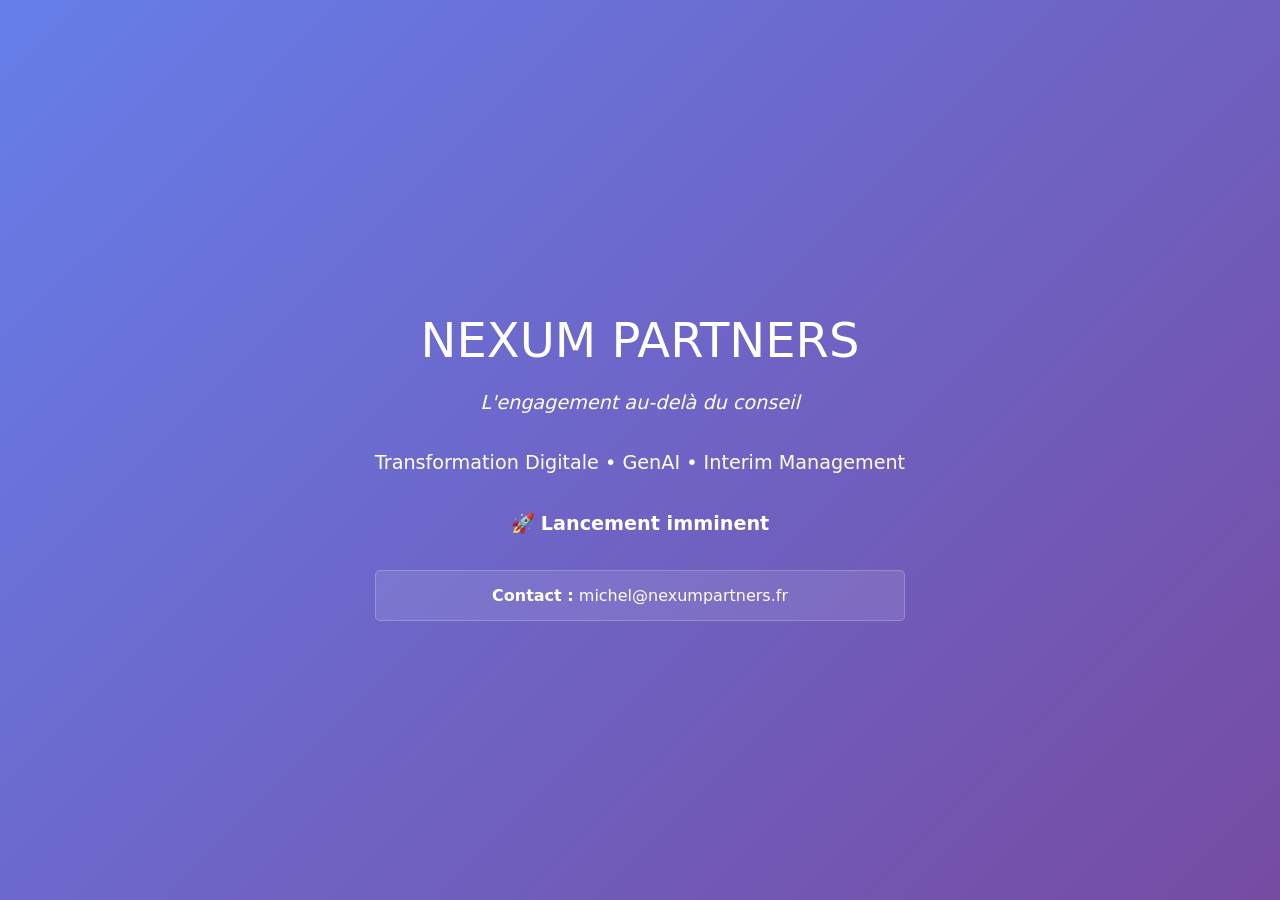
==== index.html @ 2b226cd7 "init" ====
<!DOCTYPE html>
<html>
<head>
    <title>Nexum Partners - Coming Soon</title>
    <meta charset="utf-8">
    <meta name="viewport" content="width=device-width, initial-scale=1">
    <style>
        body { 
            font-family: 'Segoe UI', system-ui, sans-serif;
            background: linear-gradient(135deg, #667eea 0%, #764ba2 100%);
            color: white; margin: 0; padding: 0;
            min-height: 100vh; display: flex;
            align-items: center; justify-content: center;
            text-align: center;
        }
        .container { max-width: 600px; padding: 40px; }
        h1 { font-size: 3em; margin-bottom: 20px; font-weight: 300; }
        p { font-size: 1.2em; line-height: 1.6; margin-bottom: 30px; }
        .email { background: rgba(255,255,255,0.1); padding: 15px;
                border-radius: 5px; border: 1px solid rgba(255,255,255,0.2); }
    </style>
</head>
<body>
    <div class="container">
        <h1>NEXUM PARTNERS</h1>
        <p><em>L'engagement au-delà du conseil</em></p>
        <p>Transformation Digitale • GenAI • Interim Management</p>
        <p>🚀 <strong>Lancement imminent</strong></p>
        <div class="email">
            <strong>Contact :</strong> michel@nexumpartners.fr
        </div>
    </div>
</body>
</html>
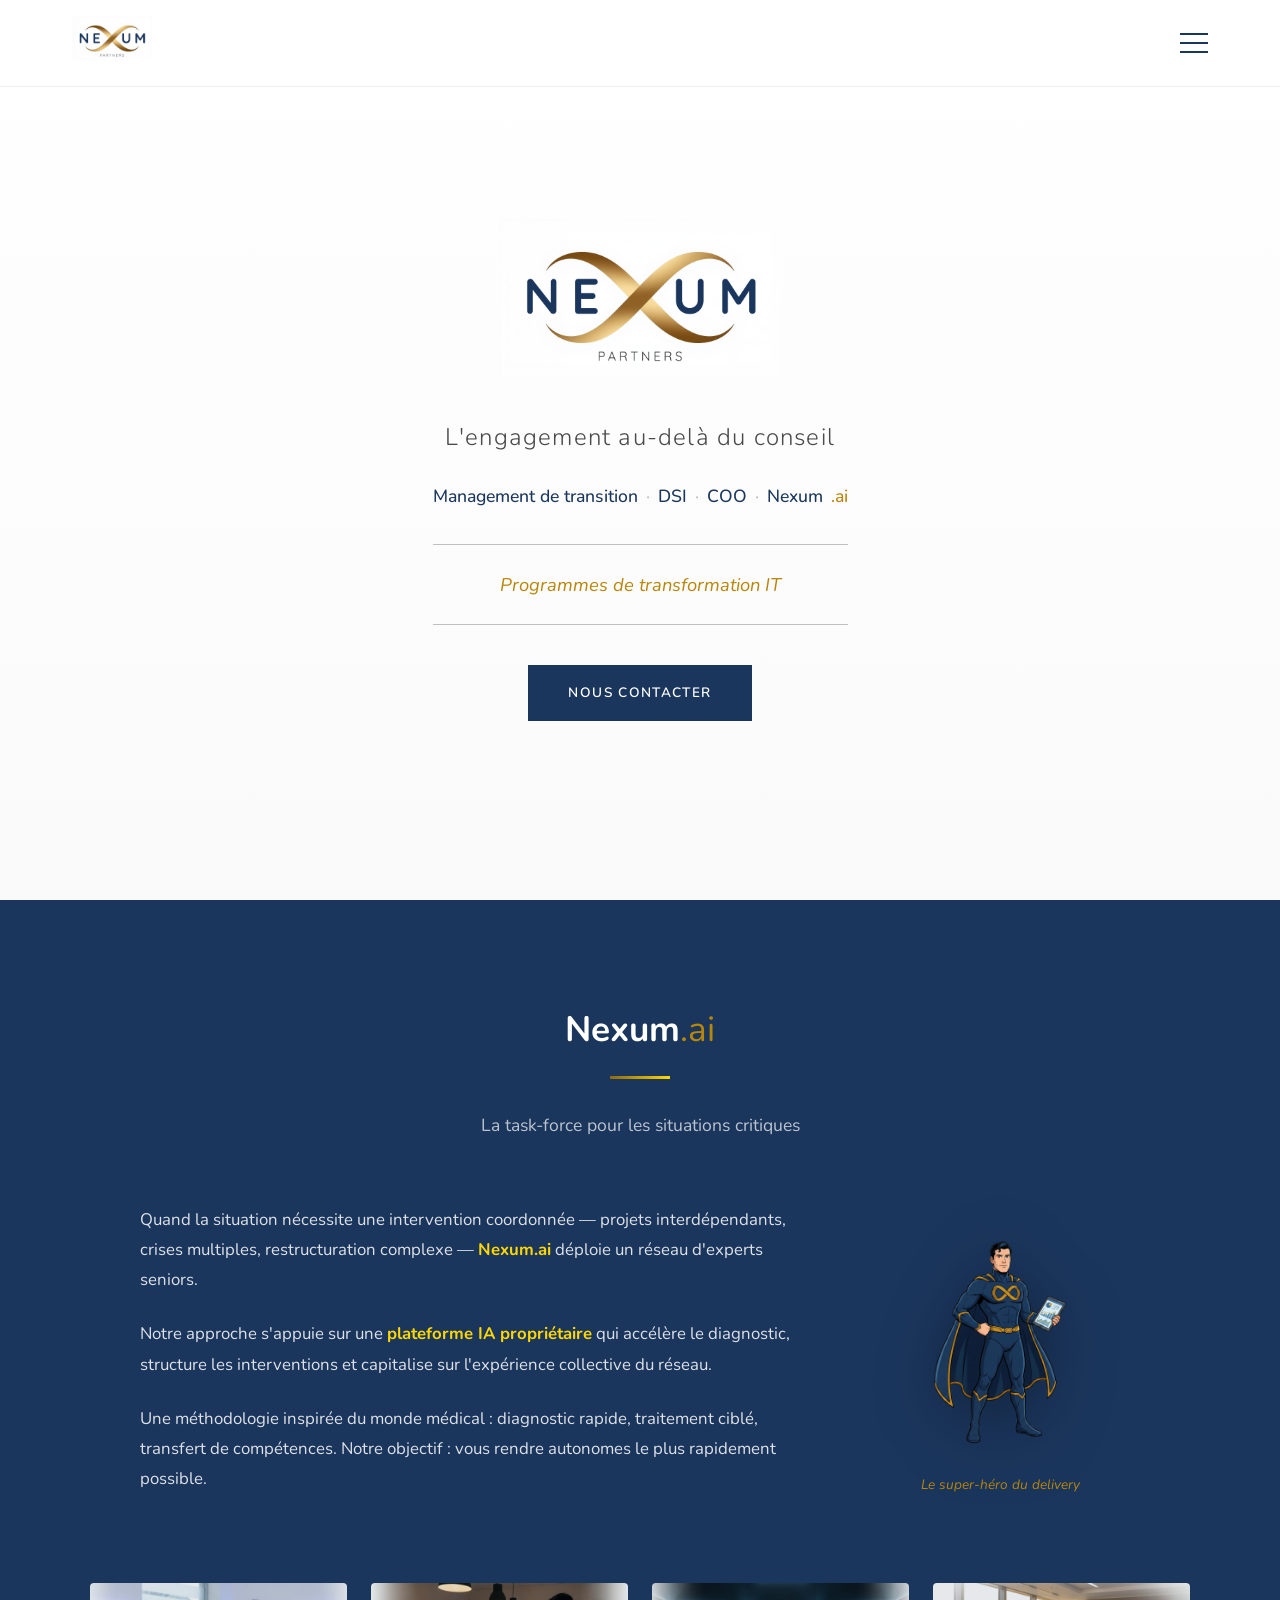
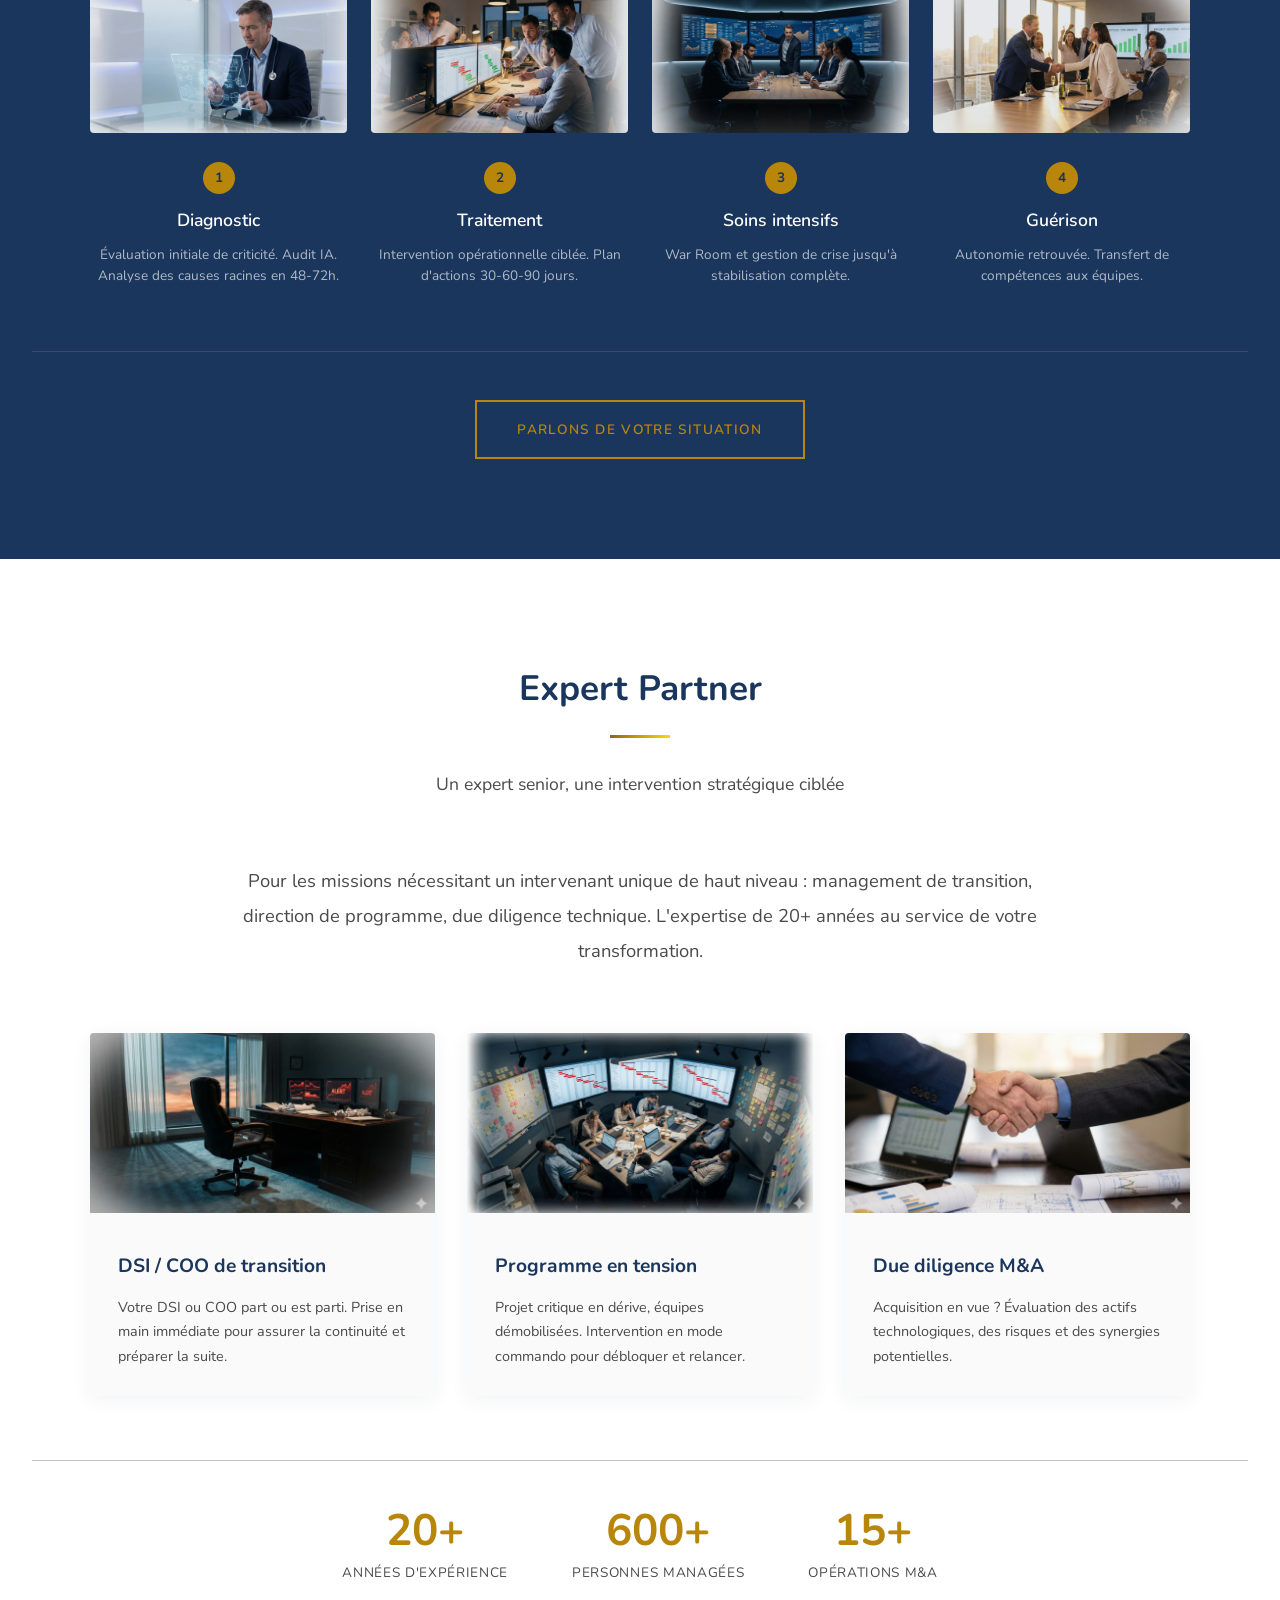
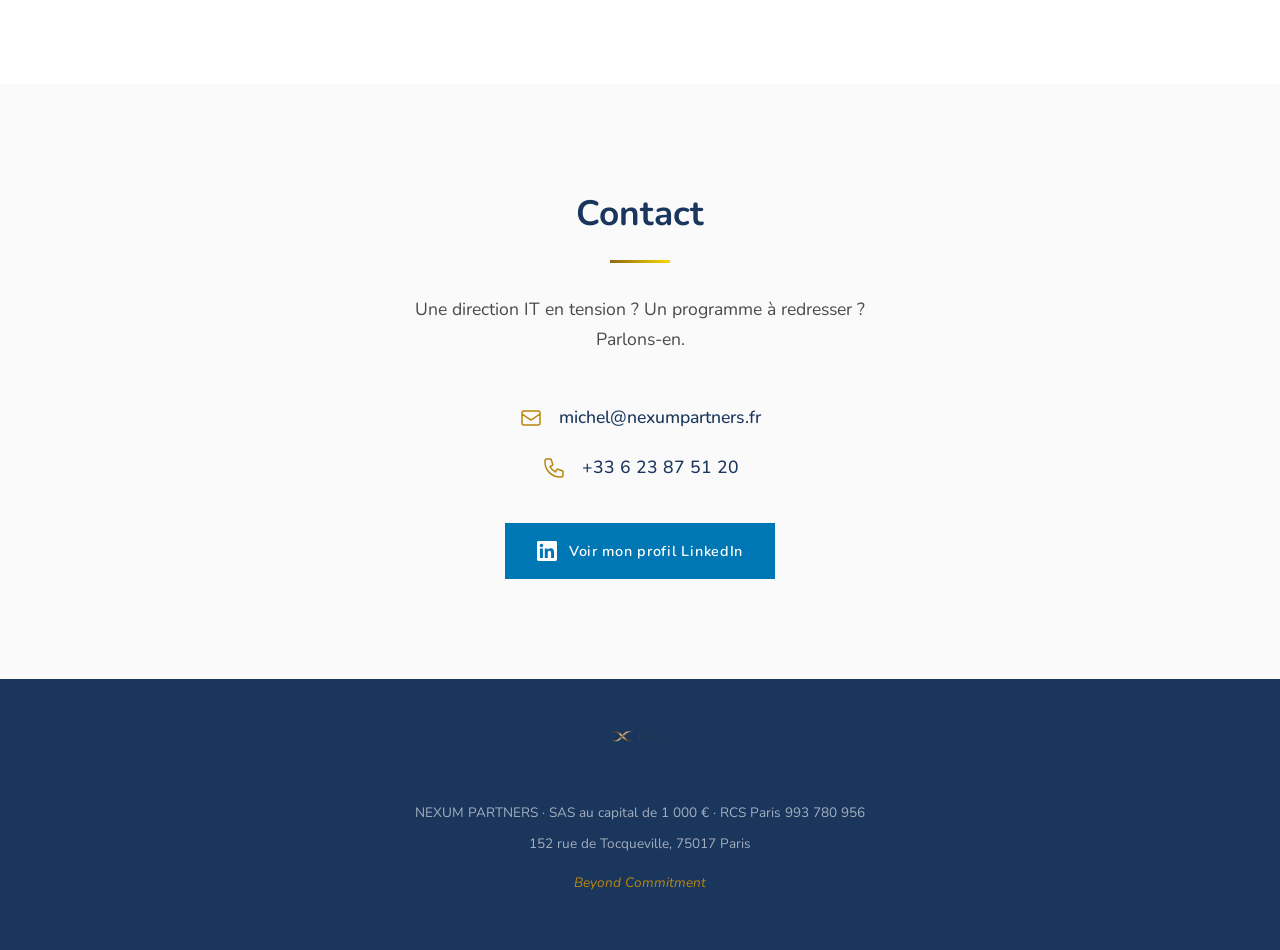
==== commit 112750ca: "Mise à jour V1 du site" ====
--- a/index.html
+++ b/index.html
@@ -1,34 +1,870 @@
 <!DOCTYPE html>
-<html>
+<html lang="fr">
 <head>
-    <title>Nexum Partners - Coming Soon</title>
-    <meta charset="utf-8">
-    <meta name="viewport" content="width=device-width, initial-scale=1">
+    <meta charset="UTF-8">
+    <meta name="viewport" content="width=device-width, initial-scale=1.0">
+    <title>Nexum Partners | L'engagement au-delà du conseil</title>
+    <meta name="description" content="Nexum Partners - Management de transition IT, DSI, COO. Programmes de transformation IT en tension. L'engagement au-delà du conseil.">
+    
+    <!-- Fonts - Conformes à la charte graphique -->
+    <link rel="preconnect" href="https://fonts.googleapis.com">
+    <link rel="preconnect" href="https://fonts.gstatic.com" crossorigin>
+    <link href="https://fonts.googleapis.com/css2?family=Nunito:wght@300;400;500;600;700&display=swap" rel="stylesheet">
+    
     <style>
-        body { 
-            font-family: 'Segoe UI', system-ui, sans-serif;
-            background: linear-gradient(135deg, #667eea 0%, #764ba2 100%);
-            color: white; margin: 0; padding: 0;
-            min-height: 100vh; display: flex;
-            align-items: center; justify-content: center;
-            text-align: center;
-        }
-        .container { max-width: 600px; padding: 40px; }
-        h1 { font-size: 3em; margin-bottom: 20px; font-weight: 300; }
-        p { font-size: 1.2em; line-height: 1.6; margin-bottom: 30px; }
-        .email { background: rgba(255,255,255,0.1); padding: 15px;
-                border-radius: 5px; border: 1px solid rgba(255,255,255,0.2); }
+        :root {
+            /* Couleurs charte graphique */
+            --navy: #1B365D;
+            --navy-light: #2a4a7a;
+            --gold: #B8860B;
+            --gold-light: #FFD700;
+            --gold-dark: #8B6914;
+            --white: #FFFFFF;
+            --off-white: #FAFAFA;
+            --grey-text: #4A4A4A;
+            --grey-subtle: #C0C0C0;
+            
+            /* Typographie charte */
+            --font-main: 'Nunito', Arial, sans-serif;
+        }
+
+        * {
+            margin: 0;
+            padding: 0;
+            box-sizing: border-box;
+        }
+
+        html {
+            scroll-behavior: smooth;
+        }
+
+        body {
+            font-family: var(--font-main);
+            font-weight: 400;
+            color: var(--navy);
+            background: var(--white);
+            line-height: 1.7;
+            font-size: 16px;
+        }
+
+        /* ===== HEADER ===== */
+        header {
+            position: fixed;
+            top: 0;
+            left: 0;
+            right: 0;
+            z-index: 1000;
+            background: rgba(255, 255, 255, 0.97);
+            backdrop-filter: blur(10px);
+            border-bottom: 1px solid rgba(27, 54, 93, 0.08);
+        }
+
+        .header-inner {
+            max-width: 1200px;
+            margin: 0 auto;
+            padding: 1rem 2rem;
+            display: flex;
+            justify-content: space-between;
+            align-items: center;
+        }
+
+        .logo {
+            height: 45px;
+            width: auto;
+        }
+
+        /* Menu Burger */
+        .burger-menu {
+            position: relative;
+        }
+
+        .burger-btn {
+            display: flex;
+            flex-direction: column;
+            justify-content: space-between;
+            width: 28px;
+            height: 20px;
+            background: none;
+            border: none;
+            cursor: pointer;
+            padding: 0;
+        }
+
+        .burger-btn span {
+            display: block;
+            width: 100%;
+            height: 2px;
+            background: var(--navy);
+            transition: all 0.3s ease;
+        }
+
+        .burger-btn:hover span {
+            background: var(--gold);
+        }
+
+        .burger-btn.active span:nth-child(1) {
+            transform: rotate(45deg) translate(6px, 6px);
+        }
+
+        .burger-btn.active span:nth-child(2) {
+            opacity: 0;
+        }
+
+        .burger-btn.active span:nth-child(3) {
+            transform: rotate(-45deg) translate(6px, -6px);
+        }
+
+        .nav-dropdown {
+            position: absolute;
+            top: calc(100% + 15px);
+            right: 0;
+            background: var(--white);
+            border-radius: 4px;
+            box-shadow: 0 10px 40px rgba(27, 54, 93, 0.15);
+            min-width: 220px;
+            opacity: 0;
+            visibility: hidden;
+            transform: translateY(-10px);
+            transition: all 0.3s ease;
+        }
+
+        .nav-dropdown.active {
+            opacity: 1;
+            visibility: visible;
+            transform: translateY(0);
+        }
+
+        .nav-dropdown a {
+            display: block;
+            padding: 1rem 1.5rem;
+            text-decoration: none;
+            color: var(--navy);
+            font-size: 0.9rem;
+            font-weight: 500;
+            letter-spacing: 0.02em;
+            border-bottom: 1px solid rgba(27, 54, 93, 0.08);
+            transition: all 0.2s ease;
+        }
+
+        .nav-dropdown a:last-child {
+            border-bottom: none;
+        }
+
+        .nav-dropdown a:hover {
+            background: var(--off-white);
+            color: var(--gold);
+            padding-left: 2rem;
+        }
+
+        /* ===== HERO ===== */
+        .hero {
+            min-height: 100vh;
+            display: flex;
+            align-items: center;
+            justify-content: center;
+            padding: 120px 2rem 80px;
+            background: linear-gradient(180deg, var(--white) 0%, var(--off-white) 100%);
+            text-align: center;
+        }
+
+        .hero-content {
+            max-width: 800px;
+        }
+
+        .hero-logo {
+            width: 280px;
+            height: auto;
+            margin-bottom: 2rem;
+        }
+
+        .hero-tagline {
+            font-size: 1.5rem;
+            font-weight: 300;
+            color: var(--grey-text);
+            margin-bottom: 1.5rem;
+            letter-spacing: 0.05em;
+        }
+
+        .hero-services {
+            display: flex;
+            flex-wrap: wrap;
+            justify-content: center;
+            align-items: center;
+            gap: 0.5rem;
+            margin-bottom: 2rem;
+            font-size: 1.1rem;
+            font-weight: 500;
+            color: var(--navy);
+        }
+
+        .hero-services .separator {
+            color: var(--grey-subtle);
+        }
+
+        .hero-services .ai-highlight {
+            color: var(--gold);
+        }
+
+        .hero-baseline {
+            font-size: 1.15rem;
+            font-style: italic;
+            color: var(--gold);
+            padding: 1.5rem 0;
+            border-top: 1px solid var(--grey-subtle);
+            border-bottom: 1px solid var(--grey-subtle);
+            margin-bottom: 2.5rem;
+        }
+
+        .btn-primary {
+            display: inline-block;
+            padding: 1rem 2.5rem;
+            background: var(--navy);
+            color: var(--white);
+            text-decoration: none;
+            font-size: 0.85rem;
+            font-weight: 600;
+            letter-spacing: 0.1em;
+            text-transform: uppercase;
+            transition: all 0.3s ease;
+        }
+
+        .btn-primary:hover {
+            background: var(--gold);
+            color: var(--navy);
+        }
+
+        /* ===== SECTIONS COMMON ===== */
+        section {
+            padding: 100px 2rem;
+        }
+
+        .section-title {
+            font-size: 2.2rem;
+            font-weight: 700;
+            text-align: center;
+            margin-bottom: 1rem;
+            color: var(--navy);
+        }
+
+        .section-title .ai {
+            color: var(--gold);
+            font-weight: 400;
+        }
+
+        .section-subtitle {
+            text-align: center;
+            color: var(--grey-text);
+            font-size: 1.1rem;
+            margin-bottom: 4rem;
+            max-width: 600px;
+            margin-left: auto;
+            margin-right: auto;
+        }
+
+        .gold-line {
+            width: 60px;
+            height: 3px;
+            background: linear-gradient(90deg, var(--gold-dark), var(--gold-light));
+            margin: 0 auto 2rem;
+        }
+
+        /* ===== NEXUM.AI (EN PREMIER) ===== */
+        #nexum-ai {
+            background: var(--navy);
+            color: var(--white);
+        }
+
+        #nexum-ai .section-title {
+            color: var(--white);
+        }
+
+        #nexum-ai .section-subtitle {
+            color: rgba(255, 255, 255, 0.7);
+        }
+
+        .nexum-ai-intro {
+            display: grid;
+            grid-template-columns: 1fr 280px;
+            gap: 4rem;
+            max-width: 1000px;
+            margin: 0 auto 4rem;
+            align-items: center;
+        }
+
+        .nexum-ai-text {
+            color: rgba(255, 255, 255, 0.85);
+            font-size: 1.05rem;
+            line-height: 1.8;
+        }
+
+        .nexum-ai-text p {
+            margin-bottom: 1.5rem;
+        }
+
+        .nexum-ai-text strong {
+            color: var(--gold-light);
+        }
+
+        .nexum-ai-avatar {
+            text-align: center;
+        }
+
+        .nexum-ai-avatar img {
+            max-width: 220px;
+            height: auto;
+            filter: drop-shadow(0 10px 30px rgba(0, 0, 0, 0.3));
+        }
+
+        .nexum-ai-avatar p {
+            margin-top: 1rem;
+            font-size: 0.85rem;
+            color: var(--gold);
+            font-style: italic;
+        }
+
+        .parcours-grid {
+            display: grid;
+            grid-template-columns: repeat(4, 1fr);
+            gap: 1.5rem;
+            max-width: 1100px;
+            margin: 0 auto;
+        }
+
+        .parcours-step {
+            text-align: center;
+            position: relative;
+        }
+
+        .parcours-step .step-image {
+            width: 100%;
+            height: 150px;
+            object-fit: cover;
+            border-radius: 4px;
+            margin-bottom: 1.25rem;
+            opacity: 0.9;
+            transition: opacity 0.3s ease;
+        }
+
+        .parcours-step:hover .step-image {
+            opacity: 1;
+        }
+
+        .step-number {
+            display: inline-block;
+            width: 32px;
+            height: 32px;
+            line-height: 32px;
+            background: var(--gold);
+            color: var(--navy);
+            font-size: 0.85rem;
+            font-weight: 700;
+            border-radius: 50%;
+            margin-bottom: 0.75rem;
+        }
+
+        .parcours-step h3 {
+            font-size: 1.1rem;
+            font-weight: 600;
+            margin-bottom: 0.5rem;
+            color: var(--white);
+        }
+
+        .parcours-step p {
+            font-size: 0.85rem;
+            color: rgba(255, 255, 255, 0.65);
+            line-height: 1.6;
+        }
+
+        .nexum-cta {
+            text-align: center;
+            margin-top: 4rem;
+            padding-top: 3rem;
+            border-top: 1px solid rgba(255, 255, 255, 0.1);
+        }
+
+        .nexum-cta p {
+            font-size: 1.2rem;
+            font-style: italic;
+            color: rgba(255, 255, 255, 0.85);
+            margin-bottom: 2rem;
+        }
+
+        .btn-secondary {
+            display: inline-block;
+            padding: 1rem 2.5rem;
+            background: transparent;
+            color: var(--gold);
+            text-decoration: none;
+            font-size: 0.85rem;
+            font-weight: 600;
+            letter-spacing: 0.1em;
+            text-transform: uppercase;
+            border: 2px solid var(--gold);
+            transition: all 0.3s ease;
+        }
+
+        .btn-secondary:hover {
+            background: var(--gold);
+            color: var(--navy);
+        }
+
+        /* ===== EXPERT PARTNER ===== */
+        #expert-partner {
+            background: var(--white);
+        }
+
+        .expert-intro {
+            max-width: 800px;
+            margin: 0 auto 4rem;
+            text-align: center;
+        }
+
+        .expert-intro p {
+            font-size: 1.15rem;
+            line-height: 1.9;
+            color: var(--grey-text);
+        }
+
+        .missions-grid {
+            display: grid;
+            grid-template-columns: repeat(3, 1fr);
+            gap: 2rem;
+            max-width: 1100px;
+            margin: 0 auto;
+        }
+
+        .mission-card {
+            background: var(--off-white);
+            border-radius: 4px;
+            overflow: hidden;
+            box-shadow: 0 4px 20px rgba(27, 54, 93, 0.06);
+            transition: transform 0.3s ease, box-shadow 0.3s ease;
+        }
+
+        .mission-card:hover {
+            transform: translateY(-5px);
+            box-shadow: 0 12px 40px rgba(27, 54, 93, 0.1);
+        }
+
+        .mission-card .card-image {
+            width: 100%;
+            height: 180px;
+            object-fit: cover;
+        }
+
+        .mission-card-content {
+            padding: 1.75rem;
+        }
+
+        .mission-card h3 {
+            font-size: 1.2rem;
+            font-weight: 700;
+            margin-bottom: 0.75rem;
+            color: var(--navy);
+        }
+
+        .mission-card p {
+            font-size: 0.9rem;
+            color: var(--grey-text);
+            line-height: 1.7;
+        }
+
+        .chiffres-cles {
+            display: flex;
+            justify-content: center;
+            gap: 4rem;
+            margin-top: 4rem;
+            padding-top: 3rem;
+            border-top: 1px solid var(--grey-subtle);
+        }
+
+        .chiffre {
+            text-align: center;
+        }
+
+        .chiffre-number {
+            font-size: 2.75rem;
+            font-weight: 700;
+            color: var(--gold);
+            line-height: 1;
+        }
+
+        .chiffre-label {
+            font-size: 0.85rem;
+            color: var(--grey-text);
+            margin-top: 0.5rem;
+            text-transform: uppercase;
+            letter-spacing: 0.05em;
+        }
+
+        /* ===== CONTACT ===== */
+        #contact {
+            background: var(--off-white);
+        }
+
+        .contact-content {
+            max-width: 600px;
+            margin: 0 auto;
+            text-align: center;
+        }
+
+        .contact-content > p {
+            font-size: 1.1rem;
+            color: var(--grey-text);
+            margin-bottom: 3rem;
+        }
+
+        .contact-info {
+            display: flex;
+            flex-direction: column;
+            gap: 1.25rem;
+            margin-bottom: 2.5rem;
+        }
+
+        .contact-item {
+            display: flex;
+            align-items: center;
+            justify-content: center;
+            gap: 1rem;
+        }
+
+        .contact-item a {
+            color: var(--navy);
+            text-decoration: none;
+            font-size: 1.1rem;
+            font-weight: 500;
+            transition: color 0.3s ease;
+        }
+
+        .contact-item a:hover {
+            color: var(--gold);
+        }
+
+        .contact-icon {
+            width: 24px;
+            height: 24px;
+            color: var(--gold);
+        }
+
+        .linkedin-btn {
+            display: inline-flex;
+            align-items: center;
+            gap: 0.75rem;
+            padding: 1rem 2rem;
+            background: #0077B5;
+            color: var(--white);
+            text-decoration: none;
+            font-size: 0.9rem;
+            font-weight: 600;
+            letter-spacing: 0.05em;
+            transition: background 0.3s ease;
+        }
+
+        .linkedin-btn:hover {
+            background: #005885;
+        }
+
+        /* ===== FOOTER ===== */
+        footer {
+            background: var(--navy);
+            color: rgba(255, 255, 255, 0.6);
+            padding: 3rem 2rem;
+            text-align: center;
+        }
+
+        .footer-logo {
+            height: 40px;
+            margin-bottom: 1.5rem;
+            opacity: 0.9;
+        }
+
+        footer p {
+            font-size: 0.85rem;
+            margin-bottom: 0.5rem;
+        }
+
+        .footer-baseline {
+            font-style: italic;
+            color: var(--gold);
+            margin-top: 1rem;
+        }
+
+        /* ===== RESPONSIVE ===== */
+        @media (max-width: 1024px) {
+            .nexum-ai-intro {
+                grid-template-columns: 1fr;
+                text-align: center;
+            }
+
+            .nexum-ai-avatar {
+                order: -1;
+            }
+
+            .nexum-ai-avatar img {
+                max-width: 180px;
+            }
+
+            .missions-grid {
+                grid-template-columns: 1fr;
+                max-width: 500px;
+            }
+
+            .parcours-grid {
+                grid-template-columns: repeat(2, 1fr);
+            }
+
+            .chiffres-cles {
+                flex-wrap: wrap;
+                gap: 2rem;
+            }
+        }
+
+        @media (max-width: 768px) {
+            .header-inner {
+                padding: 0.75rem 1.5rem;
+            }
+
+            .logo {
+                height: 35px;
+            }
+
+            .hero {
+                padding: 100px 1.5rem 60px;
+            }
+
+            .hero-logo {
+                width: 200px;
+            }
+
+            .hero-tagline {
+                font-size: 1.2rem;
+            }
+
+            section {
+                padding: 60px 1.5rem;
+            }
+
+            .section-title {
+                font-size: 1.75rem;
+            }
+
+            .parcours-grid {
+                grid-template-columns: 1fr;
+                max-width: 300px;
+            }
+
+            .chiffres-cles {
+                gap: 1.5rem;
+            }
+
+            .chiffre-number {
+                font-size: 2rem;
+            }
+        }
     </style>
 </head>
 <body>
-    <div class="container">
-        <h1>NEXUM PARTNERS</h1>
-        <p><em>L'engagement au-delà du conseil</em></p>
-        <p>Transformation Digitale • GenAI • Interim Management</p>
-        <p>🚀 <strong>Lancement imminent</strong></p>
-        <div class="email">
-            <strong>Contact :</strong> michel@nexumpartners.fr
+
+    <!-- HEADER -->
+    <header>
+        <div class="header-inner">
+            <a href="#hero">
+                <img src="images/logo-principal.png" alt="Nexum Partners" class="logo">
+            </a>
+            <div class="burger-menu">
+                <button class="burger-btn" id="burgerBtn" aria-label="Menu">
+                    <span></span>
+                    <span></span>
+                    <span></span>
+                </button>
+                <nav class="nav-dropdown" id="navDropdown">
+                    <a href="#nexum-ai">Nexum<span style="text-transform: lowercase">.ai</span></a>
+                    <a href="#expert-partner">Expert Partner</a>
+                    <a href="#contact">Contact</a>
+                </nav>
+            </div>
         </div>
-    </div>
+    </header>
+
+    <!-- HERO -->
+    <section class="hero" id="hero">
+        <div class="hero-content">
+            <img src="images/logo-principal.png" alt="Nexum Partners" class="hero-logo">
+            <p class="hero-tagline">L'engagement au-delà du conseil</p>
+            <div class="hero-services">
+                Management de transition <span class="separator">·</span> DSI <span class="separator">·</span> COO <span class="separator">·</span> Nexum<span class="ai-highlight">.ai</span>
+            </div>
+            <p class="hero-baseline">Programmes de transformation IT</p>
+            <a href="#contact" class="btn-primary">Nous contacter</a>
+        </div>
+    </section>
+
+    <!-- NEXUM.AI (EN PREMIER) -->
+    <section id="nexum-ai">
+        <h2 class="section-title">Nexum<span class="ai">.ai</span></h2>
+        <div class="gold-line"></div>
+        <p class="section-subtitle">La task-force pour les situations critiques</p>
+
+        <div class="nexum-ai-intro">
+            <div class="nexum-ai-text">
+                <p>Quand la situation nécessite une intervention coordonnée — projets interdépendants, crises multiples, restructuration complexe — <strong>Nexum.ai</strong> déploie un réseau d'experts seniors.</p>
+                <p>Notre approche s'appuie sur une <strong>plateforme IA propriétaire</strong> qui accélère le diagnostic, structure les interventions et capitalise sur l'expérience collective du réseau.</p>
+                <p>Une méthodologie inspirée du monde médical : diagnostic rapide, traitement ciblé, transfert de compétences. Notre objectif : vous rendre autonomes le plus rapidement possible.</p>
+            </div>
+            <div class="nexum-ai-avatar">
+                <img src="images/avatar-nexum.png" alt="Nexum.ai - Super-héros du delivery">
+                <p>Le super-héro du delivery</p>
+            </div>
+        </div>
+
+        <div class="parcours-grid">
+            <div class="parcours-step">
+                <img src="images/nexumai-diagnostic.png" alt="Diagnostic" class="step-image">
+                <div class="step-number">1</div>
+                <h3>Diagnostic</h3>
+                <p>Évaluation initiale de criticité. Audit IA. Analyse des causes racines en 48-72h.</p>
+            </div>
+            <div class="parcours-step">
+                <img src="images/nexumai-traitement.png" alt="Traitement" class="step-image">
+                <div class="step-number">2</div>
+                <h3>Traitement</h3>
+                <p>Intervention opérationnelle ciblée. Plan d'actions 30-60-90 jours.</p>
+            </div>
+            <div class="parcours-step">
+                <img src="images/nexumai-war-room.png" alt="Soins intensifs" class="step-image">
+                <div class="step-number">3</div>
+                <h3>Soins intensifs</h3>
+                <p>War Room et gestion de crise jusqu'à stabilisation complète.</p>
+            </div>
+            <div class="parcours-step">
+                <img src="images/nexumai-guerison.png" alt="Guérison" class="step-image">
+                <div class="step-number">4</div>
+                <h3>Guérison</h3>
+                <p>Autonomie retrouvée. Transfert de compétences aux équipes.</p>
+            </div>
+        </div>
+
+        <div class="nexum-cta">
+            <a href="#contact" class="btn-secondary">Parlons de votre situation</a>
+        </div>
+    </section>
+
+    <!-- EXPERT PARTNER -->
+    <section id="expert-partner">
+        <h2 class="section-title">Expert Partner</h2>
+        <div class="gold-line"></div>
+        <p class="section-subtitle">Un expert senior, une intervention stratégique ciblée</p>
+
+        <div class="expert-intro">
+            <p>Pour les missions nécessitant un intervenant unique de haut niveau : management de transition, direction de programme, due diligence technique. L'expertise de 20+ années au service de votre transformation.</p>
+        </div>
+
+        <div class="missions-grid">
+            <div class="mission-card">
+                <img src="images/mission-dsi-urgente.png" alt="DSI / COO de transition" class="card-image">
+                <div class="mission-card-content">
+                    <h3>DSI / COO de transition</h3>
+                    <p>Votre DSI ou COO part ou est parti. Prise en main immédiate pour assurer la continuité et préparer la suite.</p>
+                </div>
+            </div>
+            <div class="mission-card">
+                <img src="images/mission-transfo-bloquee.png" alt="Programme en tension" class="card-image">
+                <div class="mission-card-content">
+                    <h3>Programme en tension</h3>
+                    <p>Projet critique en dérive, équipes démobilisées. Intervention en mode commando pour débloquer et relancer.</p>
+                </div>
+            </div>
+            <div class="mission-card">
+                <img src="images/mission-due-diligence.png" alt="Due diligence M&A" class="card-image">
+                <div class="mission-card-content">
+                    <h3>Due diligence M&A</h3>
+                    <p>Acquisition en vue ? Évaluation des actifs technologiques, des risques et des synergies potentielles.</p>
+                </div>
+            </div>
+        </div>
+
+        <div class="chiffres-cles">
+            <div class="chiffre">
+                <div class="chiffre-number">20+</div>
+                <div class="chiffre-label">Années d'expérience</div>
+            </div>
+            <div class="chiffre">
+                <div class="chiffre-number">600+</div>
+                <div class="chiffre-label">Personnes managées</div>
+            </div>
+            <div class="chiffre">
+                <div class="chiffre-number">15+</div>
+                <div class="chiffre-label">Opérations M&A</div>
+            </div>
+        </div>
+    </section>
+
+    <!-- CONTACT -->
+    <section id="contact">
+        <h2 class="section-title">Contact</h2>
+        <div class="gold-line"></div>
+
+        <div class="contact-content">
+            <p>Une direction IT en tension ? Un programme à redresser ?<br>Parlons-en.</p>
+
+            <div class="contact-info">
+                <div class="contact-item">
+                    <svg class="contact-icon" fill="none" stroke="currentColor" viewBox="0 0 24 24">
+                        <path stroke-linecap="round" stroke-linejoin="round" stroke-width="1.5" d="M3 8l7.89 5.26a2 2 0 002.22 0L21 8M5 19h14a2 2 0 002-2V7a2 2 0 00-2-2H5a2 2 0 00-2 2v10a2 2 0 002 2z"/>
+                    </svg>
+                    <a href="mailto:michel@nexumpartners.fr">michel@nexumpartners.fr</a>
+                </div>
+                <div class="contact-item">
+                    <svg class="contact-icon" fill="none" stroke="currentColor" viewBox="0 0 24 24">
+                        <path stroke-linecap="round" stroke-linejoin="round" stroke-width="1.5" d="M3 5a2 2 0 012-2h3.28a1 1 0 01.948.684l1.498 4.493a1 1 0 01-.502 1.21l-2.257 1.13a11.042 11.042 0 005.516 5.516l1.13-2.257a1 1 0 011.21-.502l4.493 1.498a1 1 0 01.684.949V19a2 2 0 01-2 2h-1C9.716 21 3 14.284 3 6V5z"/>
+                    </svg>
+                    <a href="tel:+33623875120">+33 6 23 87 51 20</a>
+                </div>
+            </div>
+
+            <a href="https://linkedin.com/in/mcordier" target="_blank" rel="noopener" class="linkedin-btn">
+                <svg width="20" height="20" fill="currentColor" viewBox="0 0 24 24">
+                    <path d="M20.447 20.452h-3.554v-5.569c0-1.328-.027-3.037-1.852-3.037-1.853 0-2.136 1.445-2.136 2.939v5.667H9.351V9h3.414v1.561h.046c.477-.9 1.637-1.85 3.37-1.85 3.601 0 4.267 2.37 4.267 5.455v6.286zM5.337 7.433c-1.144 0-2.063-.926-2.063-2.065 0-1.138.92-2.063 2.063-2.063 1.14 0 2.064.925 2.064 2.063 0 1.139-.925 2.065-2.064 2.065zm1.782 13.019H3.555V9h3.564v11.452zM22.225 0H1.771C.792 0 0 .774 0 1.729v20.542C0 23.227.792 24 1.771 24h20.451C23.2 24 24 23.227 24 22.271V1.729C24 .774 23.2 0 22.222 0h.003z"/>
+                </svg>
+                Voir mon profil LinkedIn
+            </a>
+        </div>
+    </section>
+
+    <!-- FOOTER -->
+    <footer>
+        <img src="images/logo-horizontal.png" alt="Nexum Partners" class="footer-logo">
+        <p>NEXUM PARTNERS · SAS au capital de 1 000 € · RCS Paris 993 780 956</p>
+        <p>152 rue de Tocqueville, 75017 Paris</p>
+        <p class="footer-baseline">Beyond Commitment</p>
+    </footer>
+
+    <!-- JavaScript pour le menu burger -->
+    <script>
+        const burgerBtn = document.getElementById('burgerBtn');
+        const navDropdown = document.getElementById('navDropdown');
+
+        burgerBtn.addEventListener('click', function() {
+            this.classList.toggle('active');
+            navDropdown.classList.toggle('active');
+        });
+
+        // Fermer le menu quand on clique sur un lien
+        navDropdown.querySelectorAll('a').forEach(link => {
+            link.addEventListener('click', () => {
+                burgerBtn.classList.remove('active');
+                navDropdown.classList.remove('active');
+            });
+        });
+
+        // Fermer le menu quand on clique ailleurs
+        document.addEventListener('click', function(e) {
+            if (!burgerBtn.contains(e.target) && !navDropdown.contains(e.target)) {
+                burgerBtn.classList.remove('active');
+                navDropdown.classList.remove('active');
+            }
+        });
+    </script>
+
 </body>
-</html>+</html>
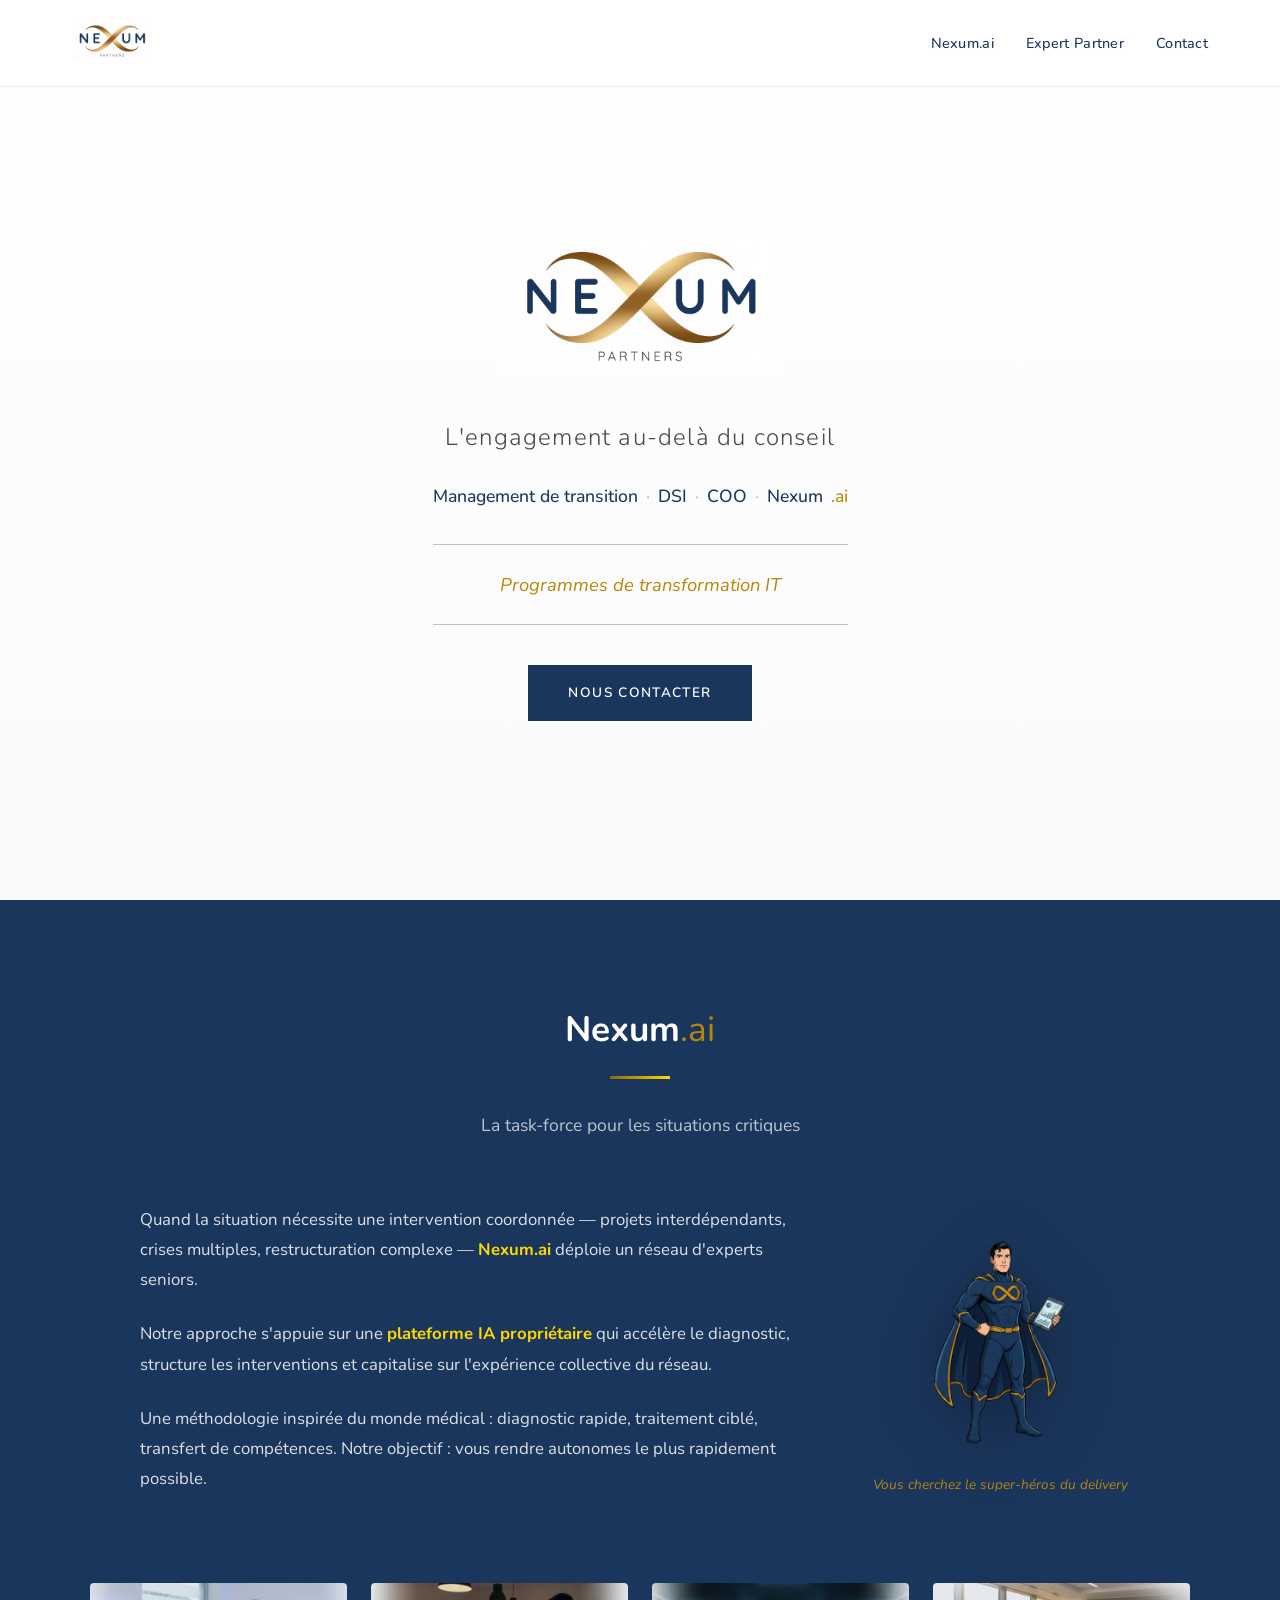
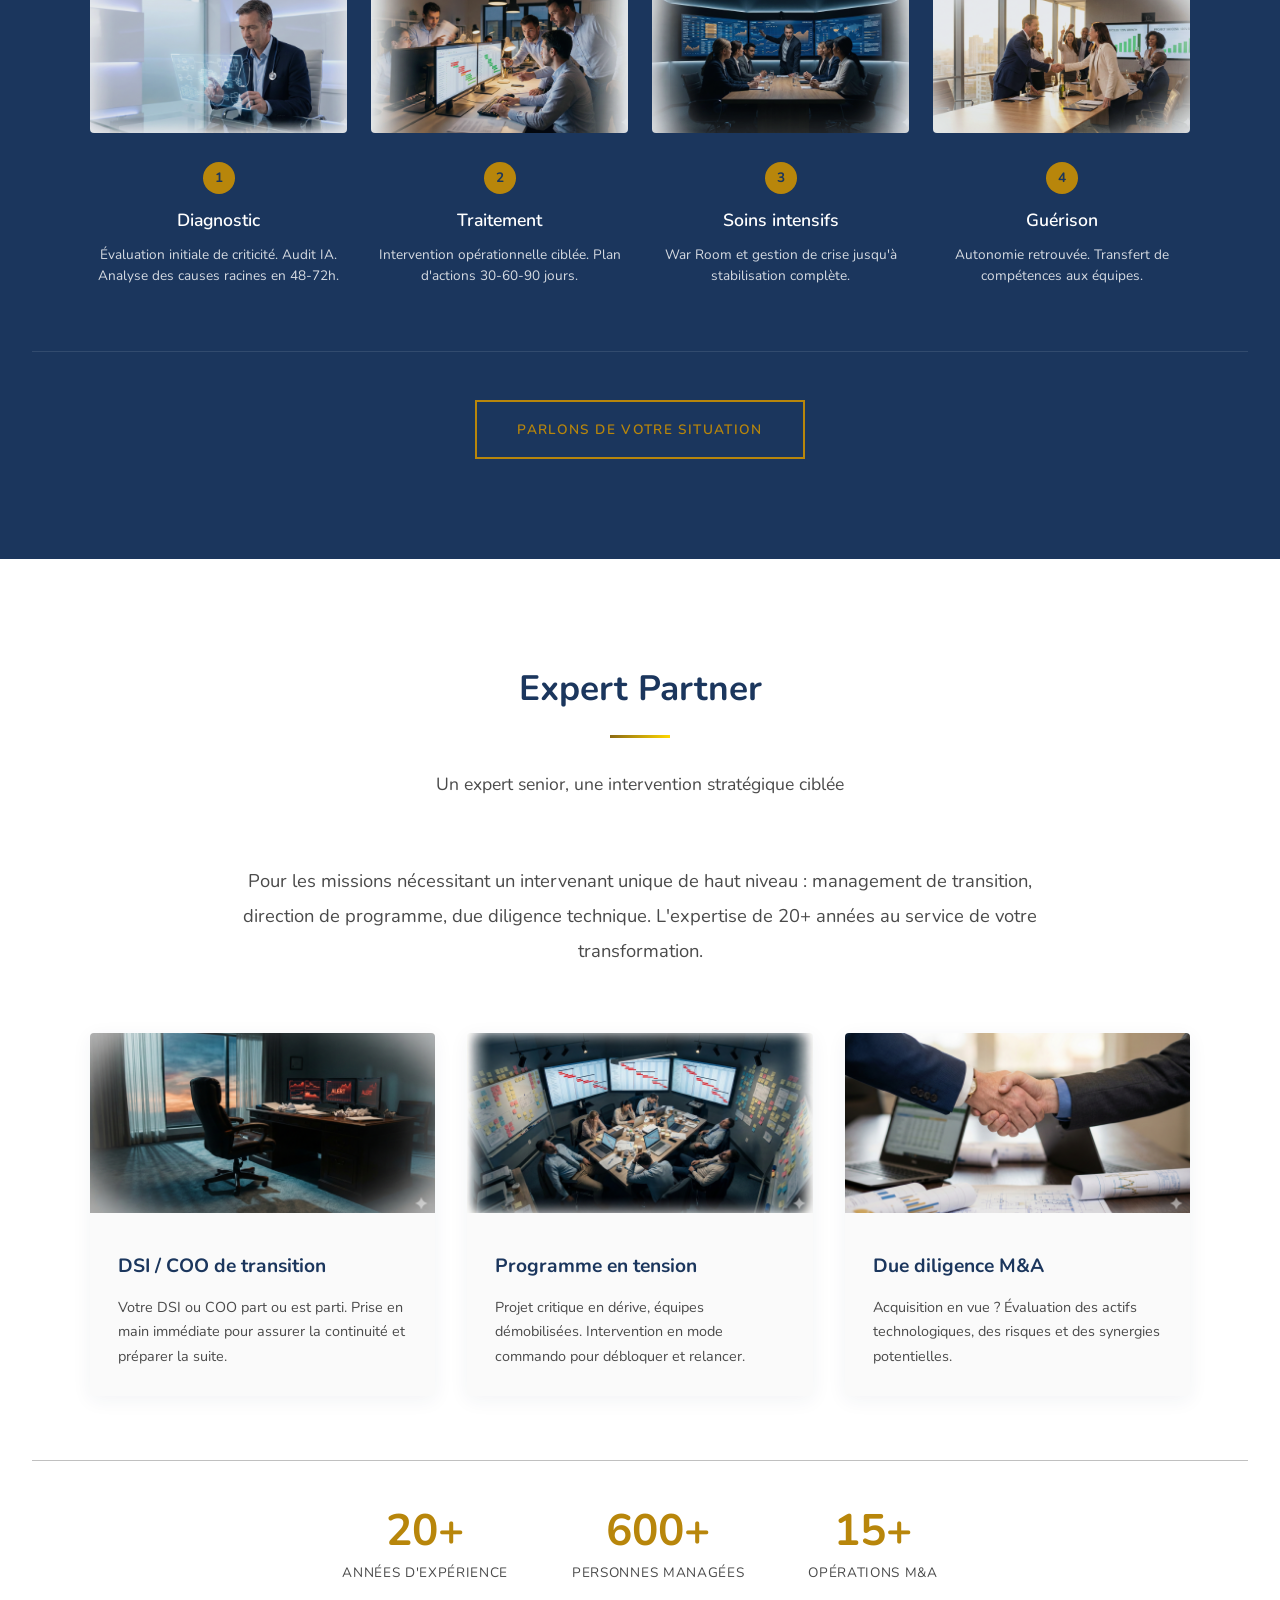
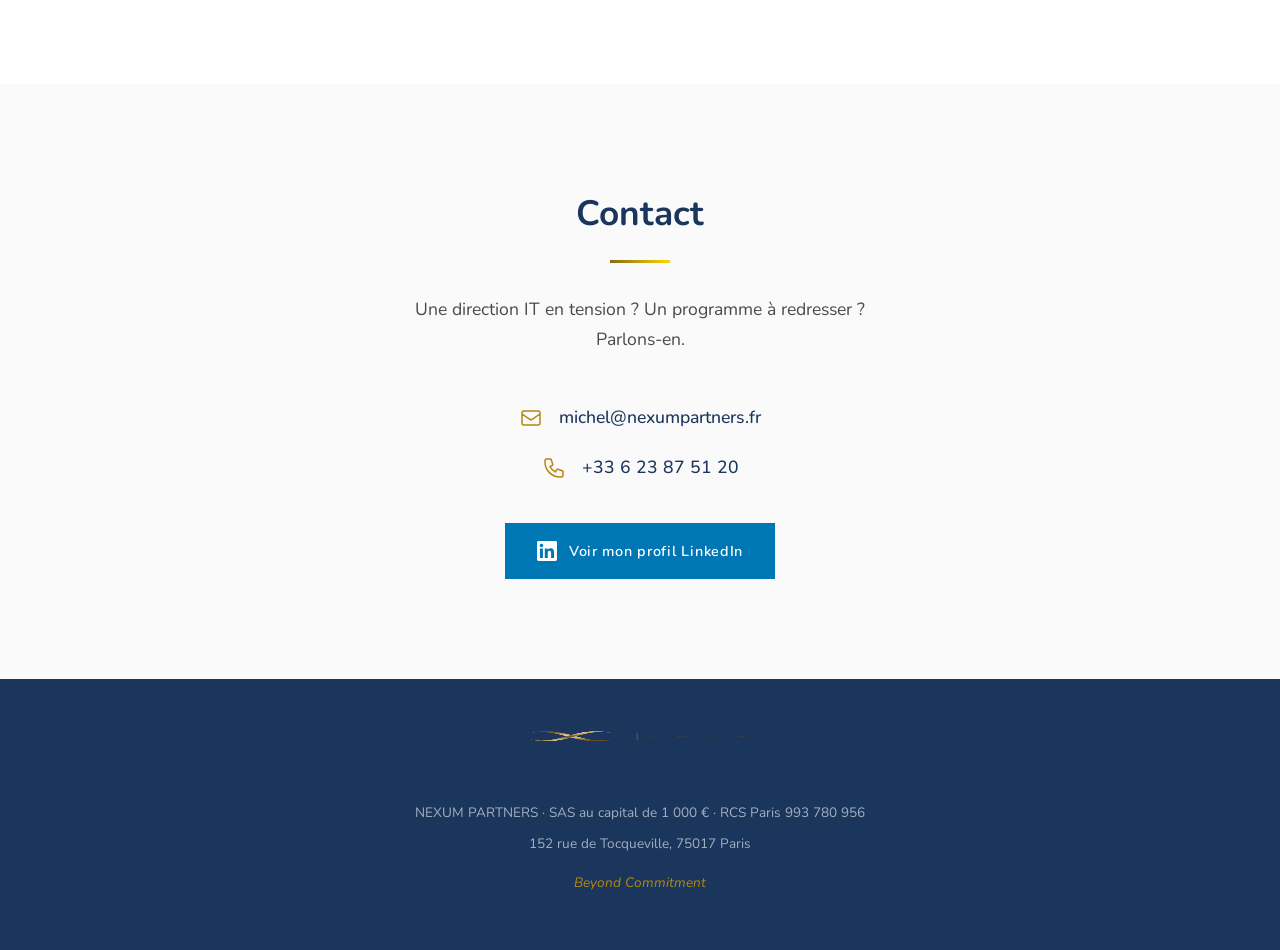
==== commit 9035c46a: "obfuscation et suppression du burger menu" ====
--- a/index.html
+++ b/index.html
@@ -5,7 +5,17 @@
     <meta name="viewport" content="width=device-width, initial-scale=1.0">
     <title>Nexum Partners | L'engagement au-delà du conseil</title>
     <meta name="description" content="Nexum Partners - Management de transition IT, DSI, COO. Programmes de transformation IT en tension. L'engagement au-delà du conseil.">
-    
+
+    <!-- Favicon -->
+    <link rel="icon" type="image/png" href="images/favicon.png">
+
+    <!-- Open Graph -->
+    <meta property="og:title" content="Nexum Partners | L'engagement au-delà du conseil">
+    <meta property="og:description" content="Management de transition DSI/COO. Transformation IT. L'engagement au-delà du conseil.">
+    <meta property="og:image" content="https://nexumpartners.fr/images/og-image.png">
+    <meta property="og:url" content="https://nexumpartners.fr">
+    <meta property="og:type" content="website">
+
     <!-- Fonts - Conformes à la charte graphique -->
     <link rel="preconnect" href="https://fonts.googleapis.com">
     <link rel="preconnect" href="https://fonts.gstatic.com" crossorigin>
@@ -73,6 +83,35 @@
             width: auto;
         }
 
+        /* Nav desktop */
+        .nav-desktop {
+            display: none;
+            gap: 2rem;
+        }
+
+        .nav-desktop a {
+            text-decoration: none;
+            color: var(--navy);
+            font-size: 0.9rem;
+            font-weight: 500;
+            letter-spacing: 0.02em;
+            transition: color 0.2s ease;
+        }
+
+        .nav-desktop a:hover {
+            color: var(--gold);
+        }
+
+        @media (min-width: 769px) {
+            .nav-desktop {
+                display: flex;
+            }
+
+            .burger-menu {
+                display: none;
+            }
+        }
+
         /* Menu Burger */
         .burger-menu {
             position: relative;
@@ -350,10 +389,11 @@
         }
 
         .step-number {
-            display: inline-block;
+            display: inline-flex;
+            align-items: center;
+            justify-content: center;
             width: 32px;
             height: 32px;
-            line-height: 32px;
             background: var(--gold);
             color: var(--navy);
             font-size: 0.85rem;
@@ -371,7 +411,7 @@
 
         .parcours-step p {
             font-size: 0.85rem;
-            color: rgba(255, 255, 255, 0.65);
+            color: rgba(255, 255, 255, 0.82);
             line-height: 1.6;
         }
 
@@ -589,6 +629,25 @@
             margin-top: 1rem;
         }
 
+        /* ===== SKIP TO CONTENT ===== */
+        .skip-link {
+            position: absolute;
+            top: -100px;
+            left: 1rem;
+            z-index: 9999;
+            padding: 0.75rem 1.5rem;
+            background: var(--navy);
+            color: var(--white);
+            font-size: 0.9rem;
+            font-weight: 600;
+            text-decoration: none;
+            transition: top 0.2s ease;
+        }
+
+        .skip-link:focus-visible {
+            top: 1rem;
+        }
+
         /* ===== RESPONSIVE ===== */
         @media (max-width: 1024px) {
             .nexum-ai-intro {
@@ -665,14 +724,21 @@
 </head>
 <body>
 
+    <a href="#hero" class="skip-link">Aller au contenu</a>
+
     <!-- HEADER -->
     <header>
         <div class="header-inner">
             <a href="#hero">
-                <img src="images/logo-principal.png" alt="Nexum Partners" class="logo">
+                <img src="images/logo-principal.png" alt="Nexum Partners" class="logo" width="280" height="80">
             </a>
+            <nav class="nav-desktop">
+                <a href="#nexum-ai">Nexum<span style="text-transform: lowercase">.ai</span></a>
+                <a href="#expert-partner">Expert Partner</a>
+                <a href="#contact">Contact</a>
+            </nav>
             <div class="burger-menu">
-                <button class="burger-btn" id="burgerBtn" aria-label="Menu">
+                <button class="burger-btn" id="burgerBtn" aria-label="Menu" aria-expanded="false">
                     <span></span>
                     <span></span>
                     <span></span>
@@ -689,7 +755,7 @@
     <!-- HERO -->
     <section class="hero" id="hero">
         <div class="hero-content">
-            <img src="images/logo-principal.png" alt="Nexum Partners" class="hero-logo">
+            <img src="images/logo-principal.png" alt="Nexum Partners" class="hero-logo" width="280" height="80">
             <p class="hero-tagline">L'engagement au-delà du conseil</p>
             <div class="hero-services">
                 Management de transition <span class="separator">·</span> DSI <span class="separator">·</span> COO <span class="separator">·</span> Nexum<span class="ai-highlight">.ai</span>
@@ -712,32 +778,32 @@
                 <p>Une méthodologie inspirée du monde médical : diagnostic rapide, traitement ciblé, transfert de compétences. Notre objectif : vous rendre autonomes le plus rapidement possible.</p>
             </div>
             <div class="nexum-ai-avatar">
-                <img src="images/avatar-nexum.png" alt="Nexum.ai - Super-héros du delivery">
-                <p>Le super-héro du delivery</p>
+                <img src="images/avatar-nexum.png" alt="Nexum.ai - Super-héros du delivery" width="220" height="220" loading="lazy">
+                <p>Vous cherchez le super-héros du delivery</p>
             </div>
         </div>
 
         <div class="parcours-grid">
             <div class="parcours-step">
-                <img src="images/nexumai-diagnostic.png" alt="Diagnostic" class="step-image">
+                <img src="images/nexumai-diagnostic.png" alt="Diagnostic" class="step-image" width="400" height="150" loading="lazy">
                 <div class="step-number">1</div>
                 <h3>Diagnostic</h3>
                 <p>Évaluation initiale de criticité. Audit IA. Analyse des causes racines en 48-72h.</p>
             </div>
             <div class="parcours-step">
-                <img src="images/nexumai-traitement.png" alt="Traitement" class="step-image">
+                <img src="images/nexumai-traitement.png" alt="Traitement" class="step-image" width="400" height="150" loading="lazy">
                 <div class="step-number">2</div>
                 <h3>Traitement</h3>
                 <p>Intervention opérationnelle ciblée. Plan d'actions 30-60-90 jours.</p>
             </div>
             <div class="parcours-step">
-                <img src="images/nexumai-war-room.png" alt="Soins intensifs" class="step-image">
+                <img src="images/nexumai-war-room.png" alt="Soins intensifs" class="step-image" width="400" height="150" loading="lazy">
                 <div class="step-number">3</div>
                 <h3>Soins intensifs</h3>
                 <p>War Room et gestion de crise jusqu'à stabilisation complète.</p>
             </div>
             <div class="parcours-step">
-                <img src="images/nexumai-guerison.png" alt="Guérison" class="step-image">
+                <img src="images/nexumai-guerison.png" alt="Guérison" class="step-image" width="400" height="150" loading="lazy">
                 <div class="step-number">4</div>
                 <h3>Guérison</h3>
                 <p>Autonomie retrouvée. Transfert de compétences aux équipes.</p>
@@ -761,21 +827,21 @@
 
         <div class="missions-grid">
             <div class="mission-card">
-                <img src="images/mission-dsi-urgente.png" alt="DSI / COO de transition" class="card-image">
+                <img src="images/mission-dsi-urgente.png" alt="DSI / COO de transition" class="card-image" width="600" height="180" loading="lazy">
                 <div class="mission-card-content">
                     <h3>DSI / COO de transition</h3>
                     <p>Votre DSI ou COO part ou est parti. Prise en main immédiate pour assurer la continuité et préparer la suite.</p>
                 </div>
             </div>
             <div class="mission-card">
-                <img src="images/mission-transfo-bloquee.png" alt="Programme en tension" class="card-image">
+                <img src="images/mission-transfo-bloquee.png" alt="Programme en tension" class="card-image" width="600" height="180" loading="lazy">
                 <div class="mission-card-content">
                     <h3>Programme en tension</h3>
                     <p>Projet critique en dérive, équipes démobilisées. Intervention en mode commando pour débloquer et relancer.</p>
                 </div>
             </div>
             <div class="mission-card">
-                <img src="images/mission-due-diligence.png" alt="Due diligence M&A" class="card-image">
+                <img src="images/mission-due-diligence.png" alt="Due diligence M&A" class="card-image" width="600" height="180" loading="lazy">
                 <div class="mission-card-content">
                     <h3>Due diligence M&A</h3>
                     <p>Acquisition en vue ? Évaluation des actifs technologiques, des risques et des synergies potentielles.</p>
@@ -809,13 +875,13 @@
 
             <div class="contact-info">
                 <div class="contact-item">
-                    <svg class="contact-icon" fill="none" stroke="currentColor" viewBox="0 0 24 24">
+                    <svg class="contact-icon" fill="none" stroke="currentColor" viewBox="0 0 24 24" aria-hidden="true">
                         <path stroke-linecap="round" stroke-linejoin="round" stroke-width="1.5" d="M3 8l7.89 5.26a2 2 0 002.22 0L21 8M5 19h14a2 2 0 002-2V7a2 2 0 00-2-2H5a2 2 0 00-2 2v10a2 2 0 002 2z"/>
                     </svg>
-                    <a href="mailto:michel@nexumpartners.fr">michel@nexumpartners.fr</a>
+                    <a id="email-link" href="#">michel@nexumpartners.fr</a>
                 </div>
                 <div class="contact-item">
-                    <svg class="contact-icon" fill="none" stroke="currentColor" viewBox="0 0 24 24">
+                    <svg class="contact-icon" fill="none" stroke="currentColor" viewBox="0 0 24 24" aria-hidden="true">
                         <path stroke-linecap="round" stroke-linejoin="round" stroke-width="1.5" d="M3 5a2 2 0 012-2h3.28a1 1 0 01.948.684l1.498 4.493a1 1 0 01-.502 1.21l-2.257 1.13a11.042 11.042 0 005.516 5.516l1.13-2.257a1 1 0 011.21-.502l4.493 1.498a1 1 0 01.684.949V19a2 2 0 01-2 2h-1C9.716 21 3 14.284 3 6V5z"/>
                     </svg>
                     <a href="tel:+33623875120">+33 6 23 87 51 20</a>
@@ -833,7 +899,7 @@
 
     <!-- FOOTER -->
     <footer>
-        <img src="images/logo-horizontal.png" alt="Nexum Partners" class="footer-logo">
+        <img src="images/logo-horizontal.png" alt="Nexum Partners" class="footer-logo" width="280" height="80" loading="lazy">
         <p>NEXUM PARTNERS · SAS au capital de 1 000 € · RCS Paris 993 780 956</p>
         <p>152 rue de Tocqueville, 75017 Paris</p>
         <p class="footer-baseline">Beyond Commitment</p>
@@ -847,6 +913,7 @@
         burgerBtn.addEventListener('click', function() {
             this.classList.toggle('active');
             navDropdown.classList.toggle('active');
+            this.setAttribute('aria-expanded', String(this.classList.contains('active')));
         });
 
         // Fermer le menu quand on clique sur un lien
@@ -866,5 +933,29 @@
         });
     </script>
 
+    <script type="application/ld+json">
+    {
+      "@context": "https://schema.org",
+      "@type": "ProfessionalService",
+      "name": "Nexum Partners",
+      "url": "https://nexumpartners.fr",
+      "telephone": "+33623875120",
+      "address": {
+        "@type": "PostalAddress",
+        "streetAddress": "152 rue de Tocqueville",
+        "addressLocality": "Paris",
+        "postalCode": "75017",
+        "addressCountry": "FR"
+      }
+    }
+    </script>
+
+    <script>
+        const u = 'michel'; const d = 'nexumpartners.fr';
+        const el = document.getElementById('email-link');
+        el.href = 'mailto:' + u + '@' + d;
+        el.textContent = u + '@' + d;
+    </script>
+
 </body>
 </html>
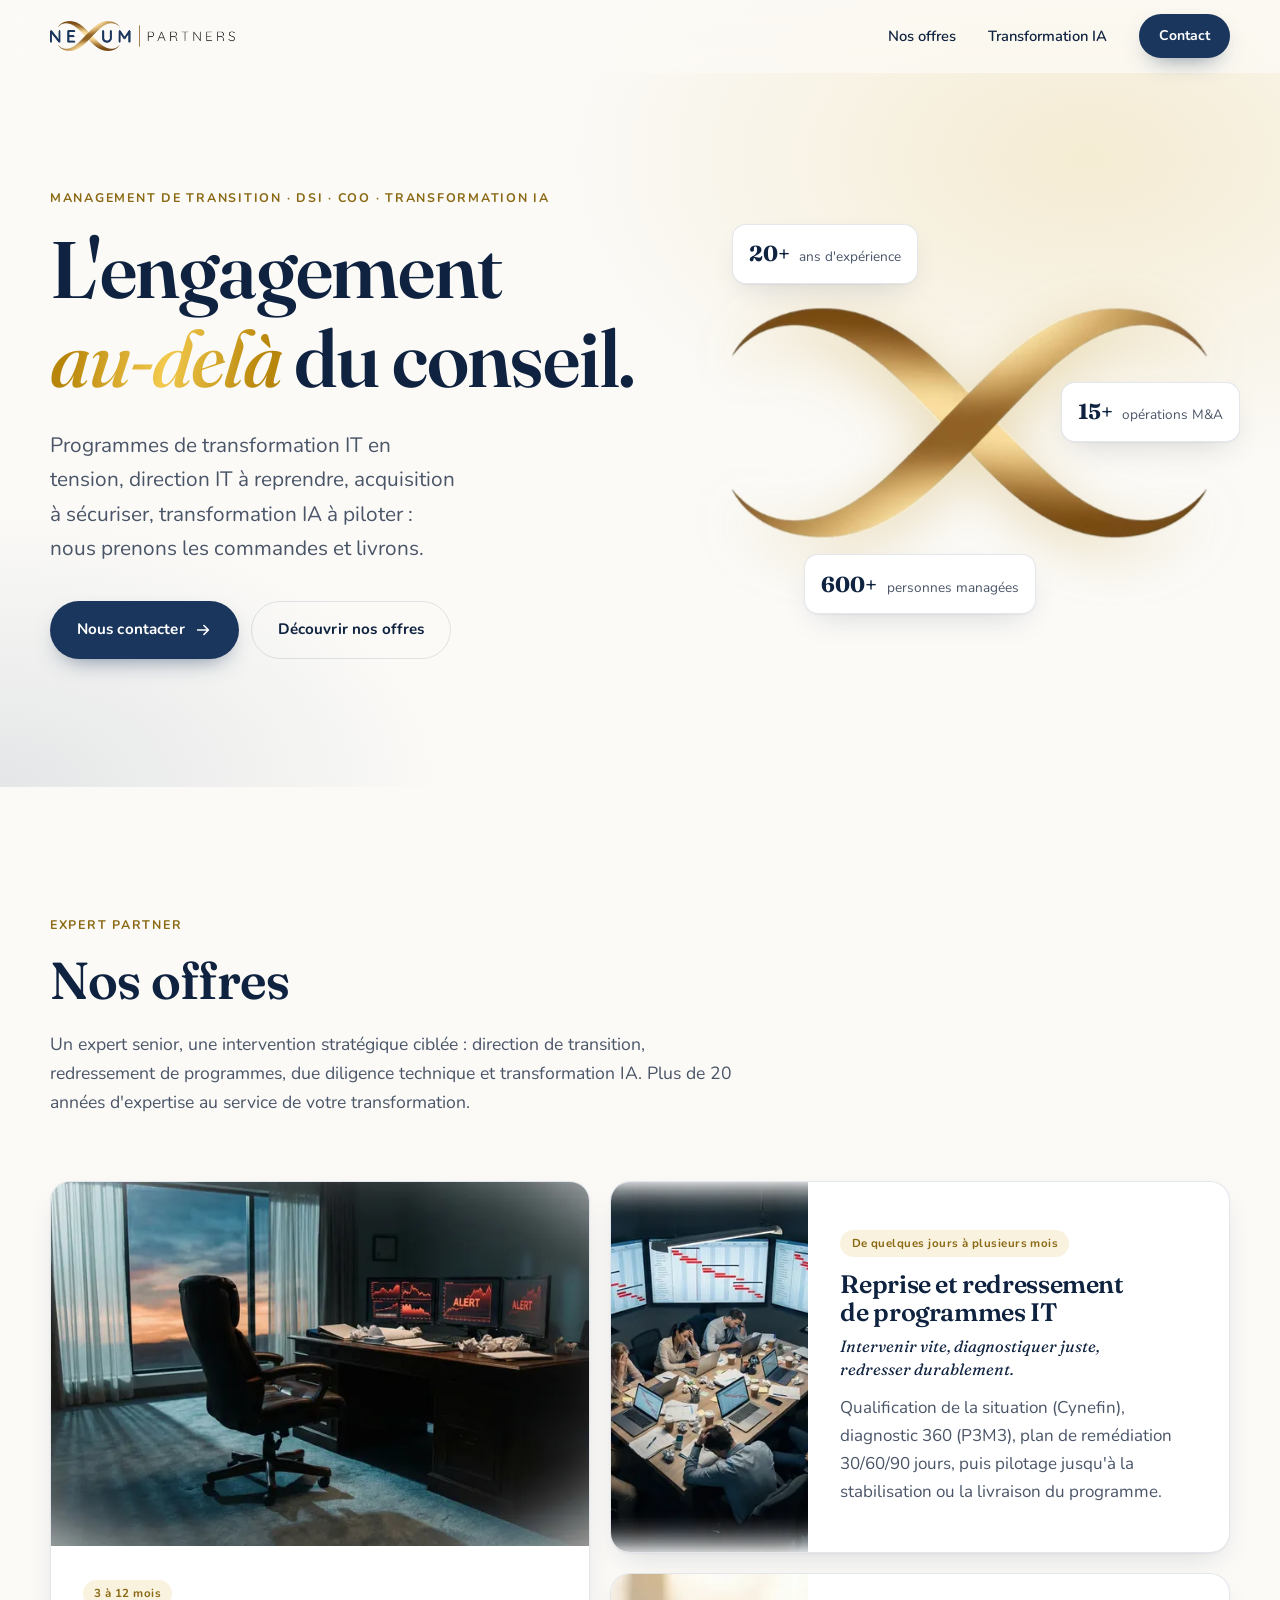
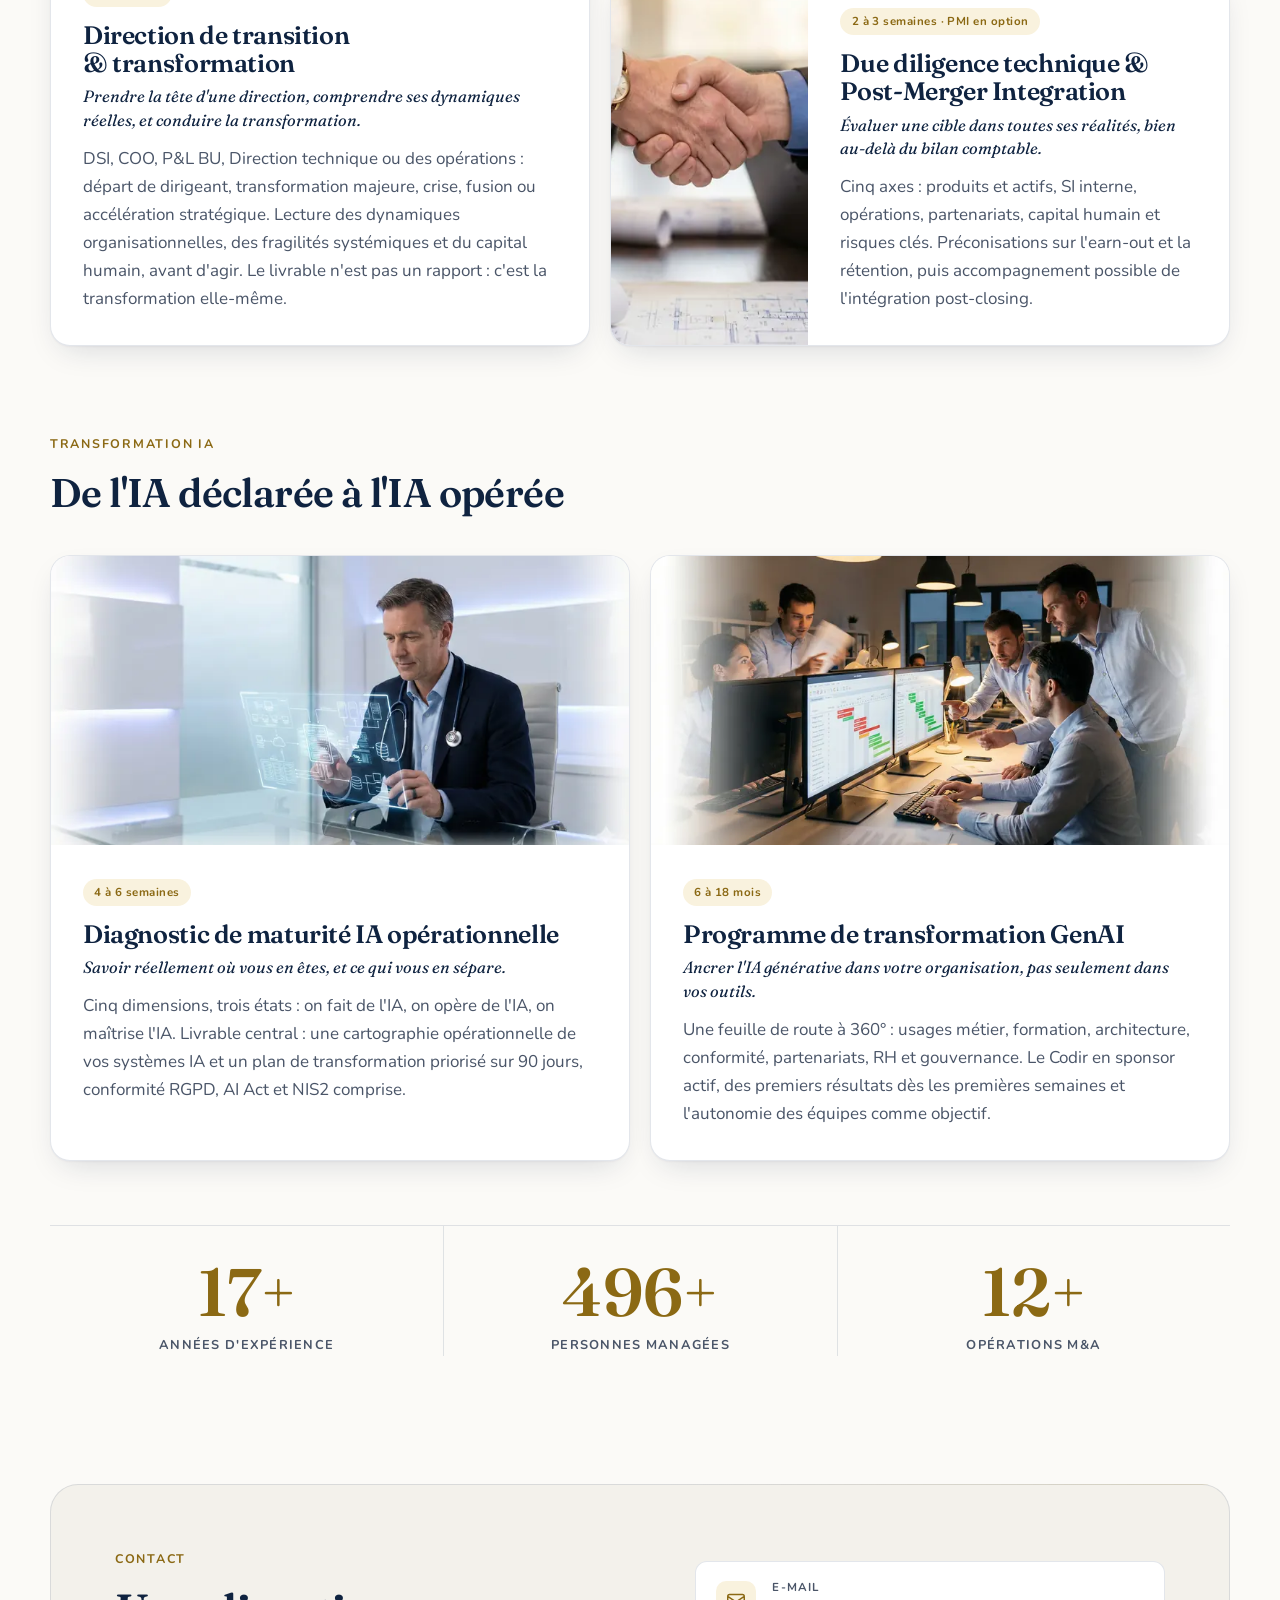
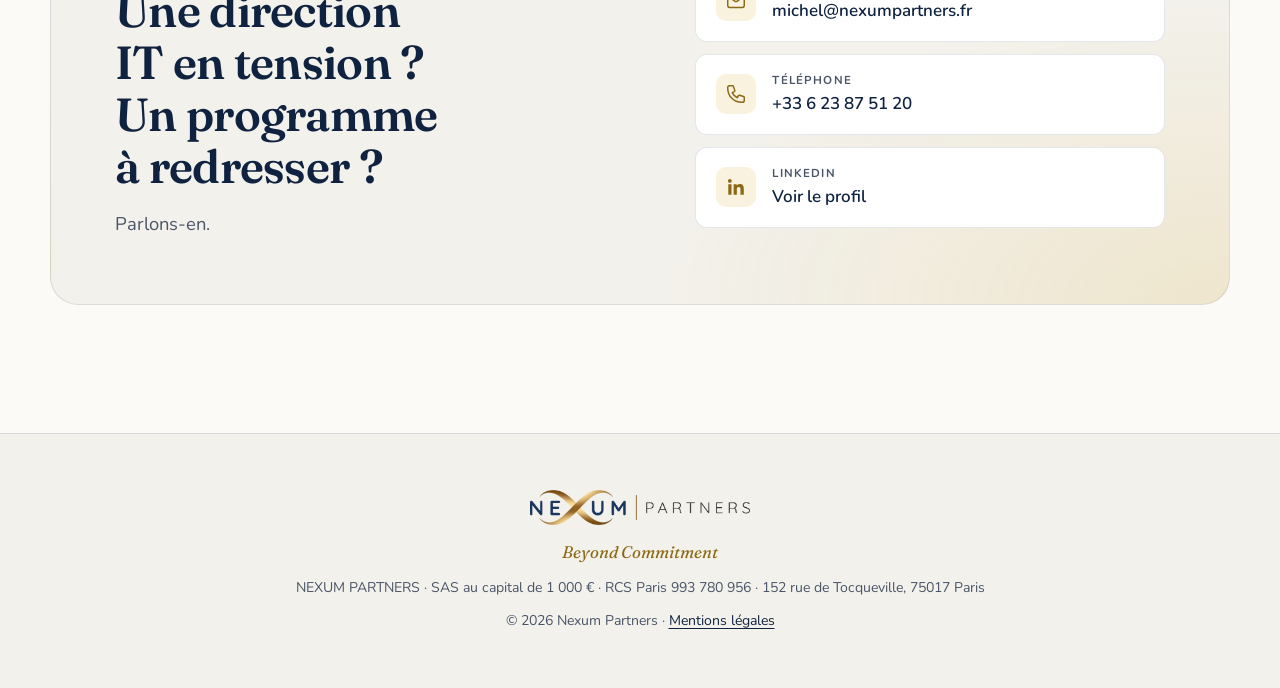
==== commit f29c25f4: "Refonte 2026 du site Nexum Partners - Nouvelle page d'accueil : design moderne, thème clair, animati" ====
--- a/index.html
+++ b/index.html
@@ -1,961 +1,219 @@
-<!DOCTYPE html>
+<!doctype html>
 <html lang="fr">
 <head>
-    <meta charset="UTF-8">
-    <meta name="viewport" content="width=device-width, initial-scale=1.0">
-    <title>Nexum Partners | L'engagement au-delà du conseil</title>
-    <meta name="description" content="Nexum Partners - Management de transition IT, DSI, COO. Programmes de transformation IT en tension. L'engagement au-delà du conseil.">
-
-    <!-- Favicon -->
-    <link rel="icon" type="image/png" href="images/favicon.png">
-
-    <!-- Open Graph -->
-    <meta property="og:title" content="Nexum Partners | L'engagement au-delà du conseil">
-    <meta property="og:description" content="Management de transition DSI/COO. Transformation IT. L'engagement au-delà du conseil.">
-    <meta property="og:image" content="https://nexumpartners.fr/images/og-image.png">
-    <meta property="og:url" content="https://nexumpartners.fr">
-    <meta property="og:type" content="website">
-
-    <!-- Fonts - Conformes à la charte graphique -->
-    <link rel="preconnect" href="https://fonts.googleapis.com">
-    <link rel="preconnect" href="https://fonts.gstatic.com" crossorigin>
-    <link href="https://fonts.googleapis.com/css2?family=Nunito:wght@300;400;500;600;700&display=swap" rel="stylesheet">
-    
-    <style>
-        :root {
-            /* Couleurs charte graphique */
-            --navy: #1B365D;
-            --navy-light: #2a4a7a;
-            --gold: #B8860B;
-            --gold-light: #FFD700;
-            --gold-dark: #8B6914;
-            --white: #FFFFFF;
-            --off-white: #FAFAFA;
-            --grey-text: #4A4A4A;
-            --grey-subtle: #C0C0C0;
-            
-            /* Typographie charte */
-            --font-main: 'Nunito', Arial, sans-serif;
-        }
-
-        * {
-            margin: 0;
-            padding: 0;
-            box-sizing: border-box;
-        }
-
-        html {
-            scroll-behavior: smooth;
-        }
-
-        body {
-            font-family: var(--font-main);
-            font-weight: 400;
-            color: var(--navy);
-            background: var(--white);
-            line-height: 1.7;
-            font-size: 16px;
-        }
-
-        /* ===== HEADER ===== */
-        header {
-            position: fixed;
-            top: 0;
-            left: 0;
-            right: 0;
-            z-index: 1000;
-            background: rgba(255, 255, 255, 0.97);
-            backdrop-filter: blur(10px);
-            border-bottom: 1px solid rgba(27, 54, 93, 0.08);
-        }
-
-        .header-inner {
-            max-width: 1200px;
-            margin: 0 auto;
-            padding: 1rem 2rem;
-            display: flex;
-            justify-content: space-between;
-            align-items: center;
-        }
-
-        .logo {
-            height: 45px;
-            width: auto;
-        }
-
-        /* Nav desktop */
-        .nav-desktop {
-            display: none;
-            gap: 2rem;
-        }
-
-        .nav-desktop a {
-            text-decoration: none;
-            color: var(--navy);
-            font-size: 0.9rem;
-            font-weight: 500;
-            letter-spacing: 0.02em;
-            transition: color 0.2s ease;
-        }
-
-        .nav-desktop a:hover {
-            color: var(--gold);
-        }
-
-        @media (min-width: 769px) {
-            .nav-desktop {
-                display: flex;
-            }
-
-            .burger-menu {
-                display: none;
-            }
-        }
-
-        /* Menu Burger */
-        .burger-menu {
-            position: relative;
-        }
-
-        .burger-btn {
-            display: flex;
-            flex-direction: column;
-            justify-content: space-between;
-            width: 28px;
-            height: 20px;
-            background: none;
-            border: none;
-            cursor: pointer;
-            padding: 0;
-        }
-
-        .burger-btn span {
-            display: block;
-            width: 100%;
-            height: 2px;
-            background: var(--navy);
-            transition: all 0.3s ease;
-        }
-
-        .burger-btn:hover span {
-            background: var(--gold);
-        }
-
-        .burger-btn.active span:nth-child(1) {
-            transform: rotate(45deg) translate(6px, 6px);
-        }
-
-        .burger-btn.active span:nth-child(2) {
-            opacity: 0;
-        }
-
-        .burger-btn.active span:nth-child(3) {
-            transform: rotate(-45deg) translate(6px, -6px);
-        }
-
-        .nav-dropdown {
-            position: absolute;
-            top: calc(100% + 15px);
-            right: 0;
-            background: var(--white);
-            border-radius: 4px;
-            box-shadow: 0 10px 40px rgba(27, 54, 93, 0.15);
-            min-width: 220px;
-            opacity: 0;
-            visibility: hidden;
-            transform: translateY(-10px);
-            transition: all 0.3s ease;
-        }
-
-        .nav-dropdown.active {
-            opacity: 1;
-            visibility: visible;
-            transform: translateY(0);
-        }
-
-        .nav-dropdown a {
-            display: block;
-            padding: 1rem 1.5rem;
-            text-decoration: none;
-            color: var(--navy);
-            font-size: 0.9rem;
-            font-weight: 500;
-            letter-spacing: 0.02em;
-            border-bottom: 1px solid rgba(27, 54, 93, 0.08);
-            transition: all 0.2s ease;
-        }
-
-        .nav-dropdown a:last-child {
-            border-bottom: none;
-        }
-
-        .nav-dropdown a:hover {
-            background: var(--off-white);
-            color: var(--gold);
-            padding-left: 2rem;
-        }
-
-        /* ===== HERO ===== */
-        .hero {
-            min-height: 100vh;
-            display: flex;
-            align-items: center;
-            justify-content: center;
-            padding: 120px 2rem 80px;
-            background: linear-gradient(180deg, var(--white) 0%, var(--off-white) 100%);
-            text-align: center;
-        }
-
-        .hero-content {
-            max-width: 800px;
-        }
-
-        .hero-logo {
-            width: 280px;
-            height: auto;
-            margin-bottom: 2rem;
-        }
-
-        .hero-tagline {
-            font-size: 1.5rem;
-            font-weight: 300;
-            color: var(--grey-text);
-            margin-bottom: 1.5rem;
-            letter-spacing: 0.05em;
-        }
-
-        .hero-services {
-            display: flex;
-            flex-wrap: wrap;
-            justify-content: center;
-            align-items: center;
-            gap: 0.5rem;
-            margin-bottom: 2rem;
-            font-size: 1.1rem;
-            font-weight: 500;
-            color: var(--navy);
-        }
-
-        .hero-services .separator {
-            color: var(--grey-subtle);
-        }
-
-        .hero-services .ai-highlight {
-            color: var(--gold);
-        }
-
-        .hero-baseline {
-            font-size: 1.15rem;
-            font-style: italic;
-            color: var(--gold);
-            padding: 1.5rem 0;
-            border-top: 1px solid var(--grey-subtle);
-            border-bottom: 1px solid var(--grey-subtle);
-            margin-bottom: 2.5rem;
-        }
-
-        .btn-primary {
-            display: inline-block;
-            padding: 1rem 2.5rem;
-            background: var(--navy);
-            color: var(--white);
-            text-decoration: none;
-            font-size: 0.85rem;
-            font-weight: 600;
-            letter-spacing: 0.1em;
-            text-transform: uppercase;
-            transition: all 0.3s ease;
-        }
-
-        .btn-primary:hover {
-            background: var(--gold);
-            color: var(--navy);
-        }
-
-        /* ===== SECTIONS COMMON ===== */
-        section {
-            padding: 100px 2rem;
-        }
-
-        .section-title {
-            font-size: 2.2rem;
-            font-weight: 700;
-            text-align: center;
-            margin-bottom: 1rem;
-            color: var(--navy);
-        }
-
-        .section-title .ai {
-            color: var(--gold);
-            font-weight: 400;
-        }
-
-        .section-subtitle {
-            text-align: center;
-            color: var(--grey-text);
-            font-size: 1.1rem;
-            margin-bottom: 4rem;
-            max-width: 600px;
-            margin-left: auto;
-            margin-right: auto;
-        }
-
-        .gold-line {
-            width: 60px;
-            height: 3px;
-            background: linear-gradient(90deg, var(--gold-dark), var(--gold-light));
-            margin: 0 auto 2rem;
-        }
-
-        /* ===== NEXUM.AI (EN PREMIER) ===== */
-        #nexum-ai {
-            background: var(--navy);
-            color: var(--white);
-        }
-
-        #nexum-ai .section-title {
-            color: var(--white);
-        }
-
-        #nexum-ai .section-subtitle {
-            color: rgba(255, 255, 255, 0.7);
-        }
-
-        .nexum-ai-intro {
-            display: grid;
-            grid-template-columns: 1fr 280px;
-            gap: 4rem;
-            max-width: 1000px;
-            margin: 0 auto 4rem;
-            align-items: center;
-        }
-
-        .nexum-ai-text {
-            color: rgba(255, 255, 255, 0.85);
-            font-size: 1.05rem;
-            line-height: 1.8;
-        }
-
-        .nexum-ai-text p {
-            margin-bottom: 1.5rem;
-        }
-
-        .nexum-ai-text strong {
-            color: var(--gold-light);
-        }
-
-        .nexum-ai-avatar {
-            text-align: center;
-        }
-
-        .nexum-ai-avatar img {
-            max-width: 220px;
-            height: auto;
-            filter: drop-shadow(0 10px 30px rgba(0, 0, 0, 0.3));
-        }
-
-        .nexum-ai-avatar p {
-            margin-top: 1rem;
-            font-size: 0.85rem;
-            color: var(--gold);
-            font-style: italic;
-        }
-
-        .parcours-grid {
-            display: grid;
-            grid-template-columns: repeat(4, 1fr);
-            gap: 1.5rem;
-            max-width: 1100px;
-            margin: 0 auto;
-        }
-
-        .parcours-step {
-            text-align: center;
-            position: relative;
-        }
-
-        .parcours-step .step-image {
-            width: 100%;
-            height: 150px;
-            object-fit: cover;
-            border-radius: 4px;
-            margin-bottom: 1.25rem;
-            opacity: 0.9;
-            transition: opacity 0.3s ease;
-        }
-
-        .parcours-step:hover .step-image {
-            opacity: 1;
-        }
-
-        .step-number {
-            display: inline-flex;
-            align-items: center;
-            justify-content: center;
-            width: 32px;
-            height: 32px;
-            background: var(--gold);
-            color: var(--navy);
-            font-size: 0.85rem;
-            font-weight: 700;
-            border-radius: 50%;
-            margin-bottom: 0.75rem;
-        }
-
-        .parcours-step h3 {
-            font-size: 1.1rem;
-            font-weight: 600;
-            margin-bottom: 0.5rem;
-            color: var(--white);
-        }
-
-        .parcours-step p {
-            font-size: 0.85rem;
-            color: rgba(255, 255, 255, 0.82);
-            line-height: 1.6;
-        }
-
-        .nexum-cta {
-            text-align: center;
-            margin-top: 4rem;
-            padding-top: 3rem;
-            border-top: 1px solid rgba(255, 255, 255, 0.1);
-        }
-
-        .nexum-cta p {
-            font-size: 1.2rem;
-            font-style: italic;
-            color: rgba(255, 255, 255, 0.85);
-            margin-bottom: 2rem;
-        }
-
-        .btn-secondary {
-            display: inline-block;
-            padding: 1rem 2.5rem;
-            background: transparent;
-            color: var(--gold);
-            text-decoration: none;
-            font-size: 0.85rem;
-            font-weight: 600;
-            letter-spacing: 0.1em;
-            text-transform: uppercase;
-            border: 2px solid var(--gold);
-            transition: all 0.3s ease;
-        }
-
-        .btn-secondary:hover {
-            background: var(--gold);
-            color: var(--navy);
-        }
-
-        /* ===== EXPERT PARTNER ===== */
-        #expert-partner {
-            background: var(--white);
-        }
-
-        .expert-intro {
-            max-width: 800px;
-            margin: 0 auto 4rem;
-            text-align: center;
-        }
-
-        .expert-intro p {
-            font-size: 1.15rem;
-            line-height: 1.9;
-            color: var(--grey-text);
-        }
-
-        .missions-grid {
-            display: grid;
-            grid-template-columns: repeat(3, 1fr);
-            gap: 2rem;
-            max-width: 1100px;
-            margin: 0 auto;
-        }
-
-        .mission-card {
-            background: var(--off-white);
-            border-radius: 4px;
-            overflow: hidden;
-            box-shadow: 0 4px 20px rgba(27, 54, 93, 0.06);
-            transition: transform 0.3s ease, box-shadow 0.3s ease;
-        }
-
-        .mission-card:hover {
-            transform: translateY(-5px);
-            box-shadow: 0 12px 40px rgba(27, 54, 93, 0.1);
-        }
-
-        .mission-card .card-image {
-            width: 100%;
-            height: 180px;
-            object-fit: cover;
-        }
-
-        .mission-card-content {
-            padding: 1.75rem;
-        }
-
-        .mission-card h3 {
-            font-size: 1.2rem;
-            font-weight: 700;
-            margin-bottom: 0.75rem;
-            color: var(--navy);
-        }
-
-        .mission-card p {
-            font-size: 0.9rem;
-            color: var(--grey-text);
-            line-height: 1.7;
-        }
-
-        .chiffres-cles {
-            display: flex;
-            justify-content: center;
-            gap: 4rem;
-            margin-top: 4rem;
-            padding-top: 3rem;
-            border-top: 1px solid var(--grey-subtle);
-        }
-
-        .chiffre {
-            text-align: center;
-        }
-
-        .chiffre-number {
-            font-size: 2.75rem;
-            font-weight: 700;
-            color: var(--gold);
-            line-height: 1;
-        }
-
-        .chiffre-label {
-            font-size: 0.85rem;
-            color: var(--grey-text);
-            margin-top: 0.5rem;
-            text-transform: uppercase;
-            letter-spacing: 0.05em;
-        }
-
-        /* ===== CONTACT ===== */
-        #contact {
-            background: var(--off-white);
-        }
-
-        .contact-content {
-            max-width: 600px;
-            margin: 0 auto;
-            text-align: center;
-        }
-
-        .contact-content > p {
-            font-size: 1.1rem;
-            color: var(--grey-text);
-            margin-bottom: 3rem;
-        }
-
-        .contact-info {
-            display: flex;
-            flex-direction: column;
-            gap: 1.25rem;
-            margin-bottom: 2.5rem;
-        }
-
-        .contact-item {
-            display: flex;
-            align-items: center;
-            justify-content: center;
-            gap: 1rem;
-        }
-
-        .contact-item a {
-            color: var(--navy);
-            text-decoration: none;
-            font-size: 1.1rem;
-            font-weight: 500;
-            transition: color 0.3s ease;
-        }
-
-        .contact-item a:hover {
-            color: var(--gold);
-        }
-
-        .contact-icon {
-            width: 24px;
-            height: 24px;
-            color: var(--gold);
-        }
-
-        .linkedin-btn {
-            display: inline-flex;
-            align-items: center;
-            gap: 0.75rem;
-            padding: 1rem 2rem;
-            background: #0077B5;
-            color: var(--white);
-            text-decoration: none;
-            font-size: 0.9rem;
-            font-weight: 600;
-            letter-spacing: 0.05em;
-            transition: background 0.3s ease;
-        }
-
-        .linkedin-btn:hover {
-            background: #005885;
-        }
-
-        /* ===== FOOTER ===== */
-        footer {
-            background: var(--navy);
-            color: rgba(255, 255, 255, 0.6);
-            padding: 3rem 2rem;
-            text-align: center;
-        }
-
-        .footer-logo {
-            height: 40px;
-            margin-bottom: 1.5rem;
-            opacity: 0.9;
-        }
-
-        footer p {
-            font-size: 0.85rem;
-            margin-bottom: 0.5rem;
-        }
-
-        .footer-baseline {
-            font-style: italic;
-            color: var(--gold);
-            margin-top: 1rem;
-        }
-
-        /* ===== SKIP TO CONTENT ===== */
-        .skip-link {
-            position: absolute;
-            top: -100px;
-            left: 1rem;
-            z-index: 9999;
-            padding: 0.75rem 1.5rem;
-            background: var(--navy);
-            color: var(--white);
-            font-size: 0.9rem;
-            font-weight: 600;
-            text-decoration: none;
-            transition: top 0.2s ease;
-        }
-
-        .skip-link:focus-visible {
-            top: 1rem;
-        }
-
-        /* ===== RESPONSIVE ===== */
-        @media (max-width: 1024px) {
-            .nexum-ai-intro {
-                grid-template-columns: 1fr;
-                text-align: center;
-            }
-
-            .nexum-ai-avatar {
-                order: -1;
-            }
-
-            .nexum-ai-avatar img {
-                max-width: 180px;
-            }
-
-            .missions-grid {
-                grid-template-columns: 1fr;
-                max-width: 500px;
-            }
-
-            .parcours-grid {
-                grid-template-columns: repeat(2, 1fr);
-            }
-
-            .chiffres-cles {
-                flex-wrap: wrap;
-                gap: 2rem;
-            }
-        }
-
-        @media (max-width: 768px) {
-            .header-inner {
-                padding: 0.75rem 1.5rem;
-            }
-
-            .logo {
-                height: 35px;
-            }
-
-            .hero {
-                padding: 100px 1.5rem 60px;
-            }
-
-            .hero-logo {
-                width: 200px;
-            }
-
-            .hero-tagline {
-                font-size: 1.2rem;
-            }
-
-            section {
-                padding: 60px 1.5rem;
-            }
-
-            .section-title {
-                font-size: 1.75rem;
-            }
-
-            .parcours-grid {
-                grid-template-columns: 1fr;
-                max-width: 300px;
-            }
-
-            .chiffres-cles {
-                gap: 1.5rem;
-            }
-
-            .chiffre-number {
-                font-size: 2rem;
-            }
-        }
-    </style>
+  <meta charset="utf-8">
+  <meta name="viewport" content="width=device-width, initial-scale=1">
+  <title>Nexum Partners · Management de transition DSI / COO</title>
+  <meta name="description" content="Nexum Partners : direction de transition DSI et COO, redressement de programmes IT, due diligence technique et PMI, transformation IA et GenAI. L'engagement au-delà du conseil.">
+  <link rel="canonical" href="https://nexumpartners.fr/">
+  <meta name="color-scheme" content="light">
+  <meta name="theme-color" content="#FBFAF7">
+
+  <link rel="icon" href="favicon.ico" sizes="48x48">
+  <link rel="apple-touch-icon" href="apple-touch-icon.png">
+  <link rel="manifest" href="site.webmanifest">
+
+  <meta property="og:type" content="website">
+  <meta property="og:locale" content="fr_FR">
+  <meta property="og:site_name" content="Nexum Partners">
+  <meta property="og:title" content="Nexum Partners · L'engagement au-delà du conseil">
+  <meta property="og:description" content="Direction de transition, programmes IT, due diligence &amp; PMI, transformation IA.">
+  <meta property="og:url" content="https://nexumpartners.fr/">
+  <meta property="og:image" content="https://nexumpartners.fr/assets/img/og-image.jpg">
+  <meta property="og:image:width" content="1200">
+  <meta property="og:image:height" content="630">
+  <meta name="twitter:card" content="summary_large_image">
+
+  <link rel="preconnect" href="https://fonts.googleapis.com">
+  <link rel="preconnect" href="https://fonts.gstatic.com" crossorigin>
+  <link rel="stylesheet" href="https://fonts.googleapis.com/css2?family=Fraunces:opsz,wght@9..144,500;9..144,600&family=Nunito:wght@400;500;600;700&display=swap">
+  <link rel="stylesheet" href="assets/css/style.css">
+  <script src="assets/js/main.js" defer></script>
+
+  <script type="application/ld+json">
+  {
+    "@context": "https://schema.org",
+    "@type": "ProfessionalService",
+    "name": "Nexum Partners",
+    "legalName": "NEXUM PARTNERS SAS",
+    "slogan": "L'engagement au-delà du conseil",
+    "description": "Direction de transition DSI / COO, redressement de programmes IT, due diligence technique et PMI, diagnostic de maturité IA et transformation GenAI.",
+    "url": "https://nexumpartners.fr/",
+    "logo": "https://nexumpartners.fr/assets/img/icon-512.png",
+    "image": "https://nexumpartners.fr/assets/img/og-image.jpg",
+    "telephone": "+33623875120",
+    "areaServed": "FR",
+    "sameAs": ["https://www.linkedin.com/in/mcordier"],
+    "address": {
+      "@type": "PostalAddress",
+      "streetAddress": "152 rue de Tocqueville",
+      "addressLocality": "Paris",
+      "postalCode": "75017",
+      "addressCountry": "FR"
+    }
+  }
+  </script>
 </head>
 <body>
-
-    <a href="#hero" class="skip-link">Aller au contenu</a>
-
-    <!-- HEADER -->
-    <header>
-        <div class="header-inner">
-            <a href="#hero">
-                <img src="images/logo-principal.png" alt="Nexum Partners" class="logo" width="280" height="80">
+  <a href="#main" class="skip-link">Aller au contenu</a>
+
+  <header class="site-header" id="top">
+    <div class="container header-inner">
+      <a href="#top" class="brand" aria-label="Nexum Partners, retour en haut de page">
+        <picture>
+          <img src="assets/img/logo.webp" alt="Nexum Partners" width="720" height="117">
+        </picture>
+      </a>
+      <nav class="nav" aria-label="Navigation principale">
+        <a href="#offres" class="nav-link">Nos offres</a>
+        <a href="#transformation-ia" class="nav-link">Transformation IA</a>
+        <a href="#contact" class="btn btn-sm btn-primary">Contact</a>
+      </nav>
+    </div>
+  </header>
+
+  <main id="main">
+    <!-- HERO -->
+    <section class="hero">
+      <div class="container hero-grid">
+        <div class="hero-copy">
+          <p class="eyebrow">Management de transition · DSI · COO · Transformation IA</p>
+          <h1>L'engagement <em>au-delà</em> du conseil.</h1>
+          <p class="lead">Programmes de transformation IT en tension, direction IT à reprendre, acquisition à sécuriser, transformation IA à piloter&nbsp;: nous prenons les commandes et livrons.</p>
+          <div class="hero-actions">
+            <a href="#contact" class="btn btn-primary">Nous contacter
+              <svg aria-hidden="true" viewBox="0 0 20 20" width="18" height="18"><path d="M4 10h11m-4-5 5 5-5 5" fill="none" stroke="currentColor" stroke-width="1.8" stroke-linecap="round" stroke-linejoin="round"/></svg>
             </a>
-            <nav class="nav-desktop">
-                <a href="#nexum-ai">Nexum<span style="text-transform: lowercase">.ai</span></a>
-                <a href="#expert-partner">Expert Partner</a>
-                <a href="#contact">Contact</a>
-            </nav>
-            <div class="burger-menu">
-                <button class="burger-btn" id="burgerBtn" aria-label="Menu" aria-expanded="false">
-                    <span></span>
-                    <span></span>
-                    <span></span>
-                </button>
-                <nav class="nav-dropdown" id="navDropdown">
-                    <a href="#nexum-ai">Nexum<span style="text-transform: lowercase">.ai</span></a>
-                    <a href="#expert-partner">Expert Partner</a>
-                    <a href="#contact">Contact</a>
-                </nav>
-            </div>
-        </div>
-    </header>
-
-    <!-- HERO -->
-    <section class="hero" id="hero">
-        <div class="hero-content">
-            <img src="images/logo-principal.png" alt="Nexum Partners" class="hero-logo" width="280" height="80">
-            <p class="hero-tagline">L'engagement au-delà du conseil</p>
-            <div class="hero-services">
-                Management de transition <span class="separator">·</span> DSI <span class="separator">·</span> COO <span class="separator">·</span> Nexum<span class="ai-highlight">.ai</span>
-            </div>
-            <p class="hero-baseline">Programmes de transformation IT</p>
-            <a href="#contact" class="btn-primary">Nous contacter</a>
-        </div>
+            <a href="#offres" class="btn btn-ghost">Découvrir nos offres</a>
+          </div>
+        </div>
+
+        <div class="hero-visual" aria-hidden="true">
+          <img class="infinity" src="assets/img/mark-640.webp"
+               srcset="assets/img/mark-640.webp 640w, assets/img/mark-1280.webp 1280w"
+               sizes="(max-width: 900px) 90vw, 520px"
+               alt="" width="640" height="310" fetchpriority="high">
+          <div class="chip chip-1"><strong>20+</strong> ans d'expérience</div>
+          <div class="chip chip-2"><strong>600+</strong> personnes managées</div>
+          <div class="chip chip-3"><strong>15+</strong> opérations M&amp;A</div>
+        </div>
+      </div>
     </section>
 
-    <!-- NEXUM.AI (EN PREMIER) -->
-    <section id="nexum-ai">
-        <h2 class="section-title">Nexum<span class="ai">.ai</span></h2>
-        <div class="gold-line"></div>
-        <p class="section-subtitle">La task-force pour les situations critiques</p>
-
-        <div class="nexum-ai-intro">
-            <div class="nexum-ai-text">
-                <p>Quand la situation nécessite une intervention coordonnée — projets interdépendants, crises multiples, restructuration complexe — <strong>Nexum.ai</strong> déploie un réseau d'experts seniors.</p>
-                <p>Notre approche s'appuie sur une <strong>plateforme IA propriétaire</strong> qui accélère le diagnostic, structure les interventions et capitalise sur l'expérience collective du réseau.</p>
-                <p>Une méthodologie inspirée du monde médical : diagnostic rapide, traitement ciblé, transfert de compétences. Notre objectif : vous rendre autonomes le plus rapidement possible.</p>
-            </div>
-            <div class="nexum-ai-avatar">
-                <img src="images/avatar-nexum.png" alt="Nexum.ai - Super-héros du delivery" width="220" height="220" loading="lazy">
-                <p>Vous cherchez le super-héros du delivery</p>
-            </div>
-        </div>
-
-        <div class="parcours-grid">
-            <div class="parcours-step">
-                <img src="images/nexumai-diagnostic.png" alt="Diagnostic" class="step-image" width="400" height="150" loading="lazy">
-                <div class="step-number">1</div>
-                <h3>Diagnostic</h3>
-                <p>Évaluation initiale de criticité. Audit IA. Analyse des causes racines en 48-72h.</p>
-            </div>
-            <div class="parcours-step">
-                <img src="images/nexumai-traitement.png" alt="Traitement" class="step-image" width="400" height="150" loading="lazy">
-                <div class="step-number">2</div>
-                <h3>Traitement</h3>
-                <p>Intervention opérationnelle ciblée. Plan d'actions 30-60-90 jours.</p>
-            </div>
-            <div class="parcours-step">
-                <img src="images/nexumai-war-room.png" alt="Soins intensifs" class="step-image" width="400" height="150" loading="lazy">
-                <div class="step-number">3</div>
-                <h3>Soins intensifs</h3>
-                <p>War Room et gestion de crise jusqu'à stabilisation complète.</p>
-            </div>
-            <div class="parcours-step">
-                <img src="images/nexumai-guerison.png" alt="Guérison" class="step-image" width="400" height="150" loading="lazy">
-                <div class="step-number">4</div>
-                <h3>Guérison</h3>
-                <p>Autonomie retrouvée. Transfert de compétences aux équipes.</p>
-            </div>
-        </div>
-
-        <div class="nexum-cta">
-            <a href="#contact" class="btn-secondary">Parlons de votre situation</a>
-        </div>
+    <!-- OFFRES -->
+    <section id="offres" class="section">
+      <div class="container">
+        <div class="section-head reveal">
+          <p class="eyebrow">Expert Partner</p>
+          <h2>Nos offres</h2>
+          <p class="section-lead">Un expert senior, une intervention stratégique ciblée : direction de transition, redressement de programmes, due diligence technique et transformation IA. Plus de 20 années d'expertise au service de votre transformation.</p>
+        </div>
+
+        <div class="bento">
+          <article class="card card-feature reveal">
+            <img src="assets/img/mission-dsi-urgente-800.webp" srcset="assets/img/mission-dsi-urgente-800.webp 800w, assets/img/mission-dsi-urgente-1600.webp 1600w" sizes="(max-width: 900px) 100vw, 600px" alt="" width="800" height="436" loading="lazy" decoding="async">
+            <div class="card-body">
+              <span class="card-tag">3 à 12 mois</span>
+              <h3>Direction de transition &amp; transformation</h3>
+              <p class="card-tagline">Prendre la tête d'une direction, comprendre ses dynamiques réelles, et conduire la transformation.</p>
+              <p>DSI, COO, P&amp;L BU, Direction technique ou des opérations : départ de dirigeant, transformation majeure, crise, fusion ou accélération stratégique. Lecture des dynamiques organisationnelles, des fragilités systémiques et du capital humain, avant d'agir. Le livrable n'est pas un rapport : c'est la transformation elle-même.</p>
+            </div>
+          </article>
+          <article class="card card-row reveal">
+            <img src="assets/img/mission-transfo-bloquee-800.webp" sizes="(max-width: 900px) 100vw, 260px" srcset="assets/img/mission-transfo-bloquee-800.webp 800w" alt="" width="800" height="436" loading="lazy" decoding="async">
+            <div class="card-body">
+              <span class="card-tag">De quelques jours à plusieurs mois</span>
+              <h3>Reprise et redressement de programmes IT</h3>
+              <p class="card-tagline">Intervenir vite, diagnostiquer juste, redresser durablement.</p>
+              <p>Qualification de la situation (Cynefin), diagnostic 360 (P3M3), plan de remédiation 30/60/90 jours, puis pilotage jusqu'à la stabilisation ou la livraison du programme.</p>
+            </div>
+          </article>
+          <article class="card card-row reveal">
+            <img src="assets/img/mission-due-diligence-800.webp" sizes="(max-width: 900px) 100vw, 260px" srcset="assets/img/mission-due-diligence-800.webp 800w" alt="" width="800" height="436" loading="lazy" decoding="async">
+            <div class="card-body">
+              <span class="card-tag">2 à 3 semaines · PMI en option</span>
+              <h3>Due diligence technique &amp; Post-Merger Integration</h3>
+              <p class="card-tagline">Évaluer une cible dans toutes ses réalités, bien au-delà du bilan comptable.</p>
+              <p>Cinq axes : produits et actifs, SI interne, opérations, partenariats, capital humain et risques clés. Préconisations sur l'earn-out et la rétention, puis accompagnement possible de l'intégration post-closing.</p>
+            </div>
+          </article>
+        </div>
+
+        <div id="transformation-ia" class="offer-group reveal">
+          <p class="eyebrow">Transformation IA</p>
+          <h2>De l'IA déclarée à l'IA opérée</h2>
+        </div>
+
+        <div class="bento bento-duo">
+          <article class="card card-stack reveal">
+            <img src="assets/img/nexumai-diagnostic-800.webp" srcset="assets/img/nexumai-diagnostic-800.webp 800w, assets/img/nexumai-diagnostic-1600.webp 1600w" sizes="(max-width: 900px) 100vw, 580px" alt="" width="800" height="436" loading="lazy" decoding="async">
+            <div class="card-body">
+              <span class="card-tag">4 à 6 semaines</span>
+              <h3>Diagnostic de maturité IA opérationnelle</h3>
+              <p class="card-tagline">Savoir réellement où vous en êtes, et ce qui vous en sépare.</p>
+              <p>Cinq dimensions, trois états : on fait de l'IA, on opère de l'IA, on maîtrise l'IA. Livrable central : une cartographie opérationnelle de vos systèmes IA et un plan de transformation priorisé sur 90 jours, conformité RGPD, AI Act et NIS2 comprise.</p>
+            </div>
+          </article>
+          <article class="card card-stack reveal">
+            <img src="assets/img/nexumai-traitement-800.webp" srcset="assets/img/nexumai-traitement-800.webp 800w, assets/img/nexumai-traitement-1600.webp 1600w" sizes="(max-width: 900px) 100vw, 580px" alt="" width="800" height="436" loading="lazy" decoding="async">
+            <div class="card-body">
+              <span class="card-tag">6 à 18 mois</span>
+              <h3>Programme de transformation GenAI</h3>
+              <p class="card-tagline">Ancrer l'IA générative dans votre organisation, pas seulement dans vos outils.</p>
+              <p>Une feuille de route à 360° : usages métier, formation, architecture, conformité, partenariats, RH et gouvernance. Le Codir en sponsor actif, des premiers résultats dès les premières semaines et l'autonomie des équipes comme objectif.</p>
+            </div>
+          </article>
+        </div>
+
+        <dl class="stats reveal">
+          <div class="stat"><dt>Années d'expérience</dt><dd><span data-count="20">20</span>+</dd></div>
+          <div class="stat"><dt>Personnes managées</dt><dd><span data-count="600">600</span>+</dd></div>
+          <div class="stat"><dt>Opérations M&amp;A</dt><dd><span data-count="15">15</span>+</dd></div>
+        </dl>
+      </div>
     </section>
 
-    <!-- EXPERT PARTNER -->
-    <section id="expert-partner">
-        <h2 class="section-title">Expert Partner</h2>
-        <div class="gold-line"></div>
-        <p class="section-subtitle">Un expert senior, une intervention stratégique ciblée</p>
-
-        <div class="expert-intro">
-            <p>Pour les missions nécessitant un intervenant unique de haut niveau : management de transition, direction de programme, due diligence technique. L'expertise de 20+ années au service de votre transformation.</p>
-        </div>
-
-        <div class="missions-grid">
-            <div class="mission-card">
-                <img src="images/mission-dsi-urgente.png" alt="DSI / COO de transition" class="card-image" width="600" height="180" loading="lazy">
-                <div class="mission-card-content">
-                    <h3>DSI / COO de transition</h3>
-                    <p>Votre DSI ou COO part ou est parti. Prise en main immédiate pour assurer la continuité et préparer la suite.</p>
-                </div>
-            </div>
-            <div class="mission-card">
-                <img src="images/mission-transfo-bloquee.png" alt="Programme en tension" class="card-image" width="600" height="180" loading="lazy">
-                <div class="mission-card-content">
-                    <h3>Programme en tension</h3>
-                    <p>Projet critique en dérive, équipes démobilisées. Intervention en mode commando pour débloquer et relancer.</p>
-                </div>
-            </div>
-            <div class="mission-card">
-                <img src="images/mission-due-diligence.png" alt="Due diligence M&A" class="card-image" width="600" height="180" loading="lazy">
-                <div class="mission-card-content">
-                    <h3>Due diligence M&A</h3>
-                    <p>Acquisition en vue ? Évaluation des actifs technologiques, des risques et des synergies potentielles.</p>
-                </div>
-            </div>
-        </div>
-
-        <div class="chiffres-cles">
-            <div class="chiffre">
-                <div class="chiffre-number">20+</div>
-                <div class="chiffre-label">Années d'expérience</div>
-            </div>
-            <div class="chiffre">
-                <div class="chiffre-number">600+</div>
-                <div class="chiffre-label">Personnes managées</div>
-            </div>
-            <div class="chiffre">
-                <div class="chiffre-number">15+</div>
-                <div class="chiffre-label">Opérations M&A</div>
-            </div>
-        </div>
+    <!-- CONTACT -->
+    <section id="contact" class="section section-contact">
+      <div class="container">
+        <div class="contact-card reveal">
+          <div>
+            <p class="eyebrow">Contact</p>
+            <h2>Une direction IT en tension&nbsp;? Un programme à redresser&nbsp;?</h2>
+            <p class="contact-lead">Parlons-en.</p>
+          </div>
+          <ul class="contact-list">
+            <li>
+              <a class="contact-item" id="email-link" href="#contact" data-u="michel" data-d="nexumpartners.fr">
+                <svg aria-hidden="true" viewBox="0 0 24 24"><path d="M3 7l8.1 5.4a1.6 1.6 0 0 0 1.8 0L21 7M5 19h14a2 2 0 0 0 2-2V7a2 2 0 0 0-2-2H5a2 2 0 0 0-2 2v10a2 2 0 0 0 2 2z"/></svg>
+                <span><small>E-mail</small><span class="email-text">michel [at] nexumpartners.fr</span></span>
+              </a>
+            </li>
+            <li>
+              <a class="contact-item" href="tel:+33623875120">
+                <svg aria-hidden="true" viewBox="0 0 24 24"><path d="M3 5a2 2 0 0 1 2-2h3.3a1 1 0 0 1 .9.7l1.5 4.5a1 1 0 0 1-.5 1.2l-2.3 1.1a11 11 0 0 0 5.6 5.6l1.1-2.3a1 1 0 0 1 1.2-.5l4.5 1.5a1 1 0 0 1 .7.9V19a2 2 0 0 1-2 2h-1C9.7 21 3 14.3 3 6V5z"/></svg>
+                <span><small>Téléphone</small>+33 6 23 87 51 20</span>
+              </a>
+            </li>
+            <li>
+              <a class="contact-item" href="https://www.linkedin.com/in/mcordier" target="_blank" rel="noopener">
+                <svg aria-hidden="true" viewBox="0 0 24 24" class="fill"><path d="M20.4 20.5h-3.5v-5.6c0-1.3 0-3-1.9-3s-2.1 1.4-2.1 2.9v5.7H9.4V9h3.4v1.6c.5-.9 1.6-1.9 3.4-1.9 3.6 0 4.3 2.4 4.3 5.5v6.3zM5.3 7.4a2 2 0 1 1 0-4.1 2 2 0 0 1 0 4.1zm1.8 13.1H3.6V9h3.5v11.5z"/></svg>
+                <span><small>LinkedIn</small>Voir le profil</span>
+              </a>
+            </li>
+          </ul>
+        </div>
+      </div>
     </section>
-
-    <!-- CONTACT -->
-    <section id="contact">
-        <h2 class="section-title">Contact</h2>
-        <div class="gold-line"></div>
-
-        <div class="contact-content">
-            <p>Une direction IT en tension ? Un programme à redresser ?<br>Parlons-en.</p>
-
-            <div class="contact-info">
-                <div class="contact-item">
-                    <svg class="contact-icon" fill="none" stroke="currentColor" viewBox="0 0 24 24" aria-hidden="true">
-                        <path stroke-linecap="round" stroke-linejoin="round" stroke-width="1.5" d="M3 8l7.89 5.26a2 2 0 002.22 0L21 8M5 19h14a2 2 0 002-2V7a2 2 0 00-2-2H5a2 2 0 00-2 2v10a2 2 0 002 2z"/>
-                    </svg>
-                    <a id="email-link" href="#">michel@nexumpartners.fr</a>
-                </div>
-                <div class="contact-item">
-                    <svg class="contact-icon" fill="none" stroke="currentColor" viewBox="0 0 24 24" aria-hidden="true">
-                        <path stroke-linecap="round" stroke-linejoin="round" stroke-width="1.5" d="M3 5a2 2 0 012-2h3.28a1 1 0 01.948.684l1.498 4.493a1 1 0 01-.502 1.21l-2.257 1.13a11.042 11.042 0 005.516 5.516l1.13-2.257a1 1 0 011.21-.502l4.493 1.498a1 1 0 01.684.949V19a2 2 0 01-2 2h-1C9.716 21 3 14.284 3 6V5z"/>
-                    </svg>
-                    <a href="tel:+33623875120">+33 6 23 87 51 20</a>
-                </div>
-            </div>
-
-            <a href="https://linkedin.com/in/mcordier" target="_blank" rel="noopener" class="linkedin-btn">
-                <svg width="20" height="20" fill="currentColor" viewBox="0 0 24 24">
-                    <path d="M20.447 20.452h-3.554v-5.569c0-1.328-.027-3.037-1.852-3.037-1.853 0-2.136 1.445-2.136 2.939v5.667H9.351V9h3.414v1.561h.046c.477-.9 1.637-1.85 3.37-1.85 3.601 0 4.267 2.37 4.267 5.455v6.286zM5.337 7.433c-1.144 0-2.063-.926-2.063-2.065 0-1.138.92-2.063 2.063-2.063 1.14 0 2.064.925 2.064 2.063 0 1.139-.925 2.065-2.064 2.065zm1.782 13.019H3.555V9h3.564v11.452zM22.225 0H1.771C.792 0 0 .774 0 1.729v20.542C0 23.227.792 24 1.771 24h20.451C23.2 24 24 23.227 24 22.271V1.729C24 .774 23.2 0 22.222 0h.003z"/>
-                </svg>
-                Voir mon profil LinkedIn
-            </a>
-        </div>
-    </section>
-
-    <!-- FOOTER -->
-    <footer>
-        <img src="images/logo-horizontal.png" alt="Nexum Partners" class="footer-logo" width="280" height="80" loading="lazy">
-        <p>NEXUM PARTNERS · SAS au capital de 1 000 € · RCS Paris 993 780 956</p>
-        <p>152 rue de Tocqueville, 75017 Paris</p>
-        <p class="footer-baseline">Beyond Commitment</p>
-    </footer>
-
-    <!-- JavaScript pour le menu burger -->
-    <script>
-        const burgerBtn = document.getElementById('burgerBtn');
-        const navDropdown = document.getElementById('navDropdown');
-
-        burgerBtn.addEventListener('click', function() {
-            this.classList.toggle('active');
-            navDropdown.classList.toggle('active');
-            this.setAttribute('aria-expanded', String(this.classList.contains('active')));
-        });
-
-        // Fermer le menu quand on clique sur un lien
-        navDropdown.querySelectorAll('a').forEach(link => {
-            link.addEventListener('click', () => {
-                burgerBtn.classList.remove('active');
-                navDropdown.classList.remove('active');
-            });
-        });
-
-        // Fermer le menu quand on clique ailleurs
-        document.addEventListener('click', function(e) {
-            if (!burgerBtn.contains(e.target) && !navDropdown.contains(e.target)) {
-                burgerBtn.classList.remove('active');
-                navDropdown.classList.remove('active');
-            }
-        });
-    </script>
-
-    <script type="application/ld+json">
-    {
-      "@context": "https://schema.org",
-      "@type": "ProfessionalService",
-      "name": "Nexum Partners",
-      "url": "https://nexumpartners.fr",
-      "telephone": "+33623875120",
-      "address": {
-        "@type": "PostalAddress",
-        "streetAddress": "152 rue de Tocqueville",
-        "addressLocality": "Paris",
-        "postalCode": "75017",
-        "addressCountry": "FR"
-      }
-    }
-    </script>
-
-    <script>
-        const u = 'michel'; const d = 'nexumpartners.fr';
-        const el = document.getElementById('email-link');
-        el.href = 'mailto:' + u + '@' + d;
-        el.textContent = u + '@' + d;
-    </script>
-
+  </main>
+
+  <footer class="site-footer">
+    <div class="container footer-inner">
+      <span class="logo-plate"><img src="assets/img/logo.webp" alt="Nexum Partners" width="720" height="117" class="footer-logo" loading="lazy" decoding="async"></span>
+      <p class="footer-baseline">Beyond Commitment</p>
+      <p class="footer-legal">NEXUM PARTNERS · SAS au capital de 1&nbsp;000&nbsp;€ · RCS Paris 993&nbsp;780&nbsp;956 · 152 rue de Tocqueville, 75017 Paris</p>
+      <p class="footer-links">© 2026 Nexum Partners · <a href="mentions-legales.html">Mentions légales</a></p>
+    </div>
+  </footer>
 </body>
 </html>
--- a/assets/css/style.css
+++ b/assets/css/style.css
@@ -0,0 +1,476 @@
+/* ==========================================================================
+   Nexum Partners · 2026
+   Charte : bleu marine #1B365D · or #B8860B · Nunito (texte) · Fraunces (titres)
+   ========================================================================== */
+
+:root {
+  --navy: #1B365D;
+  --navy-deep: #0E1F3A;
+  --gold: #B8860B;
+  --gold-bright: #D4A017;
+  --gold-light: #F2C94C;
+
+  --bg: #FBFAF7;
+  --surface: #FFFFFF;
+  --surface-2: #F3F1EB;
+  --ink: #0F2340;
+  --ink-2: #4A5568;
+  --accent-ink: #8B6914; /* or lisible sur fond clair (AA) */
+  --line: rgba(27, 54, 93, .12);
+  --shadow: 0 1px 2px rgba(15, 35, 64, .04), 0 12px 32px -12px rgba(15, 35, 64, .18);
+  --header-bg: rgba(251, 250, 247, .78);
+
+  --font-sans: "Nunito", ui-sans-serif, system-ui, -apple-system, "Segoe UI", sans-serif;
+  --font-serif: "Fraunces", ui-serif, Georgia, serif;
+
+  --radius: 20px;
+  --radius-sm: 12px;
+  --container: 1180px;
+  --gutter: clamp(16px, 4vw, 32px);
+  --section-y: clamp(72px, 10vw, 128px);
+  --ease: cubic-bezier(.2, .7, .2, 1);
+}
+
+/* ---------- Base ---------- */
+*, *::before, *::after { box-sizing: border-box; }
+* { margin: 0; }
+
+html {
+  scroll-behavior: smooth;
+  scroll-padding-top: 88px;
+  -webkit-text-size-adjust: 100%;
+}
+
+body {
+  font-family: var(--font-sans);
+  font-size: clamp(1rem, .96rem + .2vw, 1.0625rem);
+  line-height: 1.65;
+  color: var(--ink);
+  background: var(--bg);
+  -webkit-font-smoothing: antialiased;
+  text-rendering: optimizeLegibility;
+  overflow-x: clip;
+}
+
+img, svg { display: block; max-width: 100%; }
+img { height: auto; }
+a { color: inherit; }
+ul, ol { padding: 0; list-style: none; }
+
+h1, h2, h3 {
+  font-family: var(--font-serif);
+  font-weight: 600;
+  line-height: 1.12;
+  letter-spacing: -.015em;
+  text-wrap: balance;
+}
+p { text-wrap: pretty; }
+
+:focus-visible {
+  outline: 2px solid var(--gold-bright);
+  outline-offset: 3px;
+  border-radius: 6px;
+}
+
+.container {
+  width: min(100% - 2 * var(--gutter), var(--container));
+  margin-inline: auto;
+}
+
+.ai { color: var(--gold-bright); }
+.center { text-align: center; }
+
+.skip-link {
+  position: absolute;
+  left: 1rem;
+  top: -100px;
+  z-index: 100;
+  padding: .75rem 1.25rem;
+  background: var(--navy);
+  color: #fff;
+  font-weight: 600;
+  border-radius: var(--radius-sm);
+  text-decoration: none;
+}
+.skip-link:focus-visible { top: 1rem; }
+
+.eyebrow {
+  font-size: .78rem;
+  font-weight: 700;
+  letter-spacing: .14em;
+  text-transform: uppercase;
+  color: var(--accent-ink);
+  margin-bottom: 1rem;
+}
+
+/* ---------- Buttons ---------- */
+.btn {
+  display: inline-flex;
+  align-items: center;
+  gap: .6rem;
+  padding: .95rem 1.6rem;
+  border-radius: 999px;
+  border: 1px solid transparent;
+  font-weight: 700;
+  font-size: .95rem;
+  letter-spacing: .01em;
+  text-decoration: none;
+  transition: transform .25s var(--ease), background-color .25s, color .25s, border-color .25s, box-shadow .25s;
+}
+.btn:hover { transform: translateY(-2px); }
+.btn svg { transition: transform .25s var(--ease); }
+.btn:hover svg { transform: translateX(3px); }
+
+.btn-primary { background: var(--navy); color: #fff; box-shadow: 0 10px 24px -12px rgba(27, 54, 93, .7); }
+.btn-primary:hover { background: var(--navy-deep); }
+.btn-ghost { border-color: var(--line); color: var(--ink); background: transparent; }
+.btn-ghost:hover { border-color: var(--gold-bright); color: var(--accent-ink); }
+
+.btn-gold { background: var(--gold-bright); color: var(--navy-deep); }
+.btn-gold:hover { background: var(--gold-light); }
+
+.btn-sm { padding: .6rem 1.15rem; font-size: .875rem; }
+
+/* ---------- Header ---------- */
+.site-header {
+  position: sticky;
+  top: 0;
+  z-index: 50;
+  background: var(--header-bg);
+  backdrop-filter: saturate(160%) blur(14px);
+  -webkit-backdrop-filter: saturate(160%) blur(14px);
+  border-bottom: 1px solid transparent;
+  transition: border-color .3s, box-shadow .3s;
+}
+.site-header.is-scrolled { border-bottom-color: var(--line); }
+
+.header-inner {
+  display: flex;
+  align-items: center;
+  justify-content: space-between;
+  gap: 1rem;
+  height: 72px;
+}
+.brand { display: inline-flex; border-radius: 10px; }
+.brand img { width: auto; height: 30px; }
+.nav { display: flex; align-items: center; gap: clamp(.75rem, 2.5vw, 2rem); }
+.nav-link {
+  position: relative;
+  font-weight: 600;
+  font-size: .92rem;
+  text-decoration: none;
+  color: var(--ink);
+}
+.nav-link::after {
+  content: "";
+  position: absolute;
+  left: 0; right: 0; bottom: -4px;
+  height: 2px;
+  background: var(--gold-bright);
+  transform: scaleX(0);
+  transform-origin: left;
+  transition: transform .3s var(--ease);
+}
+.nav-link:hover::after { transform: scaleX(1); }
+
+@media (max-width: 640px) {
+  .nav-link { display: none; }
+  .brand img { height: 24px; }
+}
+
+/* ---------- Hero ---------- */
+.hero {
+  position: relative;
+  padding-block: clamp(56px, 9vw, 120px) clamp(64px, 10vw, 140px);
+  isolation: isolate;
+}
+.hero::before {
+  content: "";
+  position: absolute;
+  inset: -72px 0 0;
+  z-index: -1;
+  background:
+    radial-gradient(60% 60% at 85% 20%, rgba(212, 160, 23, .16), transparent 70%),
+    radial-gradient(50% 50% at 0% 100%, rgba(27, 54, 93, .10), transparent 70%);
+}
+
+.hero-grid {
+  display: grid;
+  grid-template-columns: 1.15fr 1fr;
+  align-items: center;
+  gap: clamp(2rem, 5vw, 4rem);
+}
+
+.hero h1 {
+  font-size: clamp(2.6rem, 1.4rem + 5vw, 5rem);
+  margin-bottom: 1.5rem;
+}
+.hero h1 em {
+  font-style: italic;
+  font-weight: 500;
+  white-space: nowrap;
+  background: linear-gradient(100deg, var(--gold) 10%, var(--gold-light) 50%, var(--gold) 90%);
+  -webkit-background-clip: text;
+  background-clip: text;
+  color: transparent;
+}
+.lead {
+  font-size: clamp(1.08rem, 1rem + .4vw, 1.3rem);
+  color: var(--ink-2);
+  max-width: 34ch;
+  margin-bottom: 2.25rem;
+}
+.hero-actions { display: flex; flex-wrap: wrap; gap: .75rem; }
+
+.hero-visual { position: relative; aspect-ratio: 1 / .8; }
+/* Symbole officiel : affiché tel quel, proportions d'origine */
+.infinity {
+  position: absolute;
+  top: 50%;
+  left: 50%;
+  width: 92%;
+  height: auto;
+  translate: -50% -50%;
+  filter: drop-shadow(0 14px 26px rgba(184, 134, 11, .28));
+}
+
+.chip {
+  position: absolute;
+  padding: .7rem 1rem;
+  border-radius: 14px;
+  background: var(--surface);
+  border: 1px solid var(--line);
+  box-shadow: var(--shadow);
+  font-size: .85rem;
+  color: var(--ink-2);
+  white-space: nowrap;
+}
+.chip strong {
+  font-family: var(--font-serif);
+  font-size: 1.35rem;
+  color: var(--ink);
+  margin-right: .35rem;
+}
+.chip-1 { top: 2%; left: 4%; }
+.chip-2 { bottom: 4%; left: 18%; }
+.chip-3 { top: 40%; right: -2%; }
+
+@media (prefers-reduced-motion: no-preference) {
+  .infinity { animation: mark-in 1.4s var(--ease) .15s both; }
+  .chip { animation: float-in .8s var(--ease) both, bob 6s ease-in-out infinite; }
+  .chip-1 { animation-delay: .9s, 1.7s; }
+  .chip-2 { animation-delay: 1.1s, 2.4s; }
+  .chip-3 { animation-delay: 1.3s, 3.1s; }
+  .hero-copy > * { animation: float-in .8s var(--ease) both; }
+  .hero-copy > :nth-child(2) { animation-delay: .08s; }
+  .hero-copy > :nth-child(3) { animation-delay: .16s; }
+  .hero-copy > :nth-child(4) { animation-delay: .24s; }
+}
+@keyframes mark-in { from { opacity: 0; scale: .94; } }
+@keyframes float-in { from { opacity: 0; transform: translateY(16px); } }
+@keyframes bob { 50% { translate: 0 -6px; } }
+
+@media (max-width: 900px) {
+  .hero-grid { grid-template-columns: 1fr; }
+  .hero-visual { max-width: 520px; width: 100%; margin-inline: auto; }
+}
+@media (max-width: 480px) {
+  .chip { font-size: .75rem; padding: .5rem .7rem; }
+  .chip strong { font-size: 1.1rem; }
+  .chip-3 { right: 0; }
+}
+
+/* ---------- Sections ---------- */
+.section { padding-block: var(--section-y); }
+
+.section-head { max-width: 760px; margin-bottom: clamp(2.5rem, 5vw, 4rem); }
+.section-head h2 { font-size: clamp(2rem, 1.3rem + 2.6vw, 3.25rem); }
+.section-lead { margin-top: 1.25rem; font-size: 1.1rem; color: var(--ink-2); max-width: 62ch; }
+
+/* Scroll-driven reveal (progressive enhancement) */
+@supports (animation-timeline: view()) {
+  @media (prefers-reduced-motion: no-preference) {
+    .reveal {
+      animation: reveal linear both;
+      animation-timeline: view();
+      animation-range: entry 0% cover 22%;
+    }
+  }
+}
+@keyframes reveal { from { opacity: 0; transform: translateY(28px); } }
+
+/* ---------- Offres (bento) ---------- */
+.bento {
+  display: grid;
+  grid-template-columns: 1fr 1.15fr;
+  grid-template-rows: 1fr 1fr;
+  gap: 1.25rem;
+}
+.card {
+  overflow: hidden;
+  border-radius: var(--radius);
+  background: var(--surface);
+  border: 1px solid var(--line);
+  box-shadow: var(--shadow);
+  transition: transform .35s var(--ease), box-shadow .35s;
+}
+.card:hover { transform: translateY(-4px); }
+.card img { width: 100%; height: 100%; object-fit: cover; transition: transform .6s var(--ease); }
+.card:hover img { transform: scale(1.04); }
+.card h3 { font-size: clamp(1.3rem, 1.1rem + .6vw, 1.6rem); margin-bottom: .5rem; }
+.card p { color: var(--ink-2); }
+.card-body { padding: clamp(1.25rem, 2.5vw, 2rem); }
+
+.card-feature { grid-row: span 2; display: grid; grid-template-rows: 1fr auto; }
+.card-feature img { aspect-ratio: 16 / 10; }
+.card-row { display: grid; grid-template-columns: 32% 1fr; align-items: stretch; }
+.card-row .card-body { align-self: center; }
+
+@media (max-width: 900px) {
+  .bento { grid-template-columns: 1fr; grid-template-rows: none; }
+  .card-feature { grid-row: auto; }
+}
+@media (max-width: 560px) {
+  .card-row { grid-template-columns: 1fr; }
+  .card-row img { aspect-ratio: 16 / 9; }
+}
+
+.card-tag {
+  display: inline-block;
+  margin-bottom: .85rem;
+  padding: .25rem .7rem;
+  border-radius: 999px;
+  background: rgba(212, 160, 23, .14);
+  color: var(--accent-ink);
+  font-size: .72rem;
+  font-weight: 700;
+  letter-spacing: .04em;
+}
+.card .card-tagline {
+  margin-bottom: .75rem;
+  font-family: var(--font-serif);
+  font-style: italic;
+  font-size: 1.02rem;
+  line-height: 1.45;
+  color: var(--ink);
+}
+.card-stack { display: grid; grid-template-rows: auto 1fr; }
+.card-stack img { aspect-ratio: 16 / 8; }
+
+.offer-group { margin: clamp(3.5rem, 7vw, 5.5rem) 0 clamp(1.75rem, 4vw, 2.5rem); max-width: 760px; }
+.offer-group h2 { font-size: clamp(1.7rem, 1.2rem + 1.8vw, 2.5rem); }
+.bento-duo { grid-template-columns: 1fr 1fr; grid-template-rows: none; }
+@media (max-width: 900px) { .bento-duo { grid-template-columns: 1fr; } }
+
+.stats {
+  display: grid;
+  grid-template-columns: repeat(3, 1fr);
+  margin-top: clamp(2.5rem, 5vw, 4rem);
+  border-top: 1px solid var(--line);
+}
+.stat { display: flex; flex-direction: column-reverse; padding: 2rem 1rem 0; text-align: center; }
+.stat + .stat { border-left: 1px solid var(--line); }
+.stat dd {
+  font-family: var(--font-serif);
+  font-size: clamp(2.6rem, 1.8rem + 3vw, 4.25rem);
+  font-weight: 600;
+  line-height: 1;
+  color: var(--accent-ink);
+  font-variant-numeric: tabular-nums;
+}
+.stat dt {
+  margin-top: .6rem;
+  font-size: .8rem;
+  font-weight: 700;
+  letter-spacing: .1em;
+  text-transform: uppercase;
+  color: var(--ink-2);
+}
+@media (max-width: 560px) {
+  .stats { grid-template-columns: 1fr; }
+  .stat + .stat { border-left: 0; border-top: 1px solid var(--line); }
+  .stat { padding-bottom: 1.5rem; }
+}
+
+/* ---------- Contact ---------- */
+.section-contact { padding-top: 0; }
+.contact-card {
+  display: grid;
+  grid-template-columns: 1.1fr 1fr;
+  gap: clamp(2rem, 5vw, 4rem);
+  align-items: center;
+  padding: clamp(1.75rem, 5vw, 4rem);
+  border-radius: calc(var(--radius) + 8px);
+  background:
+    radial-gradient(80% 120% at 100% 100%, rgba(212, 160, 23, .14), transparent 60%),
+    var(--surface-2);
+  border: 1px solid var(--line);
+}
+.contact-card h2 { font-size: clamp(1.8rem, 1.2rem + 2.2vw, 2.9rem); }
+.contact-lead { margin-top: 1rem; font-size: 1.15rem; color: var(--ink-2); }
+
+.contact-list { display: grid; gap: .75rem; }
+.contact-item {
+  display: flex;
+  align-items: center;
+  gap: 1rem;
+  padding: 1rem 1.25rem;
+  border-radius: var(--radius-sm);
+  background: var(--surface);
+  border: 1px solid var(--line);
+  text-decoration: none;
+  font-weight: 600;
+  transition: border-color .25s, transform .25s var(--ease);
+  overflow-wrap: anywhere;
+}
+.contact-item:hover { border-color: var(--gold-bright); transform: translateX(4px); }
+.contact-item small {
+  display: block;
+  font-size: .72rem;
+  font-weight: 700;
+  letter-spacing: .1em;
+  text-transform: uppercase;
+  color: var(--ink-2);
+}
+.contact-item svg {
+  flex: none;
+  width: 40px;
+  height: 40px;
+  padding: 9px;
+  border-radius: 10px;
+  background: rgba(212, 160, 23, .14);
+  color: var(--accent-ink);
+  fill: none;
+  stroke: currentColor;
+  stroke-width: 1.6;
+  stroke-linecap: round;
+  stroke-linejoin: round;
+}
+.contact-item svg.fill { fill: currentColor; stroke: none; }
+
+@media (max-width: 900px) { .contact-card { grid-template-columns: 1fr; } }
+
+/* ---------- Footer ---------- */
+.site-footer {
+  padding-block: 3.5rem;
+  background: var(--surface-2);
+  border-top: 1px solid var(--line);
+  color: var(--ink-2);
+  font-size: .88rem;
+  text-align: center;
+}
+.footer-inner { display: grid; justify-items: center; gap: .6rem; }
+.logo-plate { display: inline-flex; border-radius: 12px; margin-bottom: .25rem; }
+.footer-logo { width: 220px; height: auto; }
+.footer-baseline { font-family: var(--font-serif); font-style: italic; font-size: 1.05rem; color: var(--accent-ink); }
+.footer-links a { color: var(--ink); text-underline-offset: 3px; }
+.footer-links a:hover { color: var(--accent-ink); }
+
+/* ---------- Legal page ---------- */
+.legal { padding-block: clamp(48px, 8vw, 96px); }
+.legal .container { max-width: 760px; }
+.legal h1 { font-size: clamp(2.2rem, 1.5rem + 3vw, 3.25rem); margin-bottom: 2rem; }
+.legal h2 { font-size: 1.4rem; margin: 2.5rem 0 .75rem; }
+.legal p, .legal li { color: var(--ink-2); }
+.legal ul { list-style: disc; padding-left: 1.25rem; }
+.legal a { color: var(--accent-ink); }
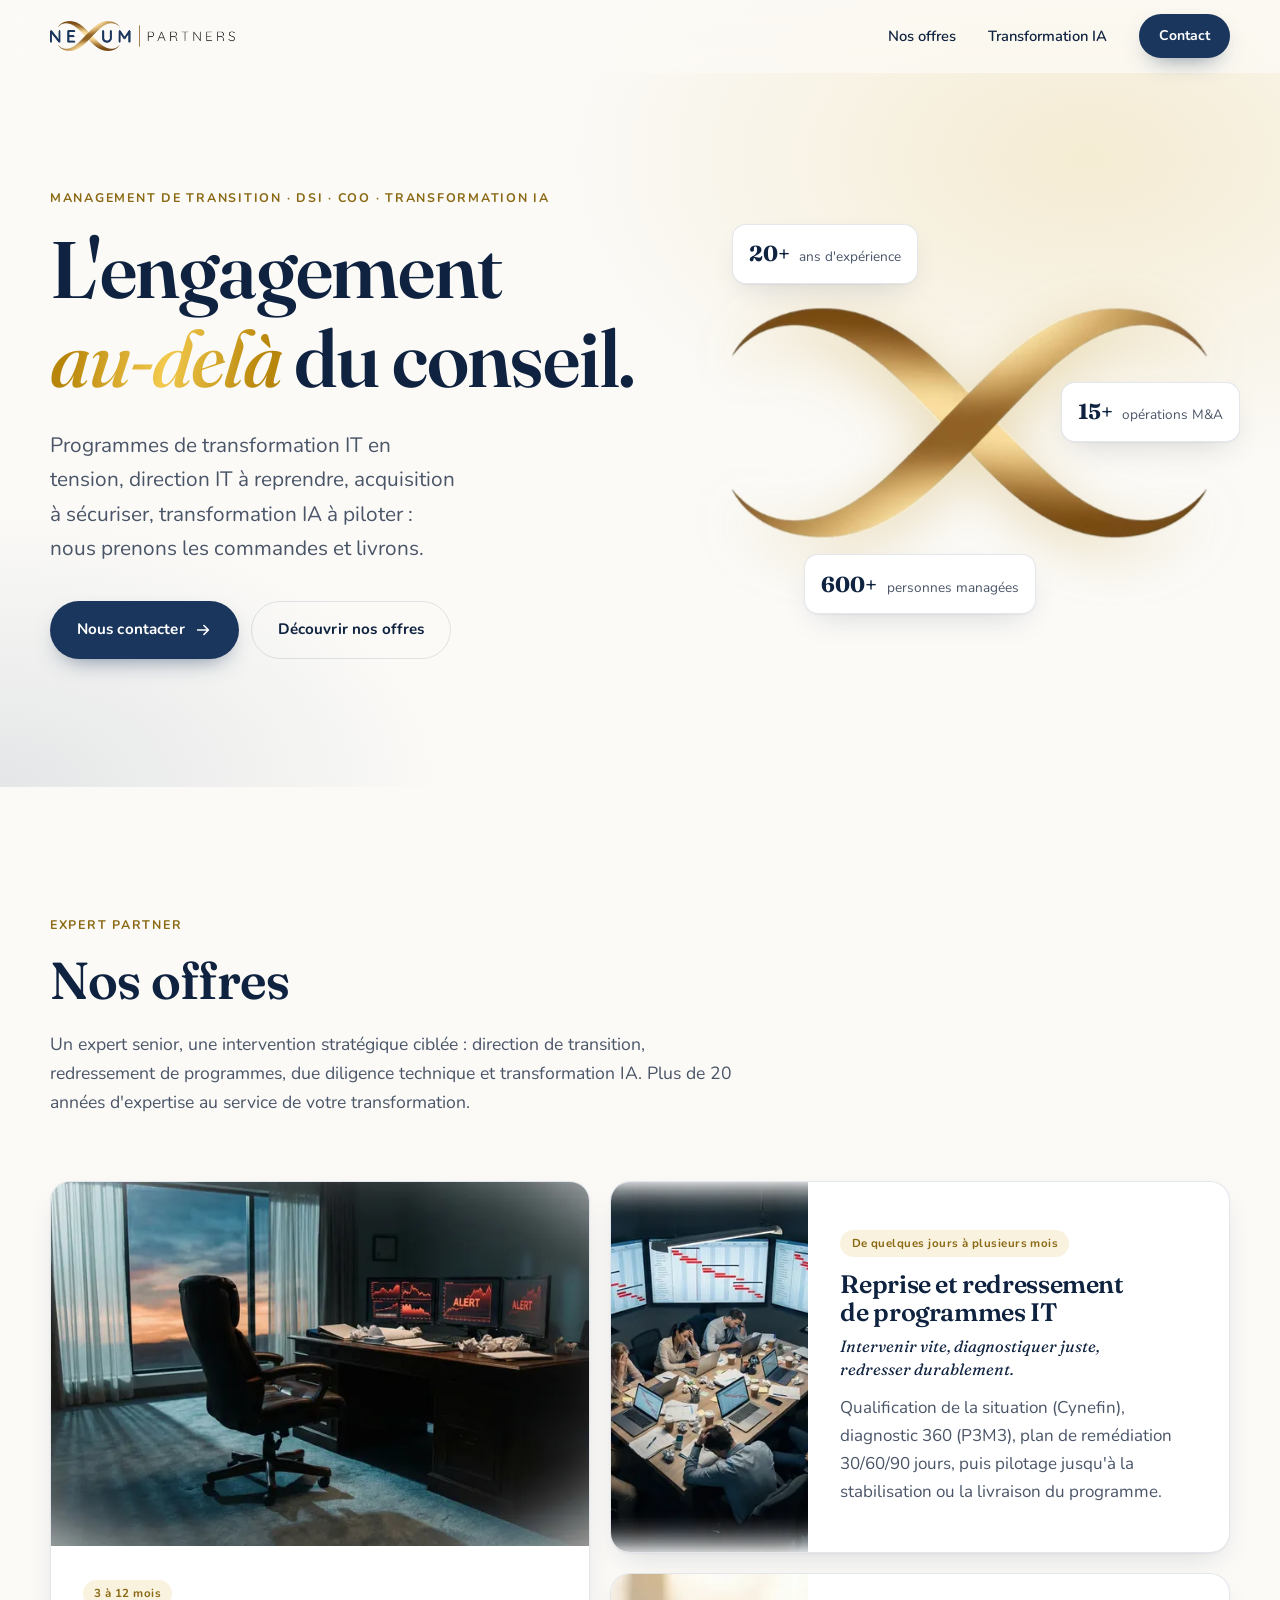
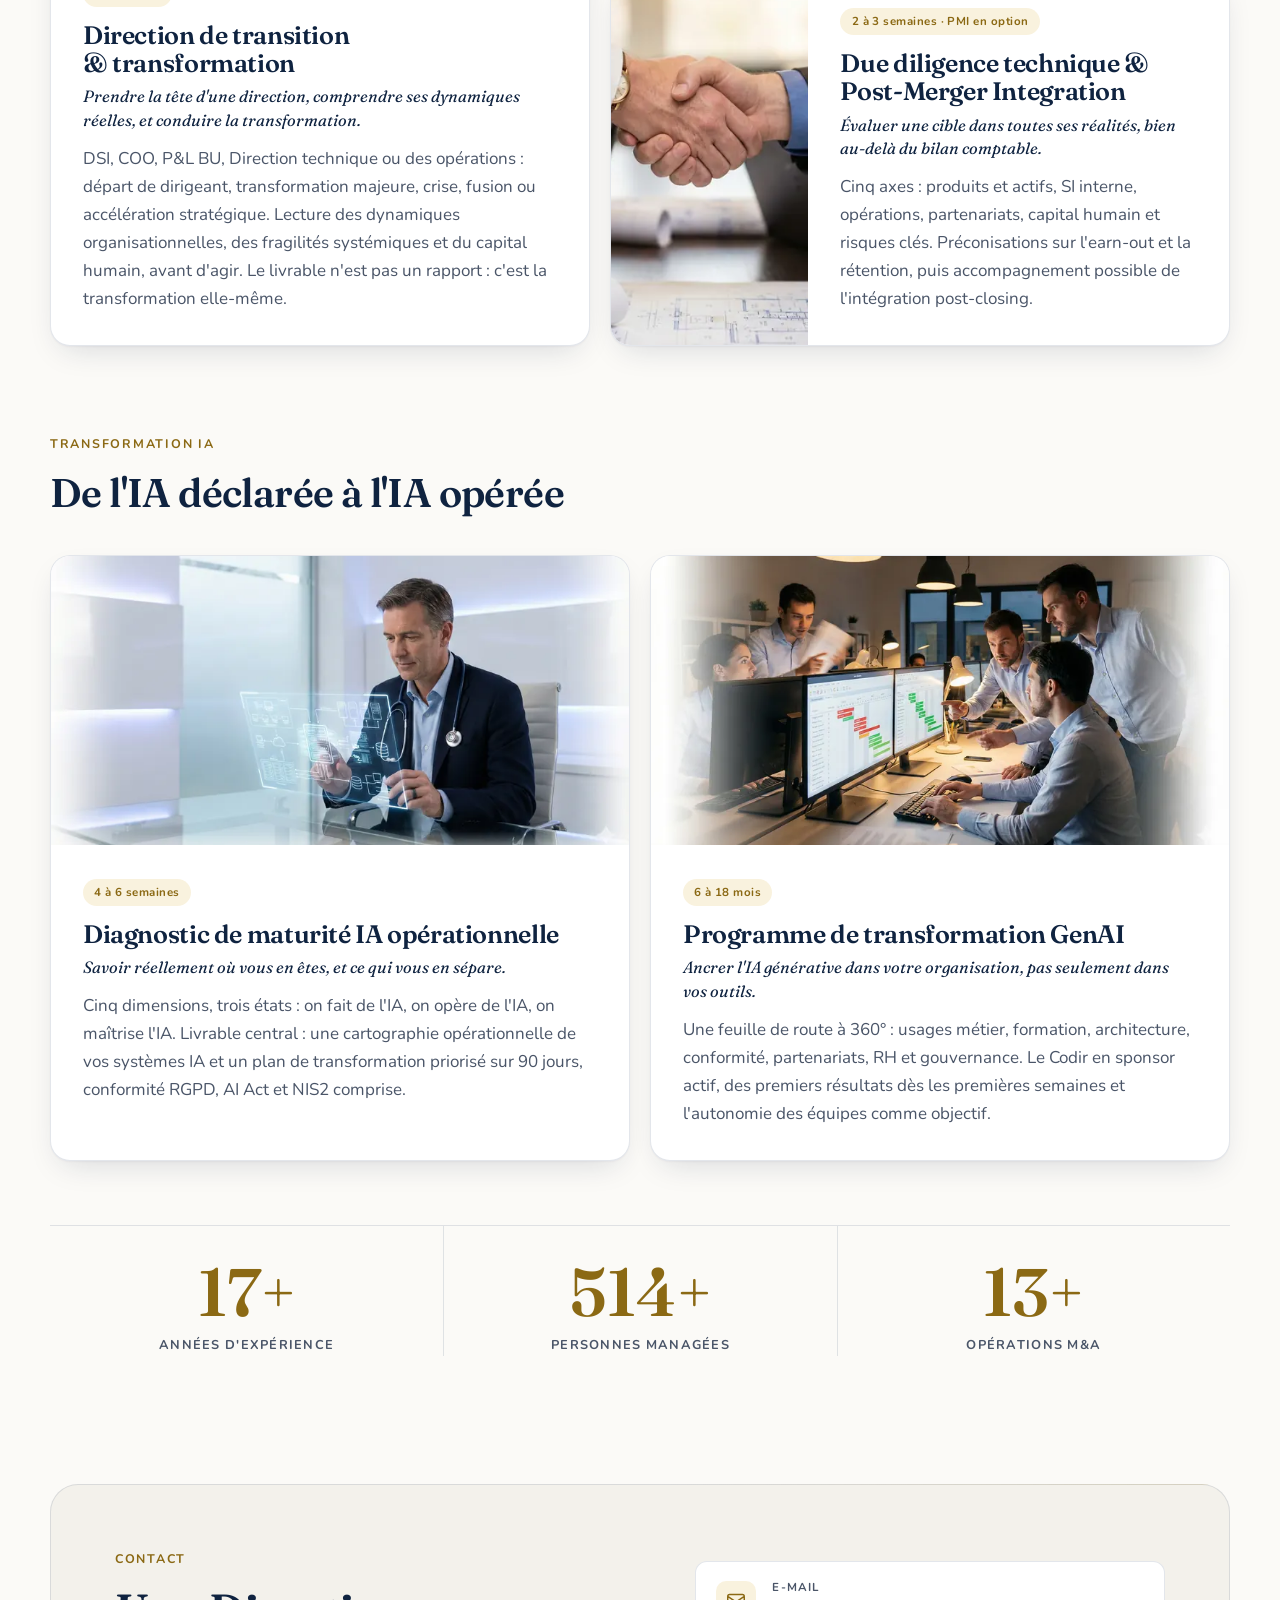
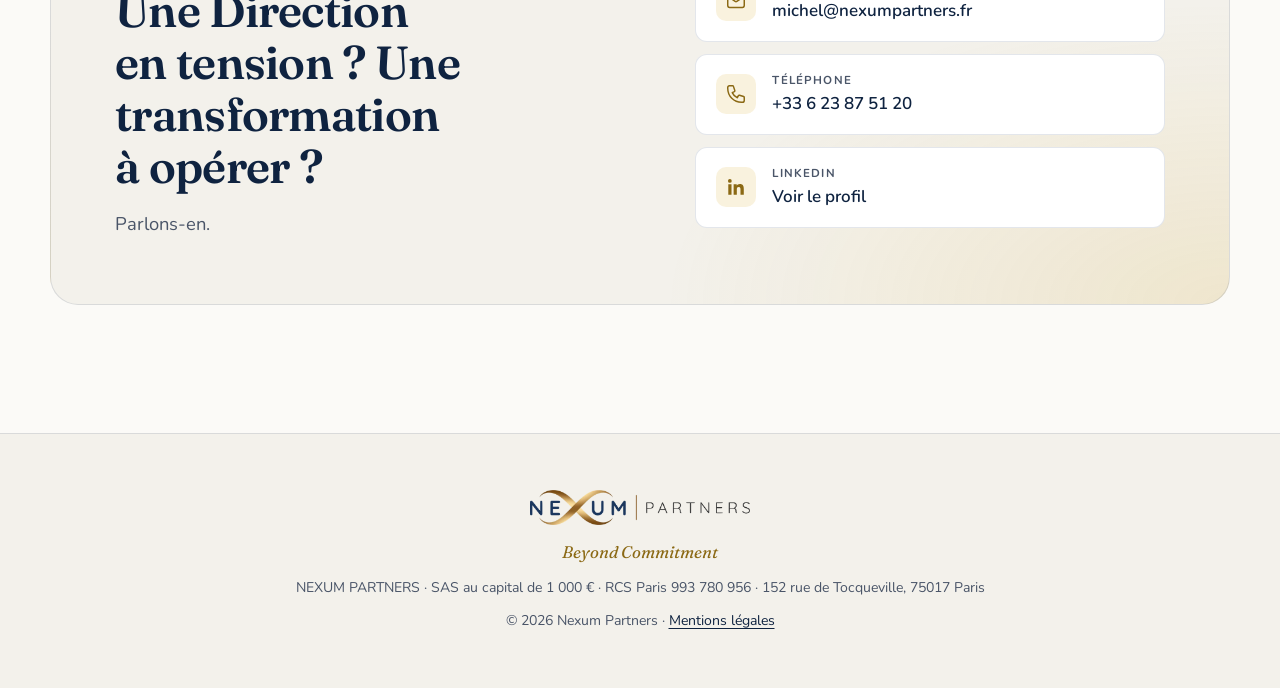
==== commit f21e6e8f: "Nouveau titre de la section contact Co-Authored-By: Claude Opus 5.5 <noreply@anthropic.com>" ====
--- a/index.html
+++ b/index.html
@@ -179,7 +179,7 @@
         <div class="contact-card reveal">
           <div>
             <p class="eyebrow">Contact</p>
-            <h2>Une direction IT en tension&nbsp;? Un programme à redresser&nbsp;?</h2>
+            <h2>Une Direction en tension&nbsp;? Une transformation à opérer&nbsp;?</h2>
             <p class="contact-lead">Parlons-en.</p>
           </div>
           <ul class="contact-list">
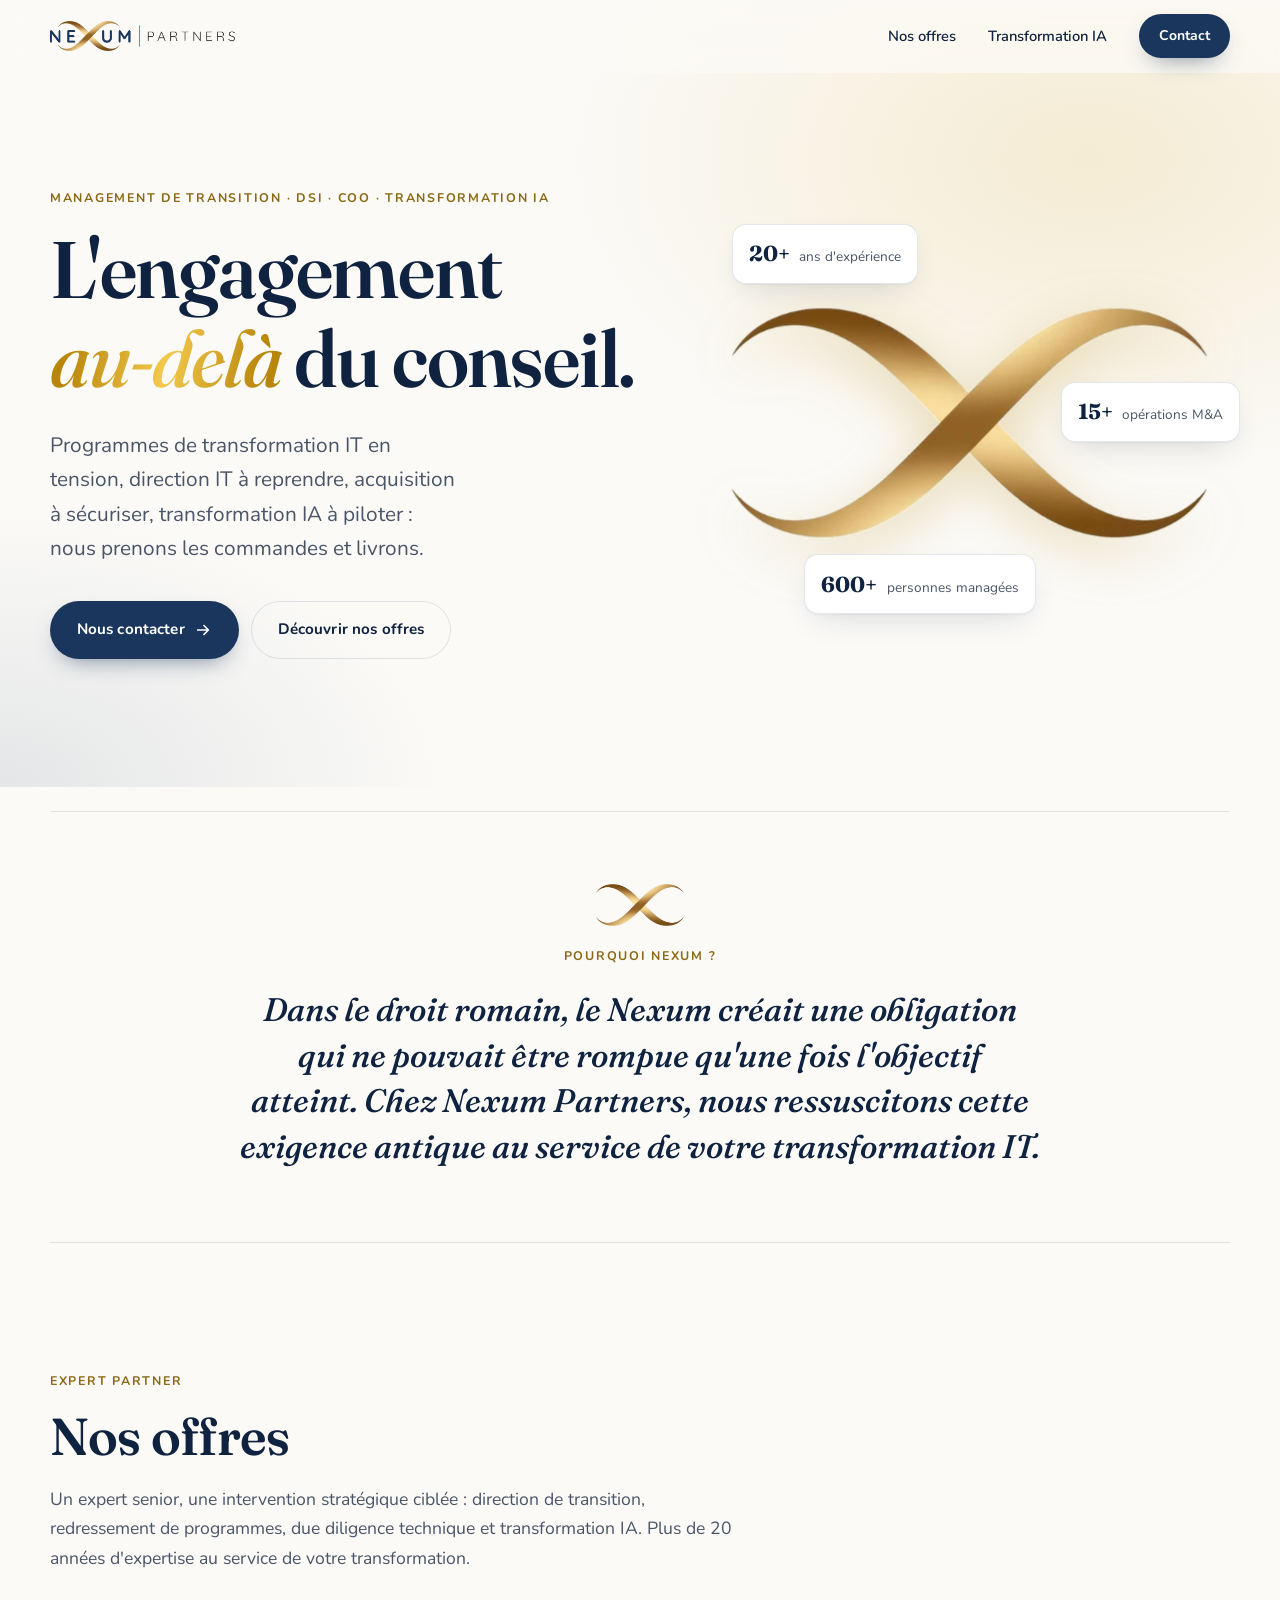
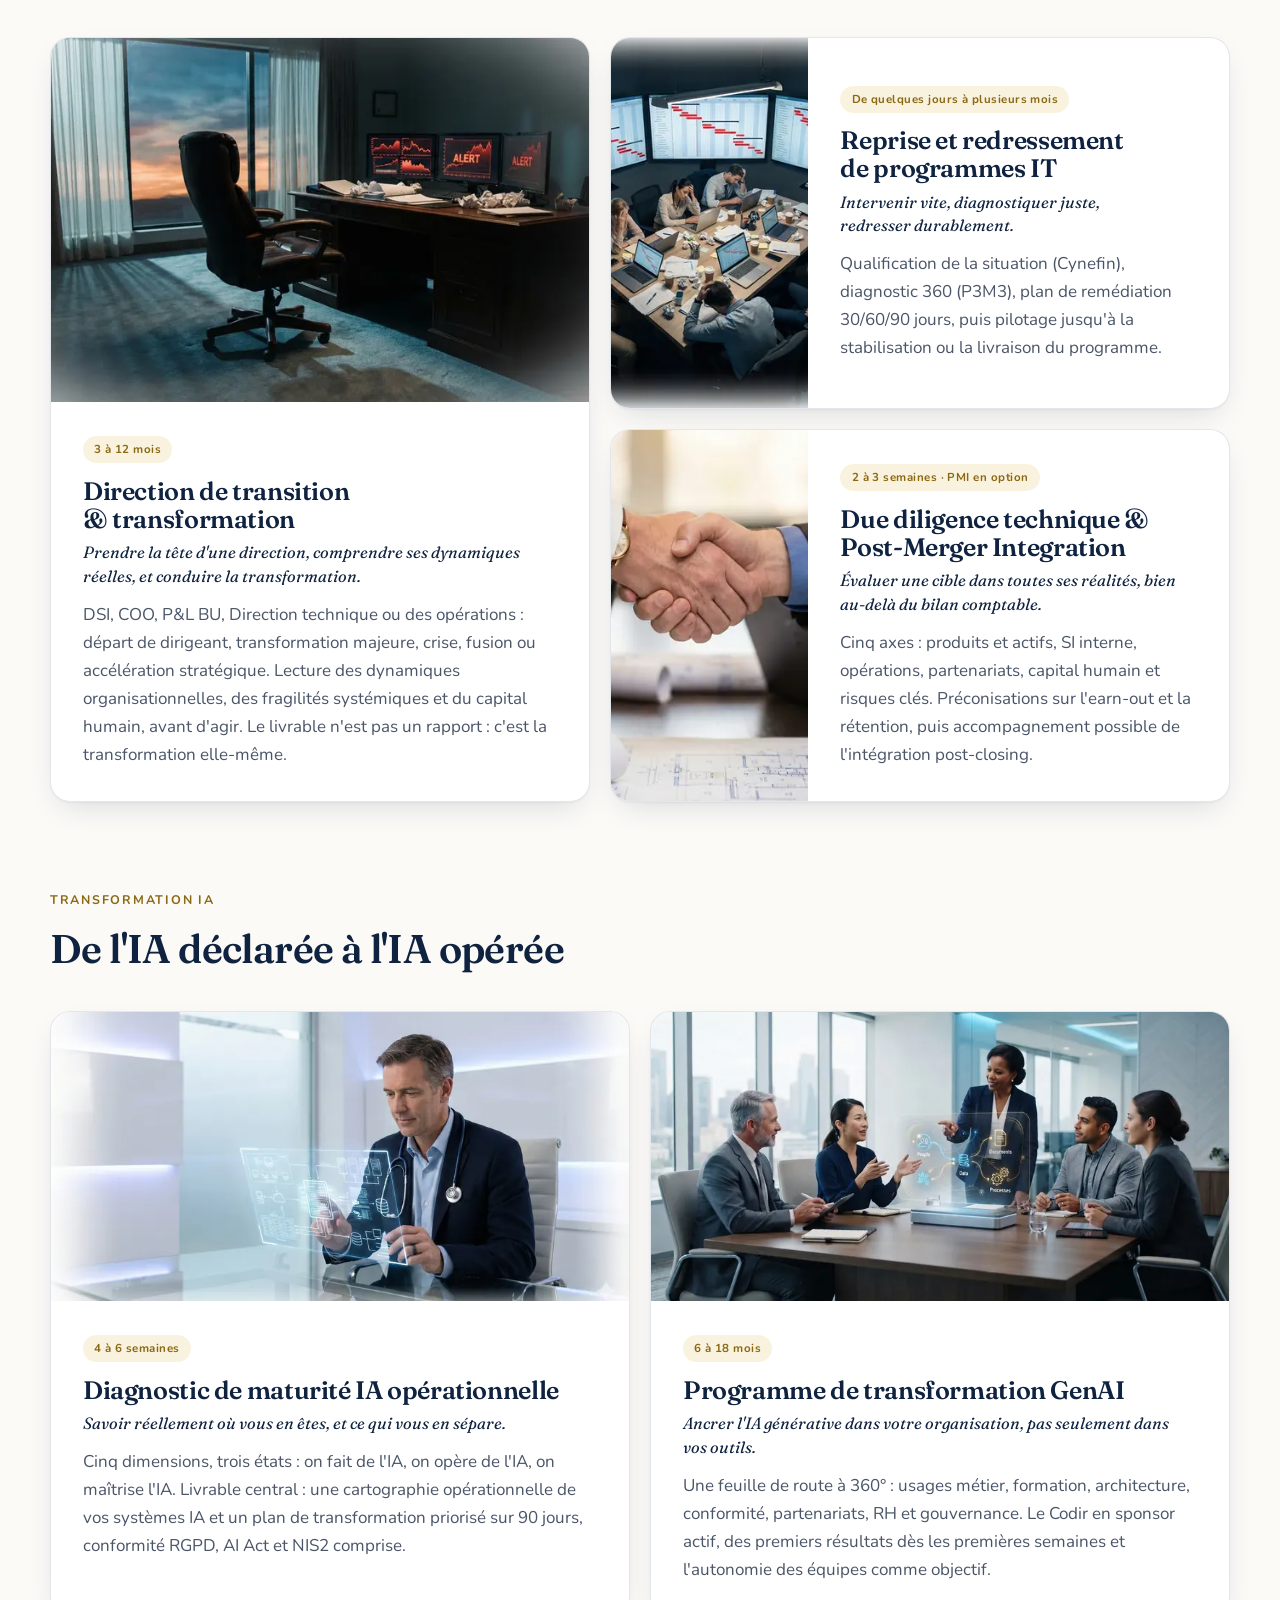
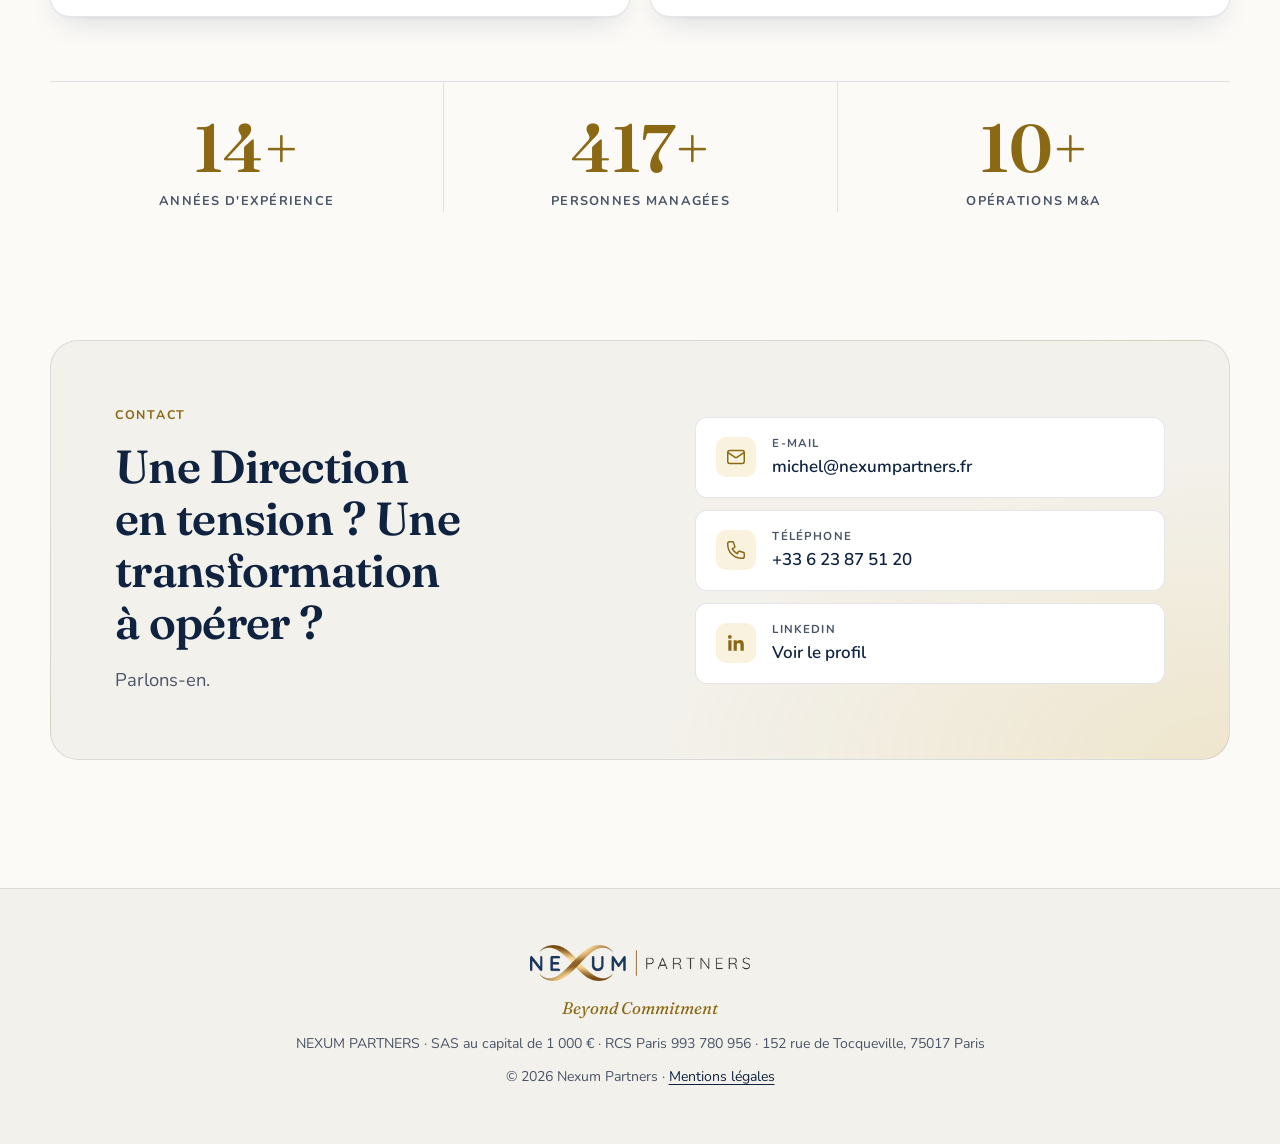
==== commit ecb5f1e5: "Bandeau « Pourquoi Nexum ? » et nouvelle image GenAI - Bandeau expliquant l'origine du nom (Nexum, d" ====
--- a/index.html
+++ b/index.html
@@ -100,6 +100,19 @@
       </div>
     </section>
 
+    <!-- POURQUOI NEXUM -->
+    <section class="origin" aria-labelledby="origin-title">
+      <div class="container">
+        <figure class="origin-card reveal">
+          <img src="assets/img/mark-640.webp" alt="" width="640" height="310" class="origin-mark" loading="lazy" decoding="async">
+          <p class="eyebrow" id="origin-title">Pourquoi Nexum&nbsp;?</p>
+          <blockquote>
+            <p>Dans le droit romain, le Nexum créait une obligation qui ne pouvait être rompue qu'une fois l'objectif atteint. Chez Nexum Partners, nous ressuscitons cette exigence antique au service de votre transformation IT.</p>
+          </blockquote>
+        </figure>
+      </div>
+    </section>
+
     <!-- OFFRES -->
     <section id="offres" class="section">
       <div class="container">
@@ -155,7 +168,7 @@
             </div>
           </article>
           <article class="card card-stack reveal">
-            <img src="assets/img/nexumai-traitement-800.webp" srcset="assets/img/nexumai-traitement-800.webp 800w, assets/img/nexumai-traitement-1600.webp 1600w" sizes="(max-width: 900px) 100vw, 580px" alt="" width="800" height="436" loading="lazy" decoding="async">
+            <img src="assets/img/genai-transformation-800.webp" srcset="assets/img/genai-transformation-800.webp 800w, assets/img/genai-transformation-1376.webp 1376w" sizes="(max-width: 900px) 100vw, 580px" alt="" width="800" height="447" loading="lazy" decoding="async">
             <div class="card-body">
               <span class="card-tag">6 à 18 mois</span>
               <h3>Programme de transformation GenAI</h3>
--- a/assets/css/style.css
+++ b/assets/css/style.css
@@ -280,6 +280,27 @@
   .chip-3 { right: 0; }
 }
 
+/* ---------- Pourquoi Nexum ---------- */
+.origin { padding-block: clamp(8px, 2vw, 24px) 0; }
+.origin-card {
+  margin: 0;
+  padding: clamp(2rem, 6vw, 4.5rem) clamp(1.25rem, 6vw, 5rem);
+  border-block: 1px solid var(--line);
+  text-align: center;
+}
+.origin-mark { width: 88px; height: auto; margin: 0 auto 1.25rem; }
+.origin-card .eyebrow { margin-bottom: 1.25rem; }
+.origin-card blockquote { margin: 0 auto; max-width: 860px; }
+.origin-card blockquote p {
+  font-family: var(--font-serif);
+  font-style: italic;
+  font-weight: 500;
+  font-size: clamp(1.3rem, 1rem + 1.3vw, 2.05rem);
+  line-height: 1.4;
+  color: var(--ink);
+  text-wrap: balance;
+}
+
 /* ---------- Sections ---------- */
 .section { padding-block: var(--section-y); }
 
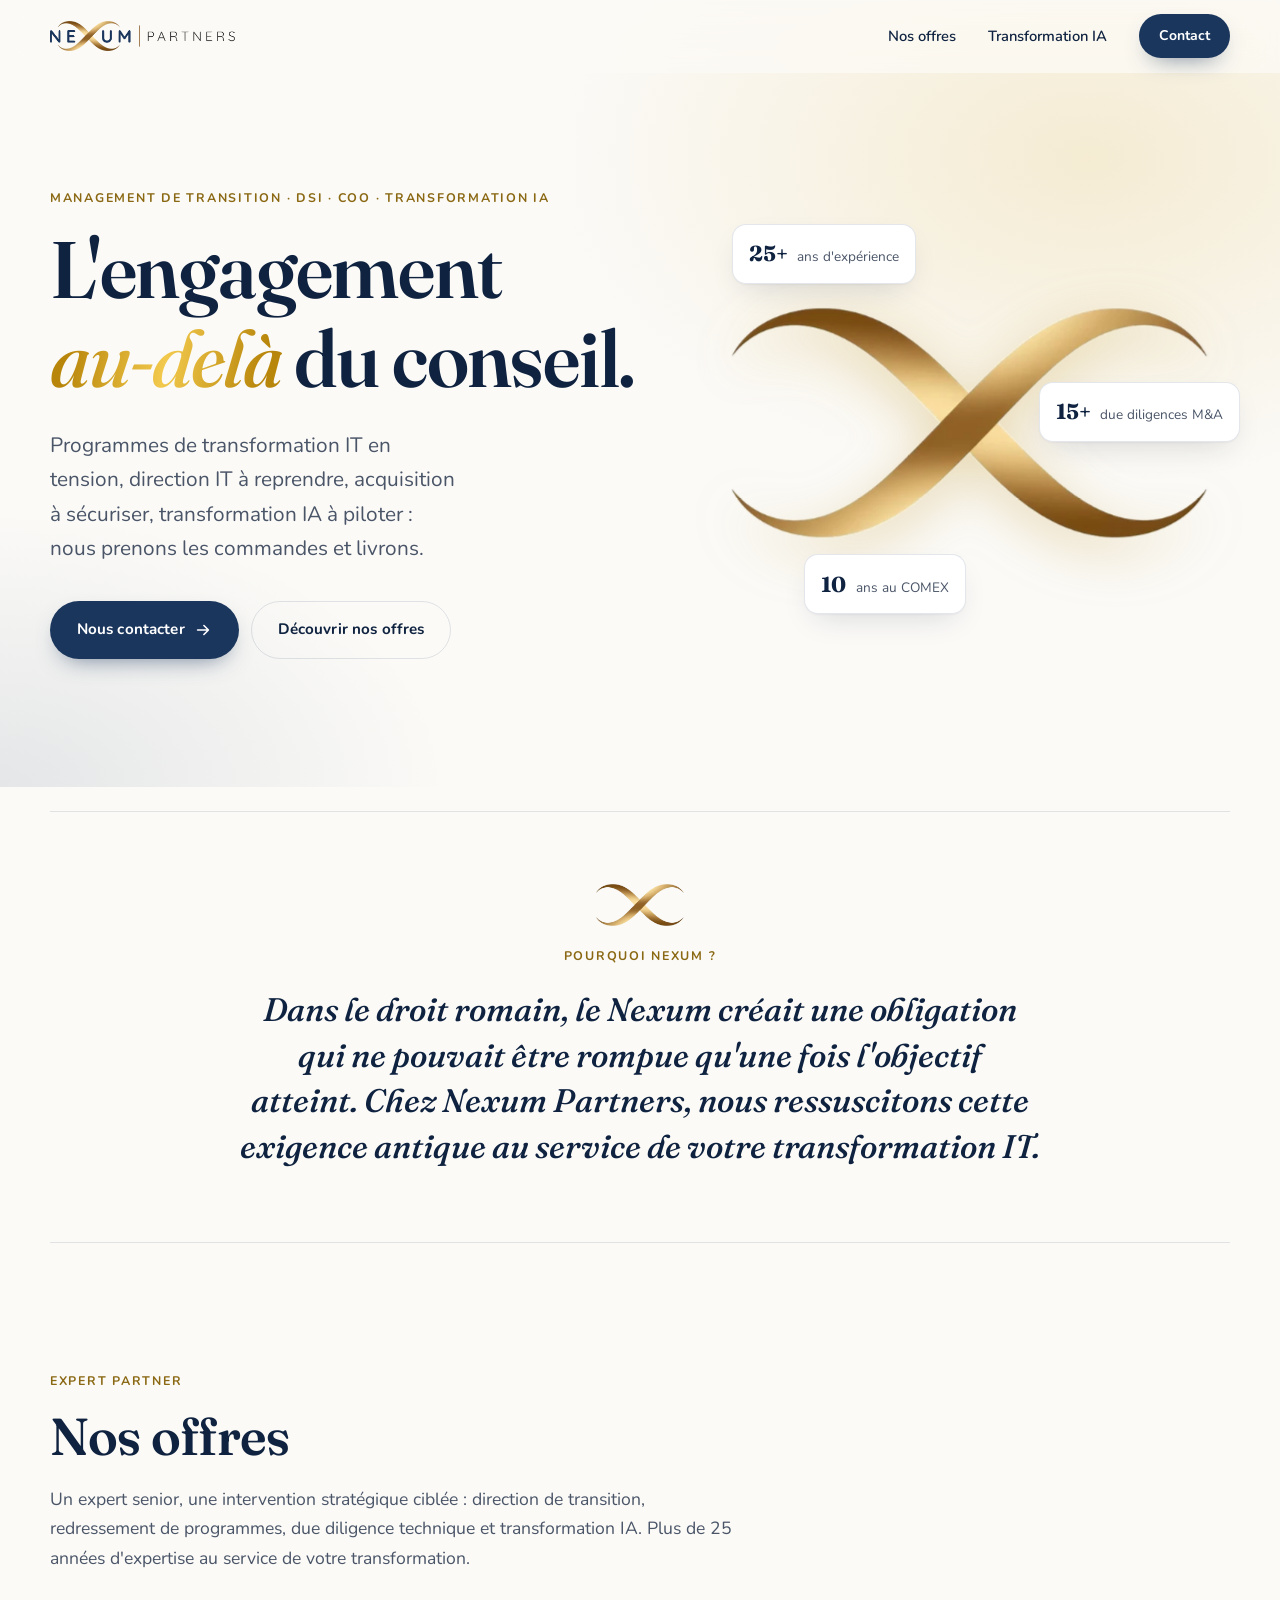
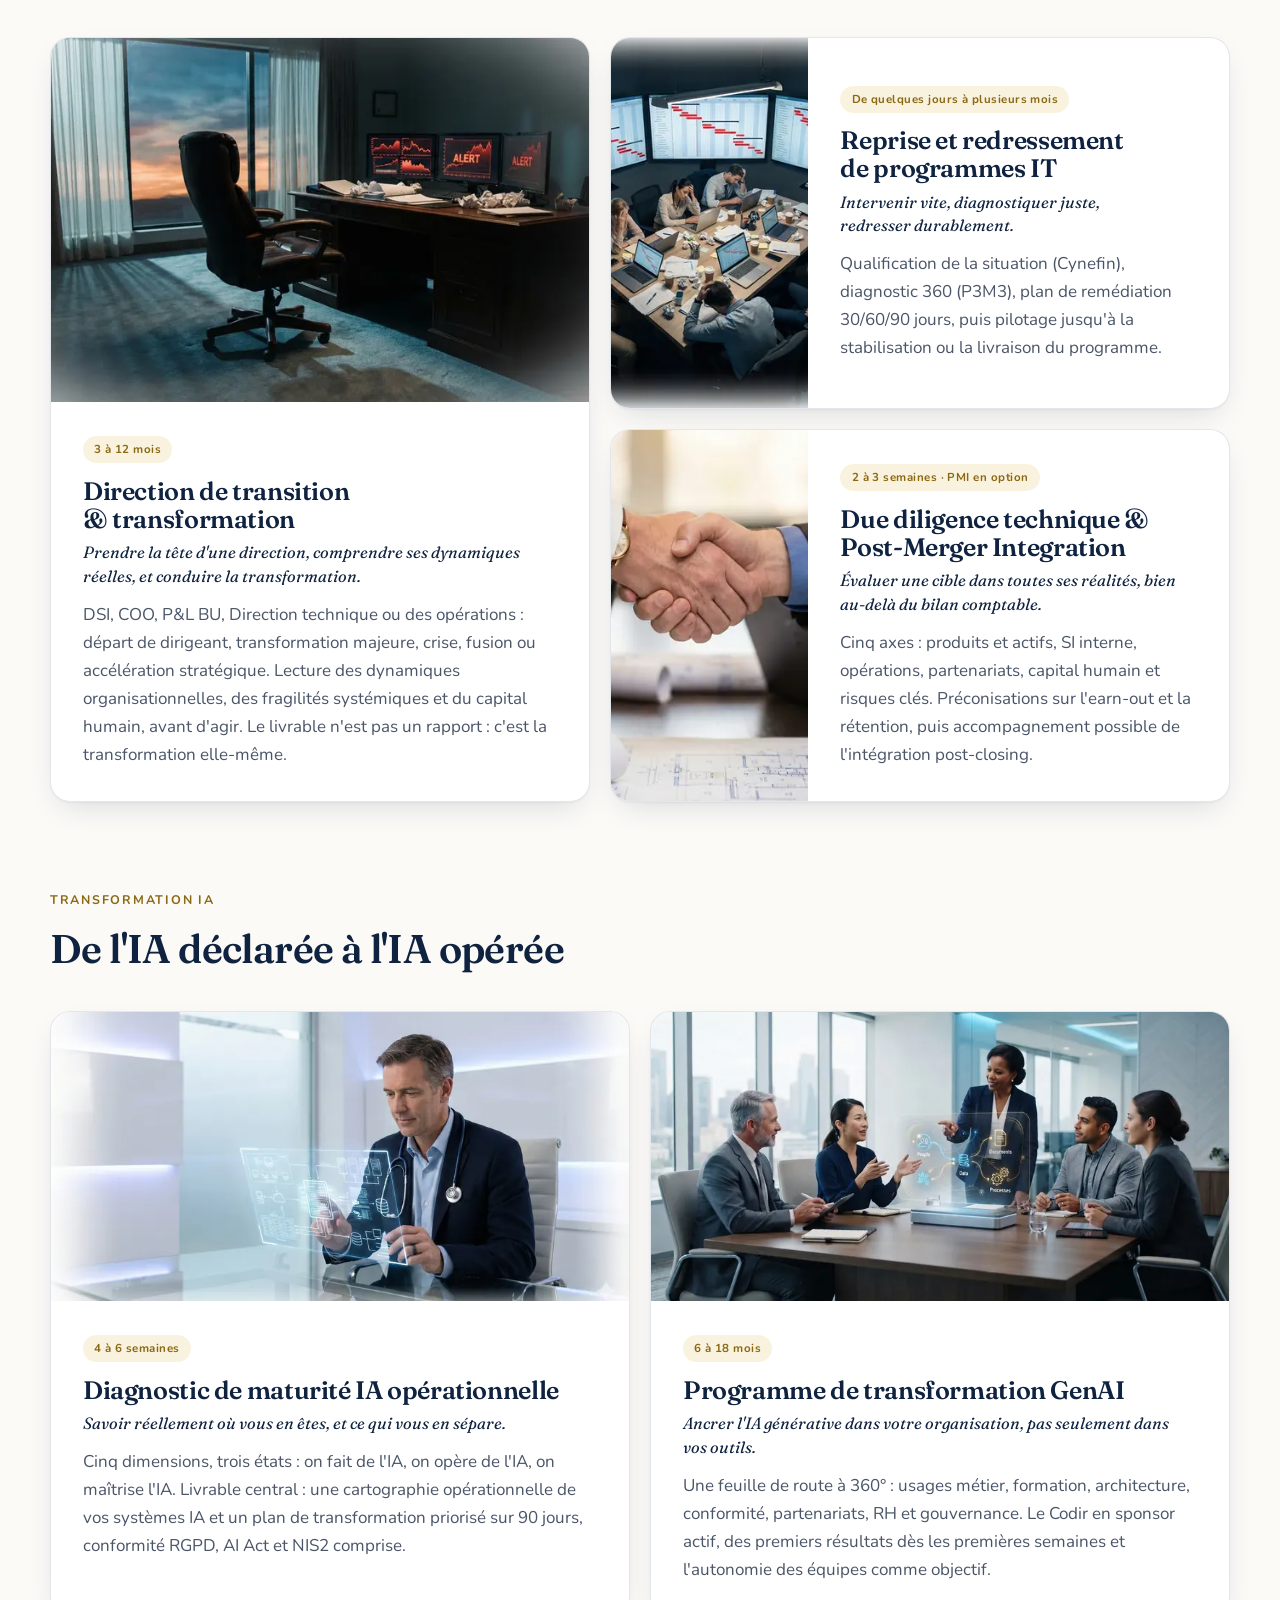
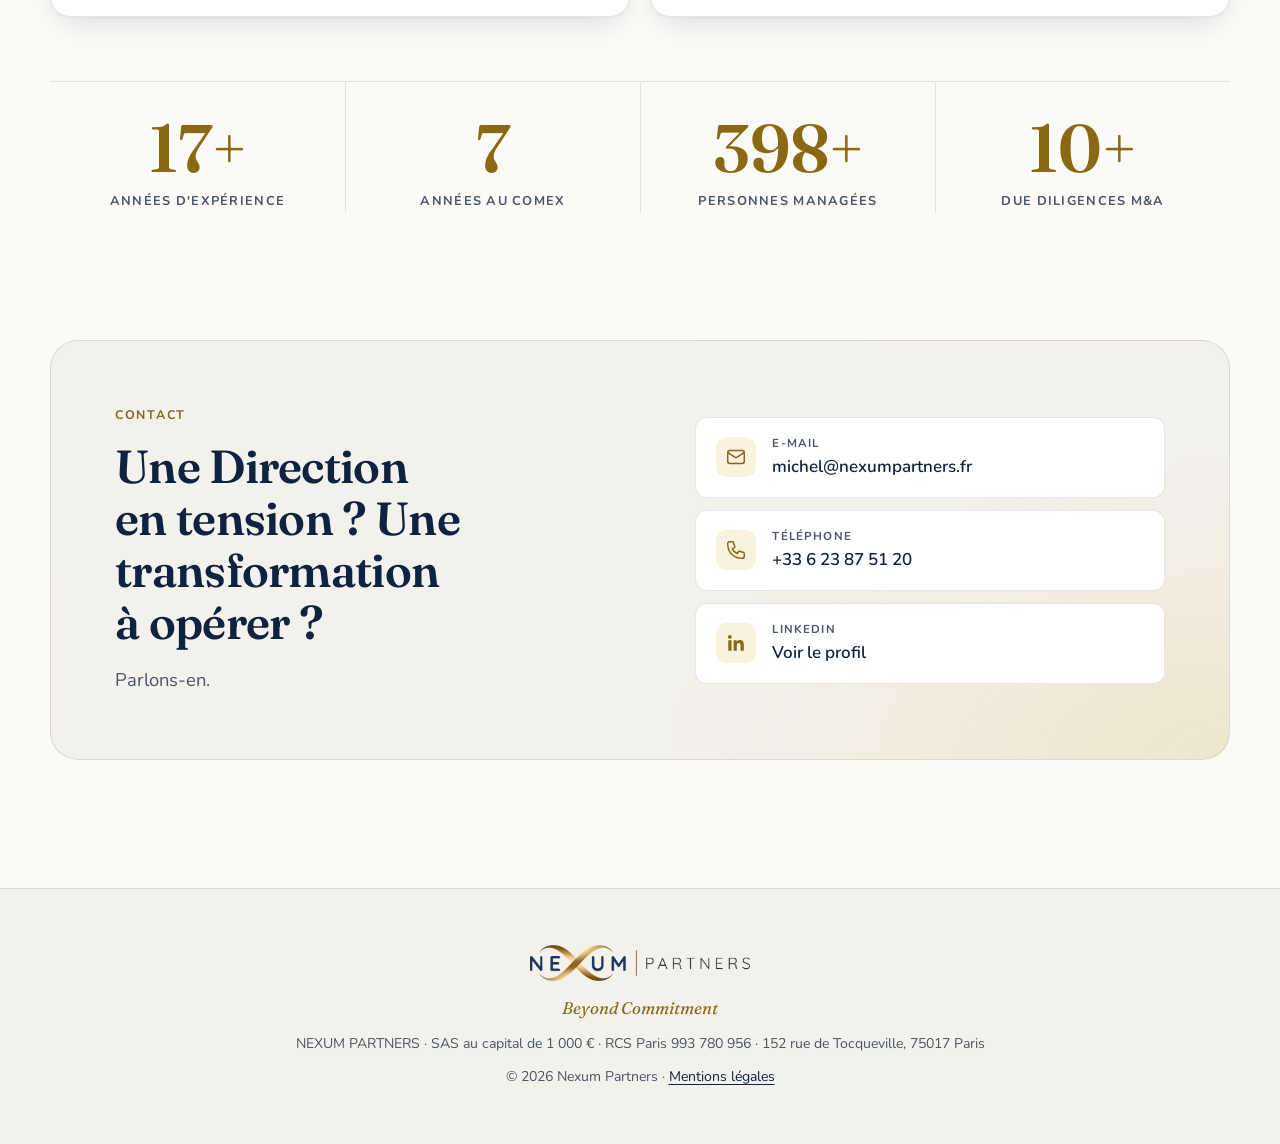
==== commit 7e2ac389: "Chiffres clés alignés sur le CV - 25+ ans d'expérience (au lieu de 20+) - Ajout de « 10 ans au COMEX" ====
--- a/index.html
+++ b/index.html
@@ -93,9 +93,9 @@
                srcset="assets/img/mark-640.webp 640w, assets/img/mark-1280.webp 1280w"
                sizes="(max-width: 900px) 90vw, 520px"
                alt="" width="640" height="310" fetchpriority="high">
-          <div class="chip chip-1"><strong>20+</strong> ans d'expérience</div>
-          <div class="chip chip-2"><strong>600+</strong> personnes managées</div>
-          <div class="chip chip-3"><strong>15+</strong> opérations M&amp;A</div>
+          <div class="chip chip-1"><strong>25+</strong> ans d'expérience</div>
+          <div class="chip chip-2"><strong>10</strong> ans au COMEX</div>
+          <div class="chip chip-3"><strong>15+</strong> due diligences M&amp;A</div>
         </div>
       </div>
     </section>
@@ -119,7 +119,7 @@
         <div class="section-head reveal">
           <p class="eyebrow">Expert Partner</p>
           <h2>Nos offres</h2>
-          <p class="section-lead">Un expert senior, une intervention stratégique ciblée : direction de transition, redressement de programmes, due diligence technique et transformation IA. Plus de 20 années d'expertise au service de votre transformation.</p>
+          <p class="section-lead">Un expert senior, une intervention stratégique ciblée : direction de transition, redressement de programmes, due diligence technique et transformation IA. Plus de 25 années d'expertise au service de votre transformation.</p>
         </div>
 
         <div class="bento">
@@ -179,9 +179,10 @@
         </div>
 
         <dl class="stats reveal">
-          <div class="stat"><dt>Années d'expérience</dt><dd><span data-count="20">20</span>+</dd></div>
+          <div class="stat"><dt>Années d'expérience</dt><dd><span data-count="25">25</span>+</dd></div>
+          <div class="stat"><dt>Années au COMEX</dt><dd><span data-count="10">10</span></dd></div>
           <div class="stat"><dt>Personnes managées</dt><dd><span data-count="600">600</span>+</dd></div>
-          <div class="stat"><dt>Opérations M&amp;A</dt><dd><span data-count="15">15</span>+</dd></div>
+          <div class="stat"><dt>Due diligences M&amp;A</dt><dd><span data-count="15">15</span>+</dd></div>
         </dl>
       </div>
     </section>
--- a/assets/css/style.css
+++ b/assets/css/style.css
@@ -385,7 +385,7 @@
 
 .stats {
   display: grid;
-  grid-template-columns: repeat(3, 1fr);
+  grid-template-columns: repeat(4, 1fr);
   margin-top: clamp(2.5rem, 5vw, 4rem);
   border-top: 1px solid var(--line);
 }
@@ -407,10 +407,11 @@
   text-transform: uppercase;
   color: var(--ink-2);
 }
-@media (max-width: 560px) {
-  .stats { grid-template-columns: 1fr; }
-  .stat + .stat { border-left: 0; border-top: 1px solid var(--line); }
+@media (max-width: 900px) {
+  .stats { grid-template-columns: repeat(2, 1fr); }
   .stat { padding-bottom: 1.5rem; }
+  .stat:nth-child(odd) { border-left: 0; }
+  .stat:nth-child(n + 3) { border-top: 1px solid var(--line); }
 }
 
 /* ---------- Contact ---------- */
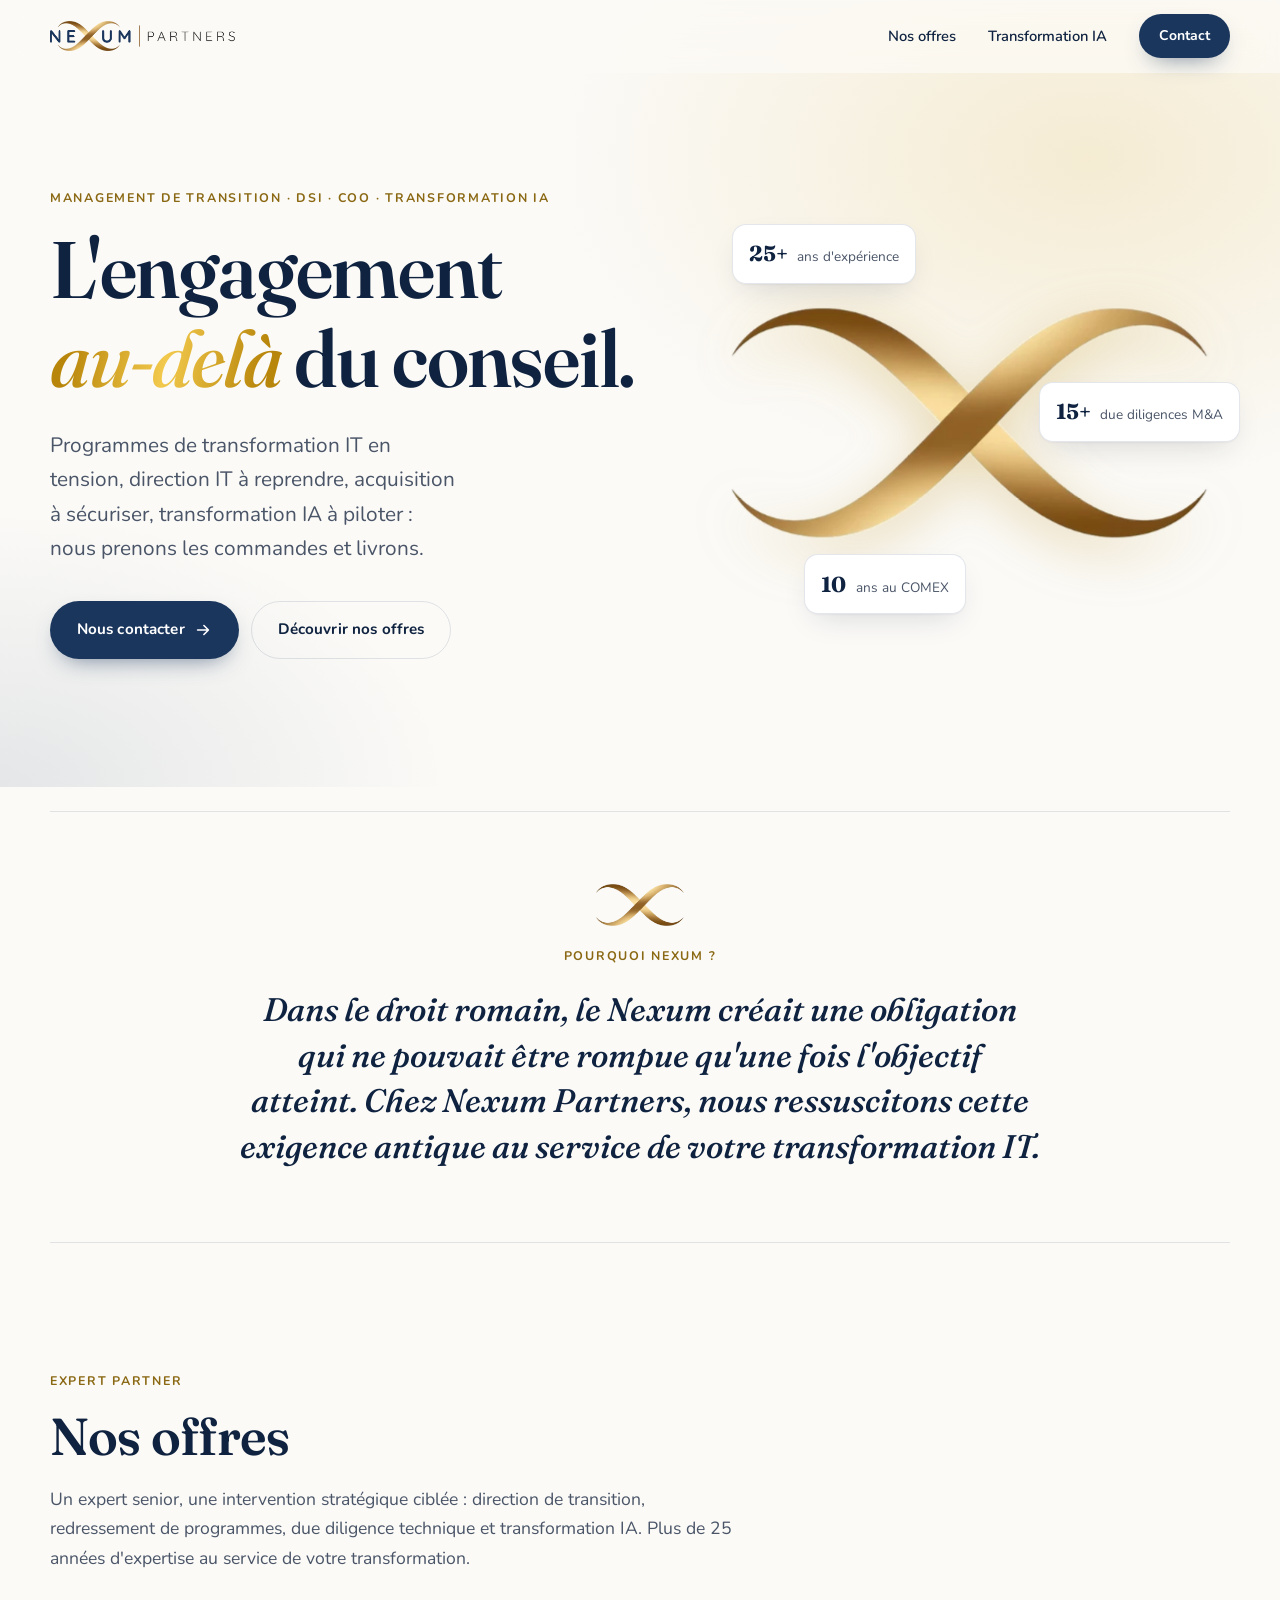
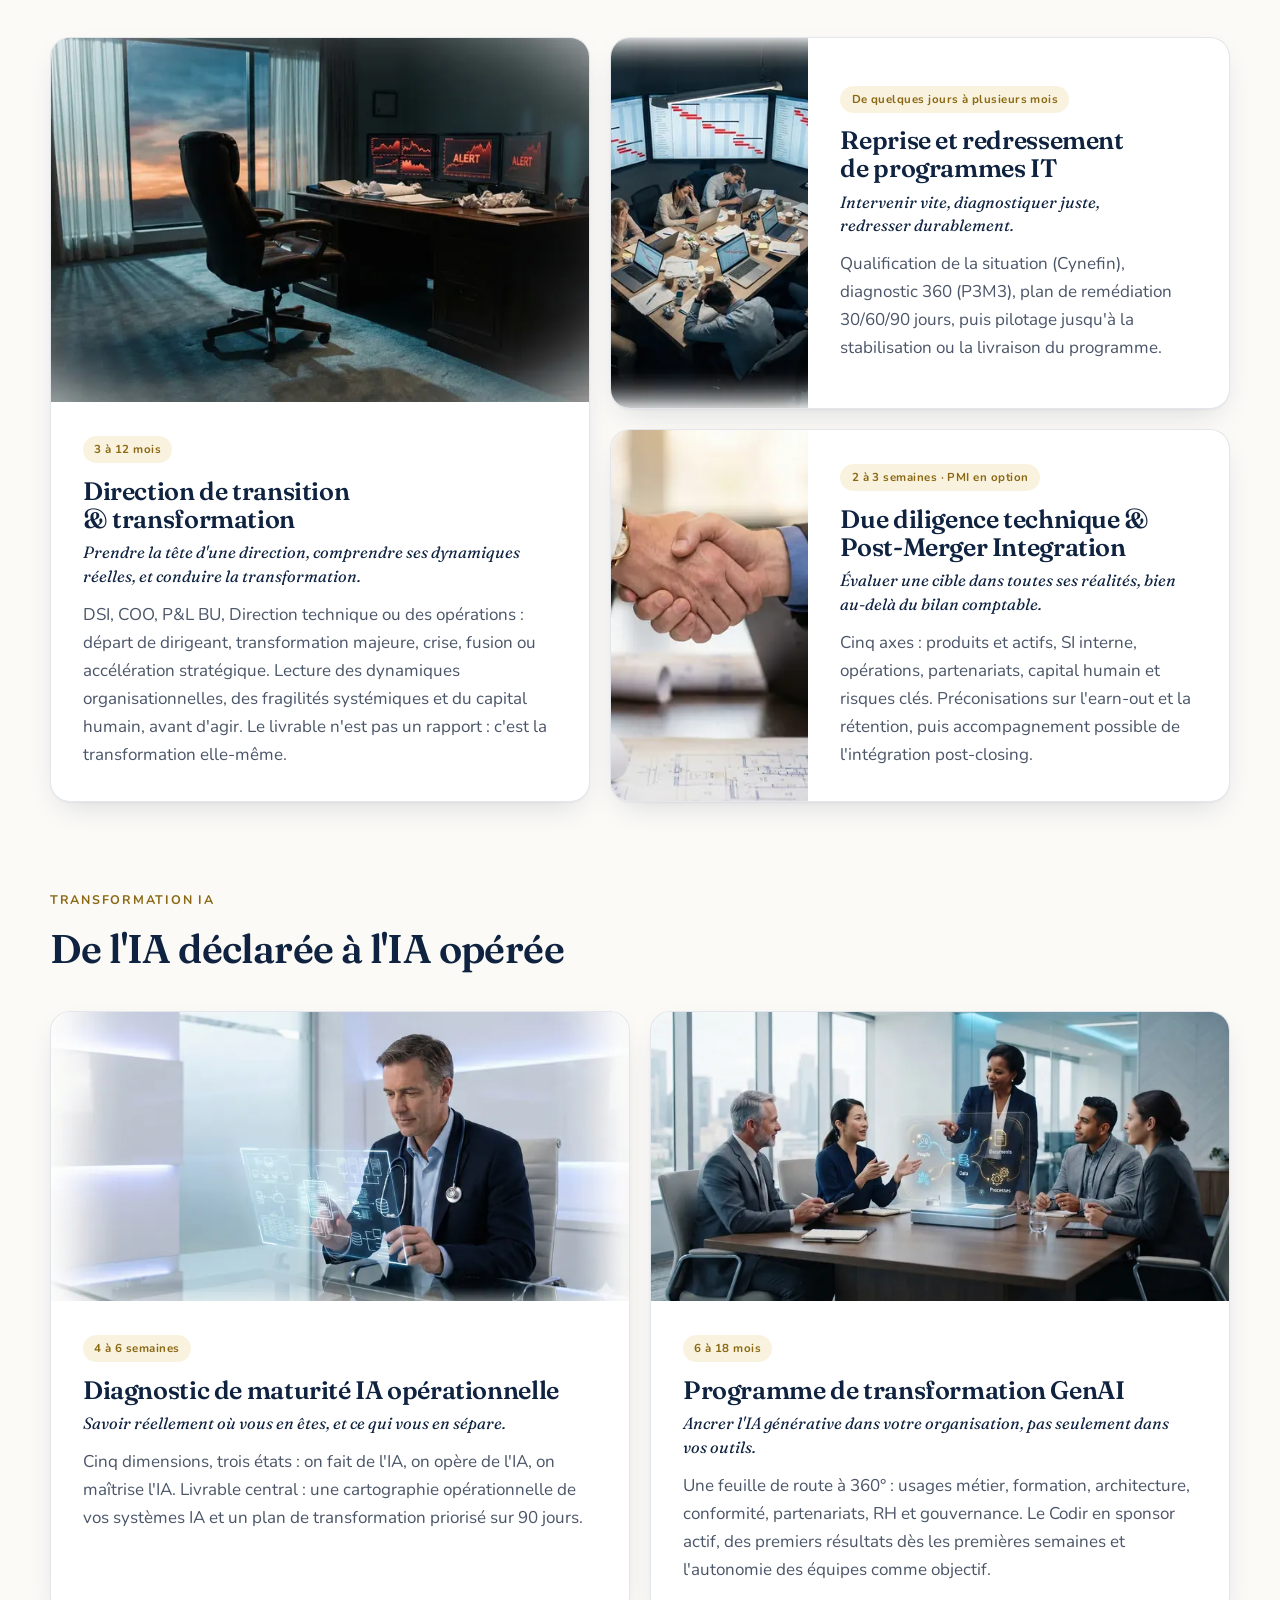
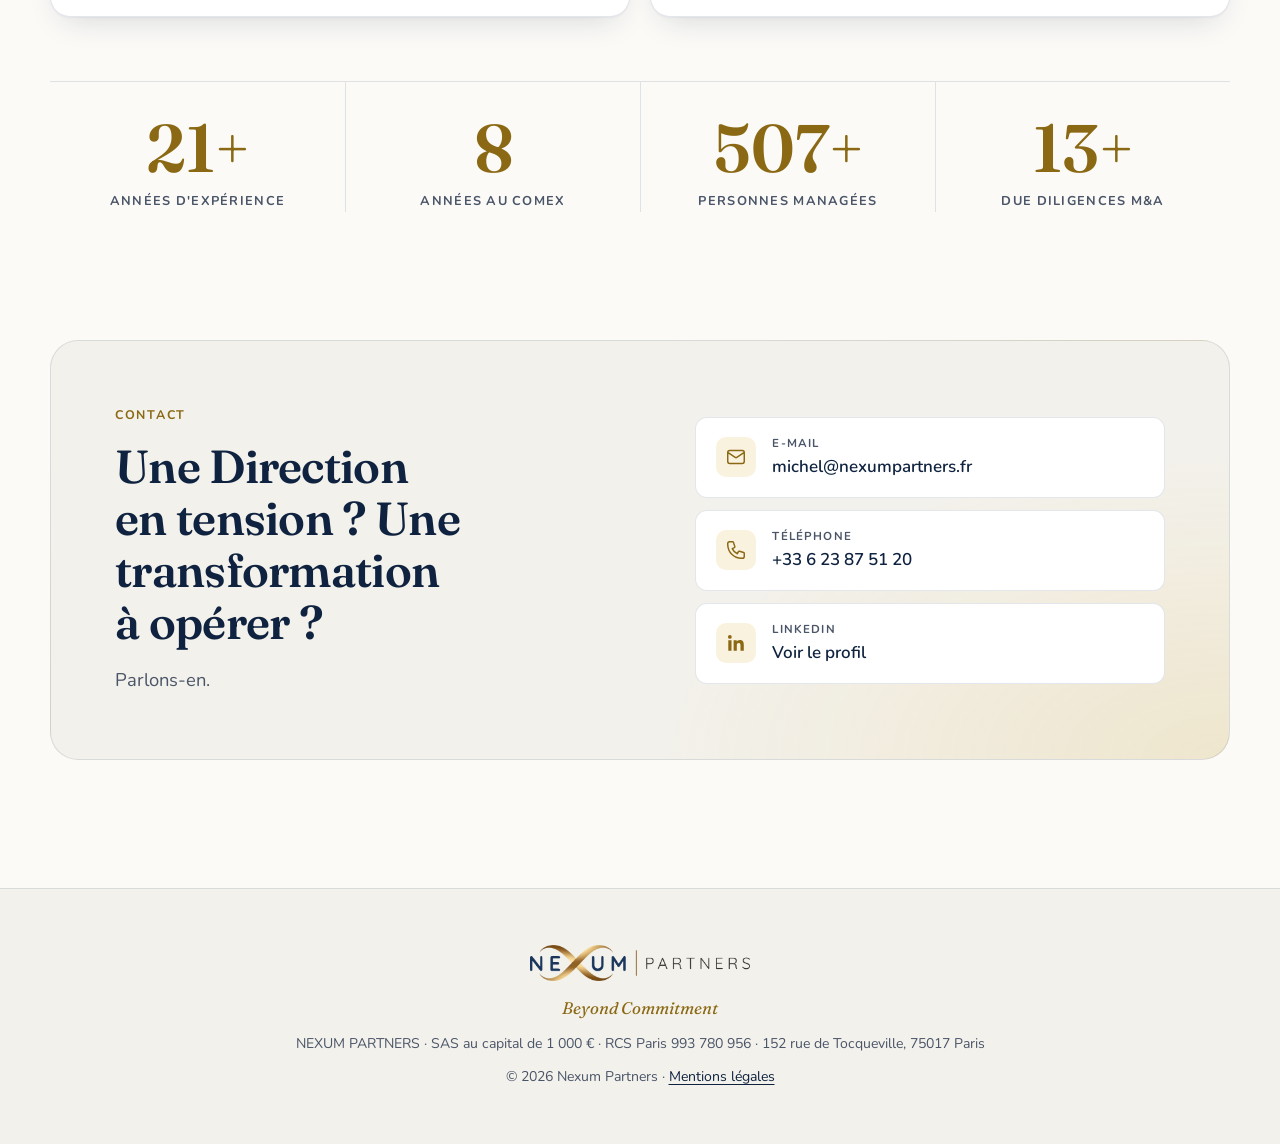
==== commit d65c12d6: "Retrait de la mention de conformité du Diagnostic IA Co-Authored-By: Claude Opus 5.5 <noreply@anthro" ====
--- a/index.html
+++ b/index.html
@@ -164,7 +164,7 @@
               <span class="card-tag">4 à 6 semaines</span>
               <h3>Diagnostic de maturité IA opérationnelle</h3>
               <p class="card-tagline">Savoir réellement où vous en êtes, et ce qui vous en sépare.</p>
-              <p>Cinq dimensions, trois états : on fait de l'IA, on opère de l'IA, on maîtrise l'IA. Livrable central : une cartographie opérationnelle de vos systèmes IA et un plan de transformation priorisé sur 90 jours, conformité RGPD, AI Act et NIS2 comprise.</p>
+              <p>Cinq dimensions, trois états : on fait de l'IA, on opère de l'IA, on maîtrise l'IA. Livrable central : une cartographie opérationnelle de vos systèmes IA et un plan de transformation priorisé sur 90 jours.</p>
             </div>
           </article>
           <article class="card card-stack reveal">
